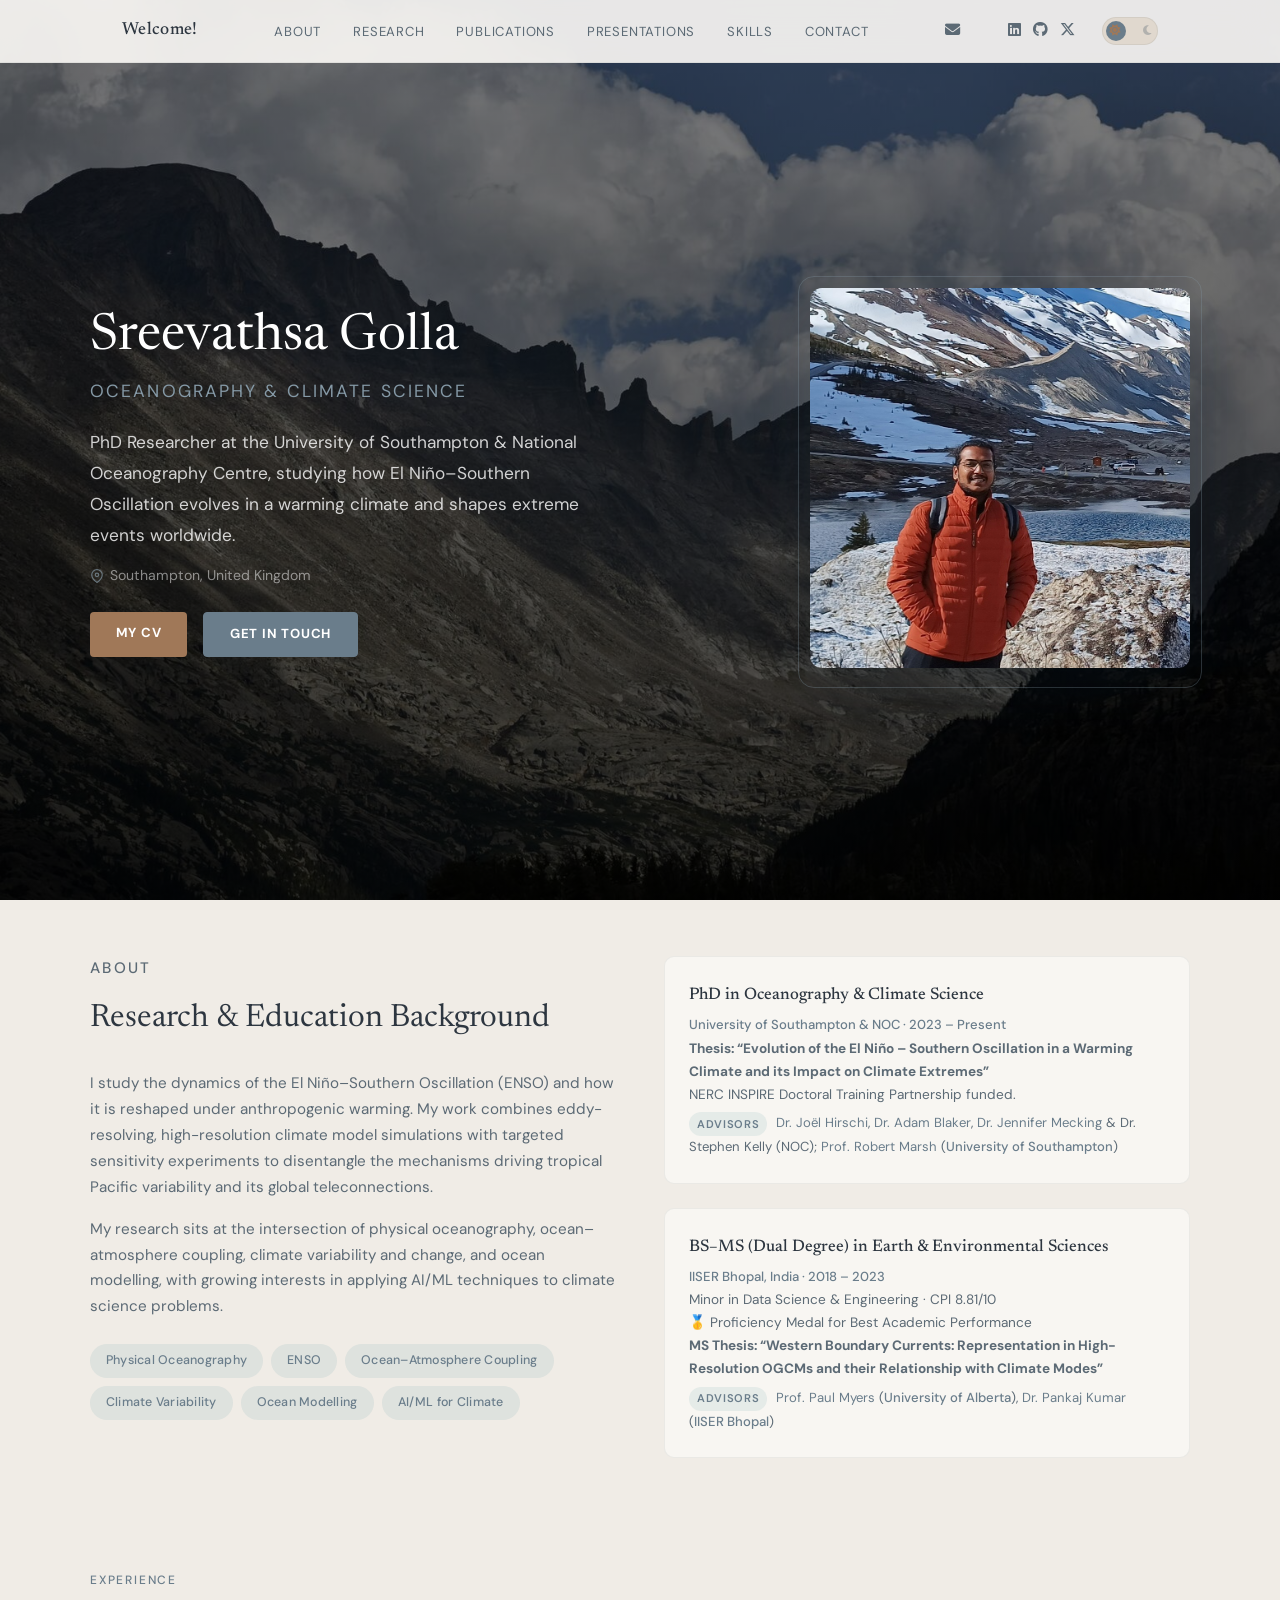
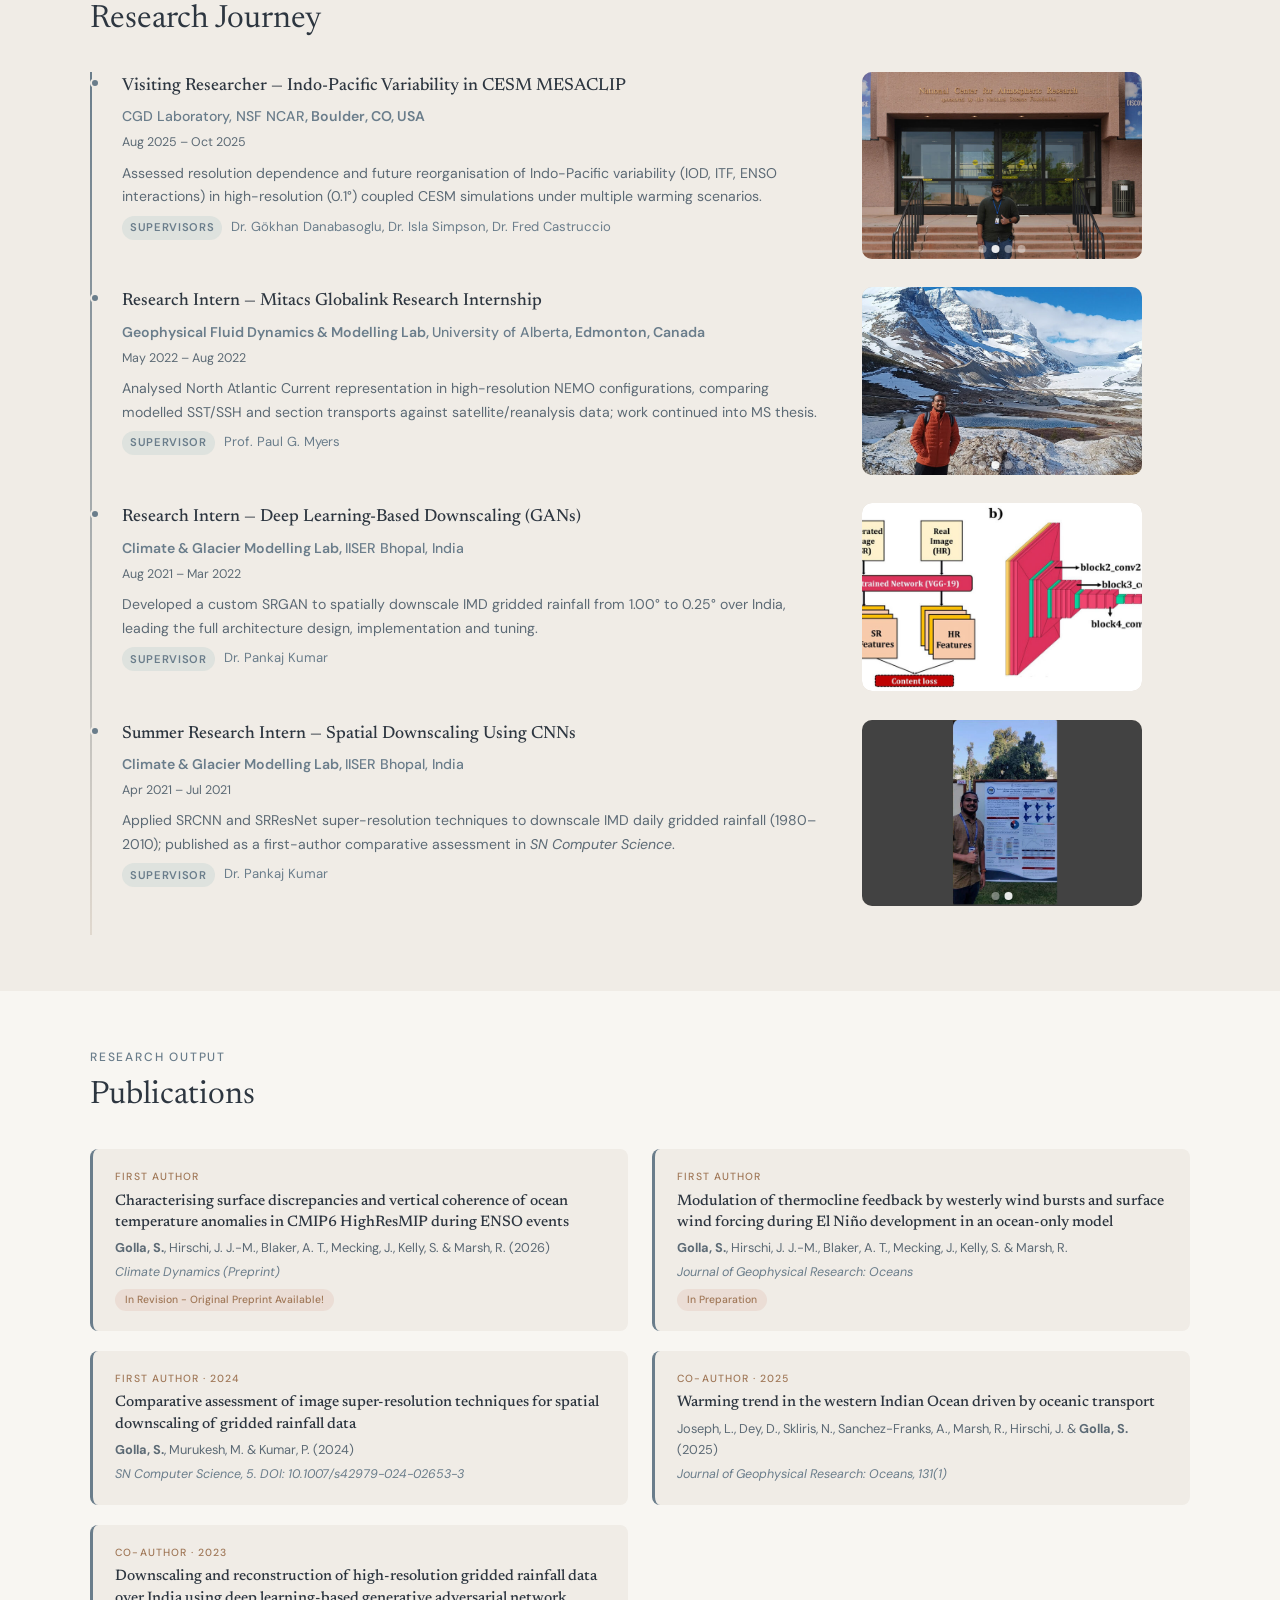
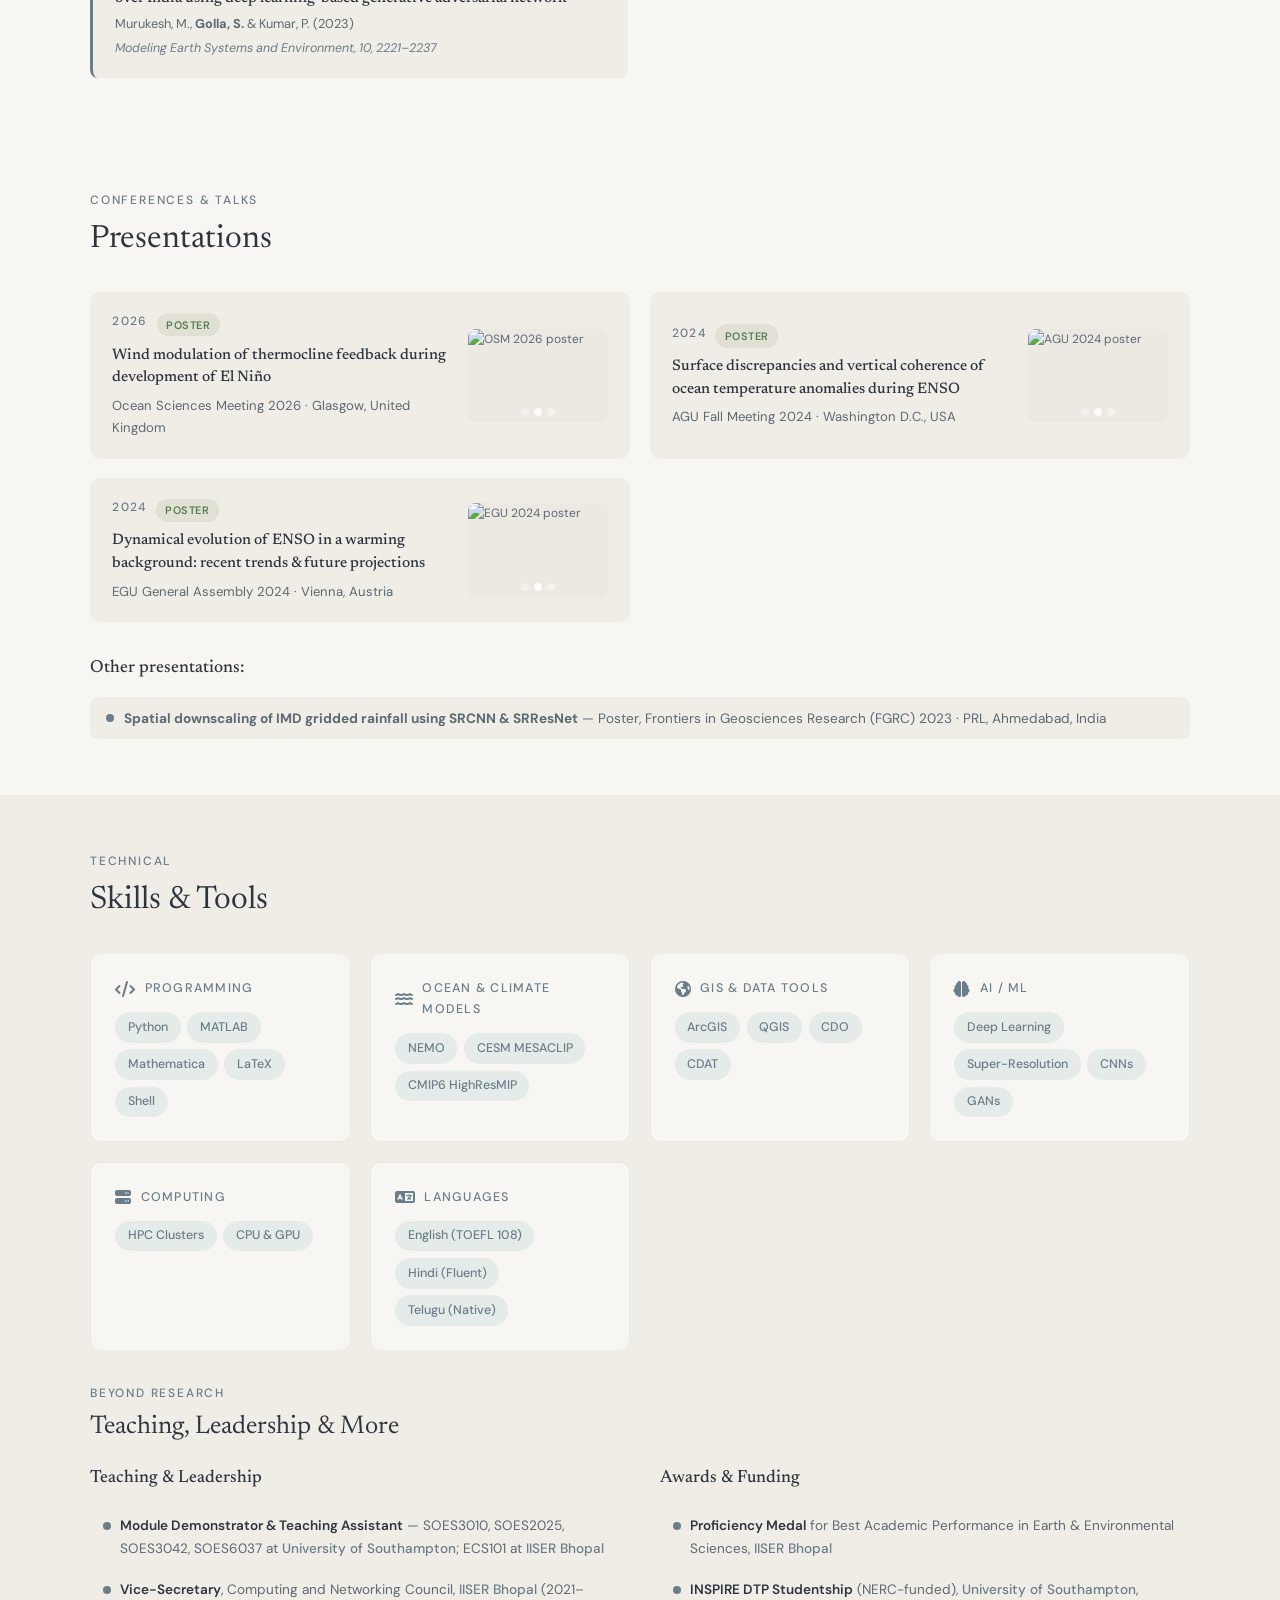
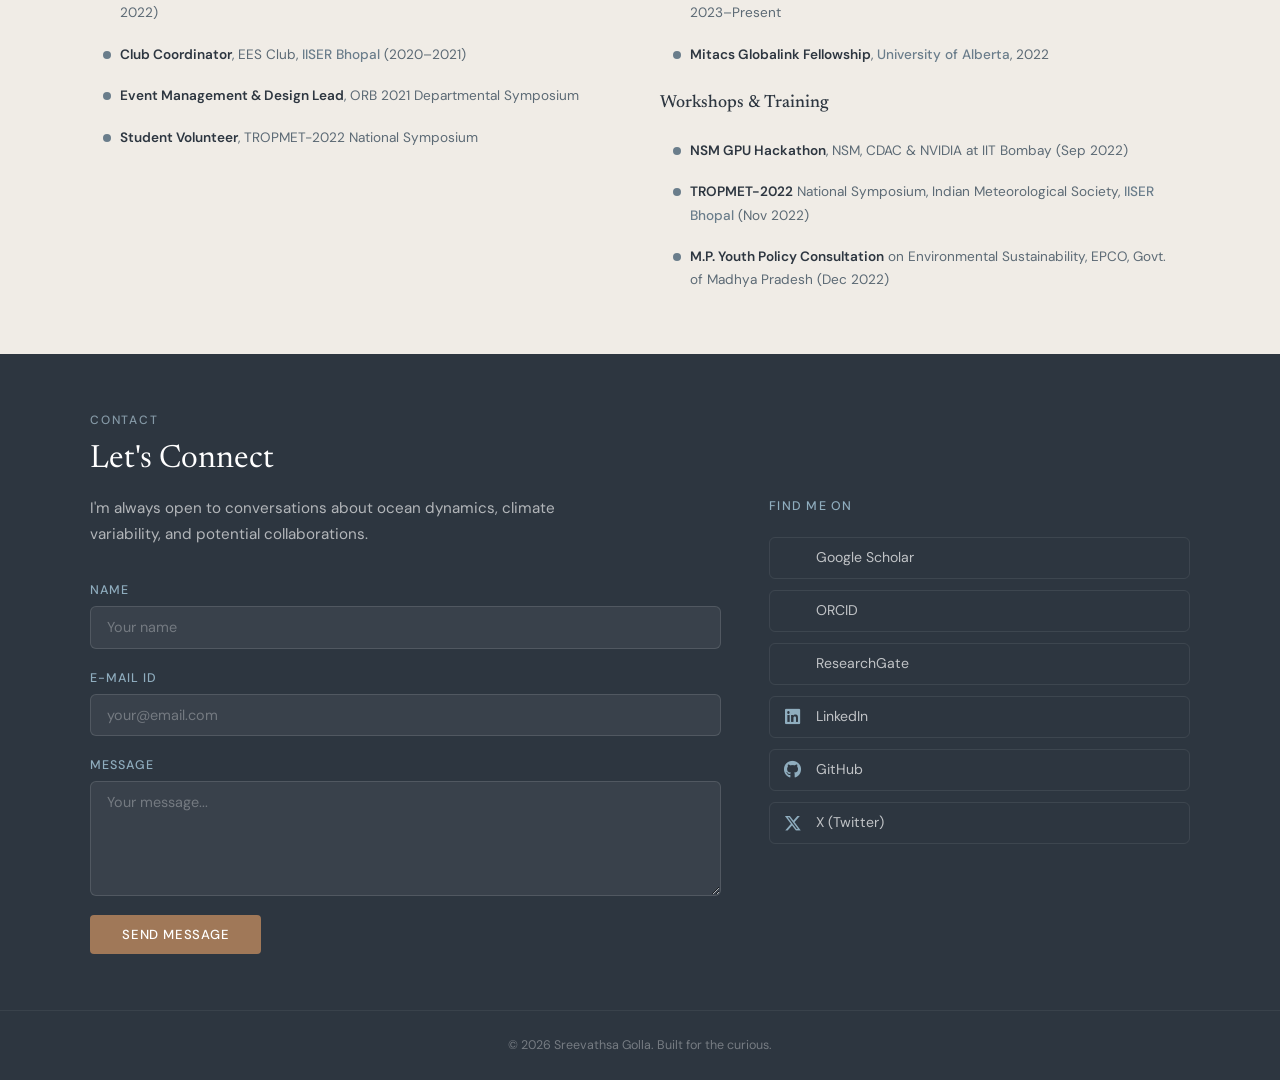
==== index.html @ 6a85905f "Replace SVG icon with PNG icon in index.html" ====
<!DOCTYPE html>
<html lang="en" data-theme="light">
<head>
<meta charset="UTF-8">
<meta name="viewport" content="width=device-width, initial-scale=1.0">
<meta name="google-site-verification" content="VNUdgiFw6cjF-2GKlBlgkiK3sRXg6zbPa0FU4SYPvP0">
<meta name="description" content="Sreevathsa Golla — PhD Researcher in Oceanography &amp; Climate Science at the University of Southampton &amp; National Oceanography Centre. Studying ENSO dynamics, ocean modelling, and AI/ML applications in climate science.">
<meta name="keywords" content="Sreevathsa Golla, oceanography, climate science, ENSO, El Niño, physical oceanography, ocean modelling, University of Southampton, National Oceanography Centre, PhD researcher">
<meta name="author" content="Sreevathsa Golla">
<link rel="canonical" href="https://sreevathsagolla.com/">

<!-- Open Graph -->
<meta property="og:type" content="website">
<meta property="og:title" content="Sreevathsa Golla — Oceanography &amp; Climate Science">
<meta property="og:description" content="PhD Researcher at the University of Southampton &amp; National Oceanography Centre, studying ENSO dynamics, ocean modelling, and AI/ML applications in climate science.">
<meta property="og:url" content="https://sreevathsagolla.com/">
<meta property="og:image" content="https://sreevathsagolla.com/assets/profile.jpg">
<meta property="og:site_name" content="Sreevathsa Golla">

<!-- Twitter Card -->
<meta name="twitter:card" content="summary">
<meta name="twitter:title" content="Sreevathsa Golla — Oceanography &amp; Climate Science">
<meta name="twitter:description" content="PhD Researcher studying ENSO dynamics, ocean modelling, and AI/ML applications in climate science.">
<meta name="twitter:image" content="https://sreevathsagolla.com/assets/profile.jpg">
<meta name="twitter:site" content="@SreevathsaGolla">

<title>Sreevathsa Golla — Oceanography &amp; Climate Science</title>
<link rel="icon" type="image/png" href="./assets/icon.png">
<link rel="preconnect" href="https://fonts.googleapis.com">
<link rel="preconnect" href="https://fonts.gstatic.com" crossorigin>
<link href="https://fonts.googleapis.com/css2?family=Newsreader:ital,opsz,wght@0,6..72,300;0,6..72,400;0,6..72,500;0,6..72,600;1,6..72,400&family=DM+Sans:ital,opsz,wght@0,9..40,300;0,9..40,400;0,9..40,500;1,9..40,400&display=swap" rel="stylesheet">
<link rel="stylesheet" href="https://cdnjs.cloudflare.com/ajax/libs/font-awesome/6.5.1/css/all.min.css">
<link rel="stylesheet" href="https://cdn.jsdelivr.net/gh/jpswalsh/academicons@1/css/academicons.min.css">
<style>
*,*::before,*::after{margin:0;padding:0;box-sizing:border-box}

:root,[data-theme="light"]{
  --deep:#2d3640;
  --mid:#4a5968;
  --teal:#6a7d8b;
  --teal-light:#8599a6;
  --sand:#f0ece6;
  --sand-dark:#e0d8ce;
  --warm:#b89e7e;
  --text:#2d3640;
  --text-light:#5c6a75;
  --white:#f8f6f2;
  --coral:#a07858;
  --border:rgba(45,54,64,0.07);
  --card-shadow:rgba(45,54,64,0.06);
}
[data-theme="dark"]{
  --deep:#c8cdd3;
  --mid:#8c9aaa;
  --teal:#8fa5b3;
  --teal-light:#a3b8c4;
  --sand:#1c2028;
  --sand-dark:#242a33;
  --warm:#c4a882;
  --text:#c0c8d0;
  --text-light:#7e8d9c;
  --white:#141820;
  --coral:#c9a27c;
  --border:rgba(180,195,210,0.08);
  --card-shadow:rgba(0,0,0,0.3);
}

html{scroll-behavior:smooth;font-size:16px}

body{
  font-family:'DM Sans',sans-serif;
  color:var(--text);
  background:var(--white);
  line-height:1.7;
  -webkit-font-smoothing:antialiased;
  transition:background .3s,color .3s;
}

/* ─── NAV ─── */
nav{
  position:fixed;top:0;left:0;right:0;z-index:100;
  background:rgba(253,251,248,0.9);
  backdrop-filter:blur(20px);
  border-bottom:1px solid var(--border);
  transition:box-shadow .3s,background .3s,border-color .3s;
}
[data-theme="dark"] nav{background:rgba(20,24,32,0.93)}
nav.scrolled{box-shadow:0 2px 30px rgba(27,45,69,0.08)}
.nav-inner{
  max-width:1100px;margin:0 auto;
  display:flex;align-items:center;justify-content:space-between;
  padding:1rem 2rem;
}
.nav-name{
  font-family:'Newsreader',serif;font-size:1.1rem;font-weight:500;
  color:var(--deep);letter-spacing:0.02em;text-decoration:none;
}
.nav-links{display:flex;gap:2rem;list-style:none}
.nav-links a{
  font-size:0.82rem;font-weight:400;color:var(--text-light);
  text-decoration:none;letter-spacing:0.06em;text-transform:uppercase;
  transition:color .25s;position:relative;
}
.nav-links a::after{
  content:'';position:absolute;bottom:-4px;left:0;right:0;
  height:1.5px;background:var(--teal);transform:scaleX(0);
  transition:transform .25s;transform-origin:left;
}
.nav-links a:hover{color:var(--deep)}
.nav-links a:hover::after{transform:scaleX(1)}

.nav-right{display:flex;align-items:center;gap:1.2rem}
.nav-icons{display:flex;gap:0.75rem;align-items:center}
.nav-icons a{color:var(--text-light);font-size:0.95rem;transition:color .25s;text-decoration:none}
.nav-icons a:hover{color:var(--teal)}
.theme-switch{
  position:relative;display:inline-flex;align-items:center;
  width:56px;height:28px;flex-shrink:0;margin-left:0.5rem;cursor:pointer;
}
.theme-switch input{opacity:0;width:0;height:0;position:absolute}
.theme-switch .slider{
  position:absolute;inset:0;
  background:var(--sand-dark);border:1px solid var(--border);
  border-radius:14px;transition:background .3s,border-color .3s;
}
.theme-switch .slider::before{
  content:'';position:absolute;top:3px;left:3px;
  width:20px;height:20px;border-radius:50%;
  background:var(--teal);transition:transform .3s;
}
.theme-switch input:checked ~ .slider{background:var(--sand-dark)}
.theme-switch input:checked ~ .slider::before{transform:translateX(28px)}
.theme-switch .switch-icon{
  position:absolute;top:50%;transform:translateY(-50%);
  font-size:0.7rem;z-index:1;pointer-events:none;color:var(--text-light);transition:opacity .3s;
}
.theme-switch .switch-sun{left:7px}
.theme-switch .switch-moon{right:7px}
[data-theme="light"] .switch-sun{opacity:1;color:var(--coral)}
[data-theme="light"] .switch-moon{opacity:0.35}
[data-theme="dark"] .switch-sun{opacity:0.35}
[data-theme="dark"] .switch-moon{opacity:1;color:var(--teal-light)}
.theme-switch:hover .slider{border-color:var(--teal)}
.hamburger{display:none;background:none;border:none;cursor:pointer;padding:4px}
.hamburger span{display:block;width:22px;height:2px;background:var(--deep);margin:5px 0;transition:.3s}

/* ─── HERO ─── */
.hero{
  min-height:100vh;display:flex;align-items:center;
  padding:8rem 2rem 4rem;
  position:relative;overflow:hidden;
}
.hero-bg{position:absolute;inset:0;z-index:0}
.hero-bg img{width:100%;height:100%;object-fit:cover;object-position:center 40%}
.hero-overlay{position:absolute;inset:0;background:linear-gradient(to bottom,rgba(0,0,0,0.5) 0%,rgba(0,0,0,0.7) 100%)}
[data-theme="dark"] .hero-overlay{background:linear-gradient(to bottom,rgba(0,0,0,0.65) 0%,rgba(0,0,0,0.85) 100%)}
.hero-inner{
  max-width:1100px;margin:0 auto;width:100%;position:relative;z-index:1;
  display:grid;grid-template-columns:1fr 380px;gap:4rem;align-items:center;
}
.hero-text{color:#fff}
.hero-text h1{
  font-family:'Newsreader',serif;font-size:3.2rem;font-weight:400;
  color:#fff;line-height:1.2;margin-bottom:0.6rem;
  animation:fadeUp .8s ease both;
}
.hero-text h1 span{
  display:block;font-size:1.1rem;font-weight:400;
  color:var(--teal-light);letter-spacing:0.12em;text-transform:uppercase;
  margin-top:0.8rem;font-family:'DM Sans',sans-serif;
}
.hero-text .tagline{
  font-size:1.08rem;color:rgba(255,255,255,0.8);line-height:1.8;
  max-width:520px;margin:1.5rem 0 0.8rem;
  animation:fadeUp .8s ease .15s both;
}
.hero-links{
  display:flex;gap:1rem;flex-wrap:wrap;
  animation:fadeUp .8s ease .3s both;
}
.hero-links a{
  font-size:0.82rem;font-weight:700;letter-spacing:0.06em;
  text-transform:uppercase;text-decoration:none;
  padding:0.65rem 1.6rem;border-radius:4px;
  transition:all .25s;
}
.hero-location{
  font-size:0.88rem;color:rgba(255,255,255,0.5);margin-bottom:1.5rem;
  animation:fadeUp .8s ease .22s both;display:flex;align-items:center;gap:0.4rem;
}
.hero-location .location-pin{color:var(--teal-light);opacity:0.7;flex-shrink:0}
.hero-links .primary{
  background:var(--coral);color:#fff;
}
.hero-links .primary:hover{background:var(--warm);color:#fff}
.hero-links .secondary{
  border:1.5px solid var(--teal);color:#fff;background:var(--teal);
}
.hero-links .secondary:hover{background:var(--teal-light);border-color:var(--teal-light);color:#fff}

.hero-photo{
  animation:fadeUp .8s ease .2s both;
  position:relative;
}
.hero-photo::before{
  content:'';position:absolute;inset:-12px;
  border:1.5px solid var(--teal-light);border-radius:16px;
  opacity:0.3;
}
.hero-photo img{
  width:100%;border-radius:12px;
  filter:grayscale(0%);
  box-shadow:0 20px 60px rgba(27,45,69,0.15);
}

/* ─── SECTION BASE ─── */
section{padding:3.5rem 2rem}
.section-inner{max-width:1100px;margin:0 auto}
.section-label{
  font-size:0.75rem;font-weight:500;letter-spacing:0.15em;
  text-transform:uppercase;color:var(--teal);
  margin-bottom:0.5rem;
}
.section-title{
  font-family:'Newsreader',serif;font-size:2rem;font-weight:400;
  color:var(--deep);margin-bottom:2rem;line-height:1.3;
}

/* ─── WAVE DIVIDER ─── */
.wave-divider{
  height:60px;background:var(--white);position:relative;overflow:hidden;
}
.wave-divider svg{
  position:absolute;bottom:0;width:100%;height:60px;
}

/* ─── ABOUT ─── */
#about{background:var(--sand)}
.about-grid{
  display:grid;grid-template-columns:1fr 1fr;gap:3rem;align-items:start;
}
.about-text p{margin-bottom:1rem;color:var(--text-light);font-size:0.95rem}
.interests-tags{display:flex;flex-wrap:wrap;gap:0.5rem;margin-top:1.5rem}
.interests-tags span{
  font-size:0.78rem;padding:0.4rem 1rem;border-radius:100px;
  background:rgba(61,139,148,0.1);color:var(--teal);
  font-weight:500;letter-spacing:0.02em;
}
.about-details{display:flex;flex-direction:column;gap:1.5rem}
.detail-card{
  padding:1.5rem;border-radius:10px;
  background:var(--white);
  border:1px solid var(--border);
  transition:box-shadow .3s,background .3s,border-color .3s;
}
.detail-card:hover{box-shadow:0 8px 30px var(--card-shadow)}
.detail-card .supervisors{font-size:0.82rem;color:var(--text-light);margin-top:0.4rem}
.detail-card h4{
  font-family:'Newsreader',serif;font-size:1.05rem;font-weight:500;
  color:var(--deep);margin-bottom:0.3rem;
}
.detail-card p{font-size:0.85rem;color:var(--text-light)}
.detail-card .institution{color:var(--teal);font-weight:500;font-size:0.82rem}

/* ─── PUBLICATIONS ─── */
.pub-grid{display:grid;grid-template-columns:1fr 1fr;gap:1.25rem 1.5rem}
.pub-item{
  display:block;text-decoration:none;color:inherit;
  padding:1.2rem 1.4rem;border-radius:8px;
  background:var(--sand);
  border-left:3px solid var(--teal);
  transition:all .25s;cursor:pointer;
}
.pub-item.fade-in.visible:hover{
  border-left-color:var(--coral);color:inherit;
  box-shadow:0 6px 24px var(--card-shadow);transform:translateY(-2px) scale(1.03);
}
.pub-status.status-revision{background:rgba(204,163,0,0.15);color:#b8930a}
.pub-status.status-prep{background:rgba(200,70,50,0.12);color:#c44632}
.pub-item .pub-tag{
  font-size:0.65rem;font-weight:500;letter-spacing:0.1em;
  text-transform:uppercase;color:var(--coral);margin-bottom:0.3rem;
}
.pub-item h4{
  font-family:'Newsreader',serif;font-size:0.95rem;font-weight:500;
  color:var(--deep);line-height:1.4;margin-bottom:0.25rem;
}
.pub-item .pub-authors{font-size:0.8rem;color:var(--text-light);margin-bottom:0.2rem}
.pub-item .pub-journal{font-size:0.78rem;color:var(--teal);font-style:italic}
.pub-item .pub-status{
  display:inline-block;font-size:0.65rem;padding:0.15rem 0.6rem;
  border-radius:100px;background:rgba(196,112,90,0.12);
  color:var(--coral);font-weight:500;margin-top:0.35rem;
}

/* ─── PUBLICATION MODAL ─── */
.pub-modal-overlay{
  position:fixed;inset:0;z-index:1000;
  background:rgba(248,246,242,0.72);
  backdrop-filter:blur(4px);
  display:none;align-items:center;justify-content:center;
  padding:2rem;
}
[data-theme="dark"] .pub-modal-overlay{background:rgba(20,24,32,0.75)}
.pub-modal-overlay.active{display:flex}
.pub-modal{
  position:relative;
  width:100%;max-width:860px;max-height:85vh;
  background:var(--white);
  border:1px solid var(--border);
  border-radius:14px;
  box-shadow:0 20px 60px rgba(27,45,69,0.12),0 2px 8px rgba(27,45,69,0.06);
  overflow-y:auto;
  padding:1.8rem 2.2rem 1.6rem;
}
[data-theme="dark"] .pub-modal{box-shadow:0 20px 60px rgba(0,0,0,0.4)}
.pub-modal-close{
  position:absolute;top:0.8rem;right:0.8rem;
  width:30px;height:30px;border-radius:50%;border:none;
  background:var(--sand);color:var(--text-light);
  font-size:0.8rem;cursor:pointer;
  display:flex;align-items:center;justify-content:center;
  transition:background .2s,color .2s;z-index:1;
}
.pub-modal-close:hover{background:var(--coral);color:#fff}
.pub-modal-tag{
  font-size:0.62rem;font-weight:500;letter-spacing:0.1em;
  text-transform:uppercase;color:var(--coral);margin-bottom:0.4rem;
}
.pub-modal-title{
  font-family:'Newsreader',serif;font-size:1.28rem;font-weight:500;
  color:var(--deep);line-height:1.4;margin-bottom:0.7rem;
  padding-right:2rem;
}
.pub-modal-authors{
  font-size:0.82rem;color:var(--text);line-height:1.6;margin-bottom:0.3rem;
}
.pub-modal-affiliations{
  font-size:0.74rem;color:var(--text-light);line-height:1.6;
  margin-bottom:0.7rem;padding-left:0.2rem;
}
.pub-modal-affiliations sup{color:var(--coral);font-weight:600;margin-right:0.15rem}
.pub-modal-authors sup{color:var(--coral);font-size:0.6rem;font-weight:600;margin:0 0.05rem}
.pub-modal-journal-row{
  display:flex;align-items:center;justify-content:space-between;
  gap:0.8rem;margin-bottom:1rem;flex-wrap:wrap;
}
.pub-modal-journal{
  font-size:0.8rem;color:var(--teal);font-style:italic;
}
.pub-modal .pub-status{
  display:inline-block;font-size:0.65rem;padding:0.15rem 0.6rem;
  border-radius:100px;background:rgba(196,112,90,0.12);
  color:var(--coral);font-weight:500;flex-shrink:0;
}
.pub-modal .pub-status.status-revision{background:rgba(204,163,0,0.15);color:#b8930a}
.pub-modal .pub-status.status-prep{background:rgba(200,70,50,0.12);color:#c44632}
.pub-modal-divider{
  border:none;border-top:1px solid var(--border);margin:0 0 0.8rem;
}
.pub-modal-abstract-heading{
  font-size:0.68rem;font-weight:600;letter-spacing:0.12em;
  text-transform:uppercase;color:var(--deep);margin-bottom:0.4rem;
}
.pub-modal-abstract{
  font-size:0.84rem;color:var(--text-light);line-height:1.6;
  margin-bottom:1.4rem;text-align:justify;
}
.pub-modal-link{
  display:inline-flex;align-items:center;gap:0.5rem;
  font-size:0.78rem;font-weight:500;letter-spacing:0.06em;
  text-transform:uppercase;text-decoration:none;
  padding:0.55rem 1.4rem;border-radius:4px;
  background:var(--coral);color:#fff;
  transition:background .25s;
}
.pub-modal-link:hover{background:var(--warm);color:#fff}
.pub-modal-link i{font-size:0.7rem}
@media(max-width:640px){
  .pub-modal{padding:1.5rem 1.2rem 1.2rem;max-height:90vh}
  .pub-modal-title{font-size:1.05rem}
}

/* ─── IMAGE LIGHTBOX ─── */
.lightbox-overlay{
  position:fixed;inset:0;z-index:1100;
  background:rgba(248,246,242,0.72);
  backdrop-filter:blur(4px);
  display:none;flex-direction:column;align-items:center;justify-content:center;
  padding:2rem;
}
[data-theme="dark"] .lightbox-overlay{background:rgba(20,24,32,0.75)}
.lightbox-overlay.active{display:flex}
.lightbox-box{
  position:relative;
  width:100%;max-width:860px;
  background:var(--white);
  border:1px solid var(--border);
  border-radius:14px;
  box-shadow:0 20px 60px rgba(27,45,69,0.12),0 2px 8px rgba(27,45,69,0.06);
  overflow:hidden;
}
[data-theme="dark"] .lightbox-box{box-shadow:0 20px 60px rgba(0,0,0,0.4)}
.lightbox-close{
  position:absolute;top:0.8rem;right:0.8rem;z-index:3;
  width:30px;height:30px;border-radius:50%;border:none;
  background:rgba(45,54,64,0.55);color:#fff;
  font-size:0.8rem;cursor:pointer;
  display:flex;align-items:center;justify-content:center;
  transition:background .2s;backdrop-filter:blur(4px);
}
.lightbox-close:hover{background:var(--coral)}
.lightbox-img-wrap{
  position:relative;width:100%;
  background:#ece8e2;display:flex;align-items:center;justify-content:center;
  min-height:300px;max-height:75vh;
}
[data-theme="dark"] .lightbox-img-wrap{background:#2a2f38}
.lightbox-img-wrap img{
  display:block;max-width:100%;max-height:75vh;object-fit:contain;
}
.lightbox-arrow{
  position:absolute;top:50%;transform:translateY(-50%);z-index:2;
  width:36px;height:36px;border-radius:50%;border:none;
  background:rgba(45,54,64,0.55);color:#fff;font-size:0.8rem;
  cursor:pointer;display:flex;align-items:center;justify-content:center;
  transition:background .2s;backdrop-filter:blur(4px);
}
.lightbox-arrow:hover{background:rgba(45,54,64,0.85)}
.lightbox-arrow.prev{left:0.8rem}
.lightbox-arrow.next{right:0.8rem}
.lightbox-controls{
  display:flex;align-items:center;justify-content:center;
  gap:6px;padding:0.7rem 0;background:var(--white);
}
.lightbox-dot{
  width:9px;height:9px;border-radius:50%;border:none;
  background:var(--sand-dark);cursor:pointer;padding:0;
  transition:background .2s;
}
.lightbox-dot.active{background:var(--teal)}

/* ─── EXPERIENCE ─── */
#experience{background:var(--sand)}
.timeline{position:relative;padding-left:2rem}
.timeline::before{
  content:'';position:absolute;left:0;top:0;bottom:0;
  width:1.5px;background:linear-gradient(180deg,var(--teal),var(--sand-dark));
}
.timeline-item{
  position:relative;padding-bottom:1.8rem;
  display:grid;grid-template-columns:1fr 280px;gap:2rem;align-items:stretch;
  margin-right:3rem;
}
.timeline-item::before{
  content:'';position:absolute;left:-2rem;top:6px;
  width:10px;height:10px;border-radius:50%;
  background:var(--teal);border:2px solid var(--sand);
}
.timeline-text{}
.timeline-item h4{
  font-family:'Newsreader',serif;font-size:1.1rem;font-weight:500;
  color:var(--deep);
}
.timeline-item .role-date{font-size:0.78rem;color:var(--text-light);margin-bottom:0.5rem}
.timeline-item p{font-size:0.88rem;color:var(--text-light);line-height:1.7}
.timeline-item .supervisors{font-size:0.82rem;color:var(--text-light);margin-top:0.4rem}

/* ─── CAROUSEL ─── */
.carousel{
  position:relative;width:100%;height:100%;border-radius:10px;
  overflow:hidden;background:var(--sand-dark);transition:opacity .3s,filter .3s;
}
.carousel.dimmed{opacity:0.35;filter:grayscale(0.5)}
.carousel-track{
  display:flex;height:100%;transition:transform .45s ease;
}
.carousel-slide{
  min-width:100%;height:100%;
  display:flex;align-items:center;justify-content:center;
  font-size:0.75rem;color:var(--text-light);
  background:var(--sand-dark);
}
.carousel-slide img{width:100%;height:100%;object-fit:cover}
.carousel-arrow{
  position:absolute;top:50%;transform:translateY(-50%);
  width:28px;height:28px;border-radius:50%;border:none;
  background:rgba(45,54,64,0.6);color:#fff;font-size:0.7rem;
  cursor:pointer;display:flex;align-items:center;justify-content:center;
  opacity:0;transition:opacity .25s;z-index:2;
  backdrop-filter:blur(4px);
}
.carousel:hover .carousel-arrow{opacity:1}
.carousel-arrow:hover{background:rgba(45,54,64,0.85)}
.carousel-arrow.prev{left:6px}
.carousel-arrow.next{right:6px}
.carousel-dots{
  position:absolute;bottom:6px;left:50%;transform:translateX(-50%);
  display:flex;gap:5px;z-index:2;
}
.carousel-dot{
  width:8px;height:8px;border-radius:50%;border:none;
  background:rgba(255,255,255,0.4);cursor:pointer;padding:0;
  transition:background .2s;
}
.carousel-dot.active{background:rgba(255,255,255,0.9)}

/* ─── CONFERENCES ─── */
.conf-grid{display:grid;grid-template-columns:1fr 1fr;gap:1.2rem}
.conf-card{
  display:grid;grid-template-columns:1fr 140px;gap:1rem;align-items:center;
  padding:1.2rem 1.4rem;border-radius:10px;
  background:var(--sand);transition:all .25s;
}
.conf-card:hover{box-shadow:0 4px 20px rgba(27,45,69,0.06)}
.conf-card .conf-year{
  font-size:0.75rem;font-weight:500;color:var(--teal);
  letter-spacing:0.1em;margin-bottom:0.4rem;
}
.conf-card h4{
  font-family:'Newsreader',serif;font-size:0.95rem;font-weight:500;
  color:var(--deep);line-height:1.5;margin-bottom:0.3rem;
}
.conf-card p{font-size:0.82rem;color:var(--text-light)}
.conf-card .carousel{
  aspect-ratio:3/2;width:100%;height:auto;min-height:auto;
  border-radius:8px;background:#ece8e2;position:relative;
}
[data-theme="dark"] .conf-card .carousel{background:#2a2f38}
.conf-card .carousel-track{
  position:absolute;inset:0;height:100%;
}
.conf-card .carousel-slide{
  min-width:100%;height:100%;
  background:#ece8e2;
  display:flex;align-items:center;justify-content:center;
}
[data-theme="dark"] .conf-card .carousel-slide{background:#2a2f38}
.conf-card .carousel-slide img{
  width:100%;height:100%;object-fit:contain;
}
.conf-meta{display:flex;align-items:center;gap:0.6rem;margin-bottom:0.4rem}
.pres-type{
  font-size:0.68rem;font-weight:600;padding:0.15rem 0.6rem;
  border-radius:100px;letter-spacing:0.04em;text-transform:uppercase;
}
.pres-oral{background:rgba(61,139,148,0.12);color:var(--teal)}
.pres-poster{background:rgba(107,142,95,0.12);color:#5a7d50}
[data-theme="dark"] .pres-poster{color:#8ab57e}
.other-pres{margin-top:2rem}
.other-pres-title{
  font-family:'Newsreader',serif;font-size:1.1rem;font-weight:500;
  color:var(--deep);margin-bottom:0.8rem;
}
.other-pres-list{display:flex;flex-direction:column;gap:0.5rem}
.other-pres-item{
  display:flex;align-items:flex-start;gap:0.6rem;
  padding:0.6rem 1rem;border-radius:8px;background:var(--sand);
  font-size:0.85rem;color:var(--text-light);
}
.other-pres-item .teaching-bullet{margin-top:0.45rem}

/* ─── SKILLS ─── */
#skills{background:var(--sand)}
.skills-grid{
  display:grid;grid-template-columns:repeat(auto-fill,minmax(240px,1fr));gap:1.2rem;
}
.skill-group{
  padding:1.5rem;border-radius:10px;background:var(--white);
  border:1px solid rgba(27,45,69,0.06);
}
.skill-group h4{
  font-size:0.78rem;font-weight:500;letter-spacing:0.1em;
  text-transform:uppercase;color:var(--teal);margin-bottom:0.8rem;
}
.skill-group p{font-size:0.88rem;color:var(--text-light);line-height:1.6}
.skill-header{display:flex;align-items:center;gap:0.6rem;margin-bottom:0.8rem}
.skill-header h4{margin-bottom:0}
.skill-icon{color:var(--teal);font-size:1rem}
.skill-pills{display:flex;flex-wrap:wrap;gap:0.4rem}
.skill-pills span{
  font-size:0.78rem;padding:0.3rem 0.8rem;border-radius:100px;
  background:rgba(61,139,148,0.1);color:var(--teal);font-weight:500;
}
.teaching-list{display:flex;flex-direction:column;gap:0.25rem}
.teaching-item{
  display:flex;align-items:flex-start;gap:0.6rem;
  padding:0.45rem 0.8rem;border-radius:8px;font-size:0.85rem;color:var(--text-light);
}
.teaching-item strong{color:var(--deep);font-weight:600}
.teaching-bullet{
  width:8px;height:8px;border-radius:50%;background:var(--teal);
  flex-shrink:0;margin-top:0.5rem;
}
.advisor-link{color:var(--teal);text-decoration:none;transition:color .2s}
.advisor-link:hover{color:var(--coral)}
.inst-link{color:var(--teal);text-decoration:none;font-weight:500;transition:color .2s}
.inst-link:hover{color:var(--coral)}
.supervisors .sup-tag{
  display:inline-block;font-size:0.7rem;font-weight:600;letter-spacing:0.06em;
  text-transform:uppercase;color:var(--teal);background:rgba(61,139,148,0.1);
  padding:0.15rem 0.5rem;border-radius:100px;margin-right:0.3rem;vertical-align:middle;
}
.timeline-item .role-place{font-size:0.88rem;color:var(--teal);font-weight:600;margin:0.2rem 0}
.teaching-leadership-grid{
  display:grid;grid-template-columns:1fr 1fr;gap:2.5rem;align-items:start;
}
.teaching-col-title{
  font-family:'Newsreader',serif;font-size:1.1rem;font-weight:500;
  color:var(--deep);margin-bottom:0.8rem;
}
.awards-section,.workshops-section{margin-bottom:1rem}
.awards-section:last-child,.workshops-section:last-child{margin-bottom:0}

/* ─── CONTACT ─── */
#contact{
  background:#2d3640;color:rgba(255,255,255,0.85);
  padding:3.5rem 2rem;
}
[data-theme="dark"] #contact{background:#181d24}
#contact .section-label{color:var(--teal-light)}
#contact .section-title{color:#fff;margin-bottom:1rem}
.contact-grid{display:grid;grid-template-columns:1.2fr 0.8fr;gap:3rem;align-items:start}
.contact-intro{font-size:0.95rem;opacity:0.75;margin-bottom:2rem;max-width:480px}
.contact-form{display:flex;flex-direction:column;gap:1.2rem}
.form-group{display:flex;flex-direction:column;gap:0.3rem}
.form-group label{font-size:0.78rem;font-weight:500;letter-spacing:0.08em;text-transform:uppercase;color:#8fadbe}
.form-group input,.form-group textarea{
  background:rgba(255,255,255,0.06);border:1px solid rgba(255,255,255,0.12);
  border-radius:6px;padding:0.7rem 1rem;font-family:'DM Sans',sans-serif;
  font-size:0.9rem;color:rgba(255,255,255,0.9);transition:border-color .25s;resize:vertical;
}
.form-group input:focus,.form-group textarea:focus{outline:none;border-color:#6a7d8b}
.form-group input::placeholder,.form-group textarea::placeholder{color:rgba(255,255,255,0.3)}
.form-submit{
  align-self:flex-start;background:var(--coral);color:#fff;border:none;border-radius:4px;
  padding:0.7rem 2rem;font-size:0.82rem;font-weight:500;letter-spacing:0.06em;
  text-transform:uppercase;cursor:pointer;transition:background .25s;font-family:'DM Sans',sans-serif;
}
.form-submit:hover{background:var(--warm)}
.contact-sidebar-title{font-size:0.78rem;font-weight:500;letter-spacing:0.1em;text-transform:uppercase;color:#8fadbe;margin-bottom:1.2rem}
.contact-link-list{display:flex;flex-direction:column;gap:0.7rem}
.contact-link-list a{
  display:flex;align-items:center;gap:0.8rem;font-size:0.88rem;
  color:rgba(255,255,255,0.7);text-decoration:none;padding:0.5rem 0.8rem;
  border-radius:6px;border:1px solid rgba(255,255,255,0.08);transition:all .25s;
}
.contact-link-list a:hover{background:rgba(255,255,255,0.06);border-color:#6a7d8b;color:#8fadbe}
.contact-link-list a i{font-size:1.1rem;width:20px;text-align:center;color:#8fadbe}

/* ─── SCROLL PROGRESS ─── */
.scroll-progress{
  position:fixed;top:0;left:0;height:2.5px;z-index:200;
  background:linear-gradient(90deg,var(--teal),var(--coral));
  width:0%;transition:none;pointer-events:none;
}

/* ─── BACK TO TOP ─── */
.back-to-top{
  position:fixed;bottom:2rem;right:2rem;z-index:90;
  width:38px;height:38px;border-radius:50%;border:none;
  background:var(--teal);color:#fff;font-size:0.85rem;
  cursor:pointer;display:flex;align-items:center;justify-content:center;
  opacity:0;transform:translateY(10px);
  transition:opacity .3s,transform .3s,background .2s;
  pointer-events:none;box-shadow:0 4px 12px rgba(0,0,0,0.15);
}
.back-to-top.visible{opacity:1;transform:translateY(0);pointer-events:auto}
.back-to-top:hover{background:var(--coral)}

/* ─── FOOTER ─── */
footer{
  background:var(--deep);border-top:1px solid rgba(255,255,255,0.06);
  text-align:center;padding:1.5rem 2rem;
  font-size:0.78rem;color:rgba(255,255,255,0.35);
}

/* ─── ANIMATIONS ─── */
@keyframes fadeUp{
  from{opacity:0;transform:translateY(24px)}
  to{opacity:1;transform:translateY(0)}
}
.fade-in{opacity:0;transform:translateY(20px);transition:all .6s ease}
.fade-in.visible{opacity:1;transform:translateY(0)}

/* ─── RESPONSIVE ─── */
@media(max-width:900px){
  .hero-inner{grid-template-columns:1fr;text-align:center}
  .hero-text .tagline{margin-left:auto;margin-right:auto}
  .hero-location{justify-content:center}
  .hero-links{justify-content:center}
  .hero-photo{max-width:320px;margin:0 auto;order:-1}
  .hero-text h1{font-size:2.4rem}
  .about-grid{grid-template-columns:1fr}
  .interests-tags{justify-content:center}
  .pub-grid{grid-template-columns:1fr}
  .timeline-item{grid-template-columns:1fr}
  .carousel{max-width:340px;margin-top:0.5rem}
  .contact-grid{grid-template-columns:1fr}
  .teaching-leadership-grid{grid-template-columns:1fr}
}
@media(max-width:640px){
  .nav-links{
    display:none;flex-direction:column;position:absolute;
    top:100%;left:0;right:0;background:rgba(253,251,248,0.98);
    backdrop-filter:blur(20px);padding:1rem 2rem 1.5rem;gap:1rem;
    border-bottom:1px solid var(--border);
  }
  [data-theme="dark"] .nav-links{background:rgba(15,25,35,0.98)}
  .nav-links.open{display:flex}
  .hamburger{display:block}
  .nav-icons{display:none}
  .hero-text h1{font-size:2rem}
  section{padding:2.5rem 1.5rem}
  .conf-grid{grid-template-columns:1fr}
  .conf-card{grid-template-columns:1fr 140px}
}
</style>
</head>
<body>

<!-- NAV -->
<nav id="nav">
  <div class="nav-inner">
    <a href="#" class="nav-name">Welcome!</a>
    <ul class="nav-links" id="navLinks">
      <li><a href="#about">About</a></li>
      <li><a href="#experience">Research</a></li>
      <li><a href="#publications">Publications</a></li>
      <li><a href="#talks">Presentations</a></li>
      <li><a href="#skills">Skills</a></li>
      <li><a href="#contact">Contact</a></li>
    </ul>
    <div class="nav-right">
      <div class="nav-icons">
        <a href="mailto:sreevathsa.golla@soton.ac.uk" title="Email"><i class="fas fa-envelope"></i></a>
        <a href="https://scholar.google.co.uk/citations?user=7T0LgrUAAAAJ&hl=en&oi=ao" target="_blank" title="Google Scholar"><i class="ai ai-google-scholar"></i></a>
        <a href="https://orcid.org/0000-0003-4084-9677" target="_blank" title="ORCID"><i class="ai ai-orcid"></i></a>
        <a href="https://www.researchgate.net/profile/Sreevathsa-Golla" target="_blank" title="ResearchGate"><i class="ai ai-researchgate"></i></a>
        <a href="https://www.linkedin.com/in/sreevathsa-golla/" target="_blank" title="LinkedIn"><i class="fab fa-linkedin"></i></a>
        <a href="https://github.com/sreevathsagolla" target="_blank" title="GitHub"><i class="fab fa-github"></i></a>
        <a href="https://x.com/SreevathsaGolla" target="_blank" title="X (Twitter)"><i class="fab fa-x-twitter"></i></a>
      </div>
      <label class="theme-switch" aria-label="Toggle dark mode">
        <input type="checkbox" id="theme-toggle">
        <span class="slider"></span>
        <i class="fas fa-sun switch-icon switch-sun"></i>
        <i class="fas fa-moon switch-icon switch-moon"></i>
      </label>
      <button class="hamburger" id="menuBtn" aria-label="Menu">
        <span></span><span></span><span></span>
      </button>
    </div>
  </div>
</nav>

<!-- HERO -->
<section class="hero">
  <div class="hero-bg">
    <img src="assets/background.JPG" alt="">
    <div class="hero-overlay"></div>
  </div>
  <div class="hero-inner">
    <div class="hero-text">
      <h1>
        Sreevathsa Golla
        <span>Oceanography &amp; Climate Science</span>
      </h1>
      <p class="tagline">
        PhD Researcher at the University of Southampton &amp; National Oceanography Centre, studying how El Ni&ntilde;o&ndash;Southern Oscillation evolves in a warming climate and shapes extreme events worldwide.
      </p>
      <p class="hero-location">
        <svg class="location-pin" xmlns="http://www.w3.org/2000/svg" width="14" height="14" viewBox="0 0 24 24" fill="none" stroke="currentColor" stroke-width="2" stroke-linecap="round" stroke-linejoin="round"><path d="M21 10c0 7-9 13-9 13s-9-6-9-13a9 9 0 0 1 18 0z"/><circle cx="12" cy="10" r="3"/></svg>
        Southampton, United Kingdom
      </p>
      <div class="hero-links">
        <a href="assets/Sreevathsa_Golla_CV.pdf" target="_blank" class="primary">My CV</a>
        <a href="#contact" class="secondary">Get in Touch</a>
      </div>
    </div>
    <div class="hero-photo">
      <img src="assets/profile.jpg" alt="Sreevathsa Golla">
    </div>
  </div>
</section>

<!-- ABOUT -->
<section id="about">
  <div class="section-inner">
    <div class="about-grid">
      <div class="about-text">
        <p class="section-label">About</p>
        <h2 class="section-title">Research &amp; Education Background</h2>
        <p>
          I study the dynamics of the El Ni&ntilde;o&ndash;Southern Oscillation (ENSO) and how it is reshaped under anthropogenic warming. My work combines eddy-resolving, high-resolution climate model simulations with targeted sensitivity experiments to disentangle the mechanisms driving tropical Pacific variability and its global teleconnections.
        </p>
        <p>
          My research sits at the intersection of physical oceanography, ocean&ndash;atmosphere coupling, climate variability and change, and ocean modelling, with growing interests in applying AI/ML techniques to climate science problems.
        </p>
        <div class="interests-tags">
          <span>Physical Oceanography</span>
          <span>ENSO</span>
          <span>Ocean&ndash;Atmosphere Coupling</span>
          <span>Climate Variability</span>
          <span>Ocean Modelling</span>
          <span>AI/ML for Climate</span>
        </div>
      </div>
      <div class="about-details">
        <div class="detail-card">
          <h4>PhD in Oceanography &amp; Climate Science</h4>
          <p class="institution"><a href="https://www.southampton.ac.uk/" target="_blank" class="inst-link">University of Southampton</a> &amp; NOC &middot; 2023 &ndash; Present</p>
          <p><strong>Thesis: &ldquo;Evolution of the El Ni&ntilde;o &ndash; Southern Oscillation in a Warming Climate and its Impact on Climate Extremes&rdquo;</strong></p>
          <p>NERC INSPIRE Doctoral Training Partnership funded.</p>
          <p class="supervisors"><span class="sup-tag">Advisors</span> <a href="https://noc.ac.uk/n/Joel%20Hirschi" target="_blank" class="advisor-link">Dr. Jo&euml;l Hirschi</a>, <a href="https://noc.ac.uk/n/Adam%20Blaker" target="_blank" class="advisor-link">Dr. Adam Blaker</a>, <a href="https://noc.ac.uk/n/Jenny%20Mecking" target="_blank" class="advisor-link">Dr. Jennifer Mecking</a> &amp; Dr. Stephen Kelly (NOC); <a href="https://www.southampton.ac.uk/people/5wzswp/professor-robert-marsh" target="_blank" class="advisor-link">Prof. Robert Marsh</a> (<a href="https://www.southampton.ac.uk/" target="_blank" class="inst-link">University of Southampton</a>)</p>
        </div>
        <div class="detail-card">
          <h4>BS&ndash;MS (Dual Degree) in Earth &amp; Environmental Sciences</h4>
          <p class="institution"><a href="https://www.iiserb.ac.in/" target="_blank" class="inst-link">IISER Bhopal, India</a> &middot; 2018 &ndash; 2023</p>
          <p>Minor in Data Science &amp; Engineering &middot; CPI 8.81/10</p>
          <p>🥇 Proficiency Medal for Best Academic Performance</p>
          <p><strong>MS Thesis: &ldquo;Western Boundary Currents: Representation in High-Resolution OGCMs and their Relationship with Climate Modes&rdquo;</strong></p>
          <p class="supervisors"><span class="sup-tag">Advisors</span> <a href="https://apps.ualberta.ca/directory/person/pmyers" target="_blank" class="advisor-link">Prof. Paul Myers</a> (<a href="https://www.ualberta.ca/en/index.html" target="_blank" class="inst-link">University of Alberta</a>), <a href="https://home.iiserb.ac.in/~kumarp/index.html" target="_blank" class="advisor-link">Dr. Pankaj Kumar</a> (<a href="https://www.iiserb.ac.in/" target="_blank" class="inst-link">IISER Bhopal</a>)</p>
        </div>
      </div>
    </div>
  </div>
</section>

<!-- EXPERIENCE / RESEARCH JOURNEY -->
<section id="experience">
  <div class="section-inner">
    <p class="section-label">Experience</p>
    <h2 class="section-title">Research Journey</h2>
    <div class="timeline">
      <div class="timeline-item fade-in">
        <div class="timeline-text">
          <h4>Visiting Researcher &mdash; Indo-Pacific Variability in CESM MESACLIP</h4>
          <p class="role-place"><a href="https://www.cgd.ucar.edu/" target="_blank" class="inst-link">CGD Laboratory, NSF NCAR</a>, Boulder, CO, USA</p>
          <p class="role-date">Aug 2025 &ndash; Oct 2025</p>
          <p>Assessed resolution dependence and future reorganisation of Indo-Pacific variability (IOD, ITF, ENSO interactions) in high-resolution (0.1&deg;) coupled CESM simulations under multiple warming scenarios.</p>
          <p class="supervisors"><span class="sup-tag">Supervisors</span> <a href="https://impacts.ucar.edu/en/persons/gokhan-danabasoglu/" target="_blank" class="advisor-link">Dr. G&ouml;khan Danabasoglu</a>, <a href="https://staff.cgd.ucar.edu/islas/" target="_blank" class="advisor-link">Dr. Isla Simpson</a>, <a href="https://www.cgd.ucar.edu/people/frederic-castruccio" target="_blank" class="advisor-link">Dr. Fred Castruccio</a></p>
        </div>
        <div class="carousel" data-carousel>
          <div class="carousel-track">
            <div class="carousel-slide"><img src="assets/picture_assets_carousel/NCAR/NCAR_01.jpeg" alt="NCAR research" loading="lazy"></div>
            <div class="carousel-slide"><img src="assets/picture_assets_carousel/NCAR/NCAR_02.jpeg" alt="NCAR research" loading="lazy"></div>
            <div class="carousel-slide"><img src="assets/picture_assets_carousel/NCAR/NCAR_03.jpeg" alt="NCAR research" loading="lazy"></div>
            <div class="carousel-slide"><img src="assets/picture_assets_carousel/NCAR/NCAR_04.jpeg" alt="NCAR research" loading="lazy"></div>
          </div>
          <button class="carousel-arrow prev" aria-label="Previous"><i class="fas fa-chevron-left"></i></button>
          <button class="carousel-arrow next" aria-label="Next"><i class="fas fa-chevron-right"></i></button>
          <div class="carousel-dots"></div>
        </div>
      </div>
      <div class="timeline-item fade-in">
        <div class="timeline-text">
          <h4>Research Intern &mdash; Mitacs Globalink Research Internship</h4>
          <p class="role-place">Geophysical Fluid Dynamics &amp; Modelling Lab, <a href="https://www.ualberta.ca/en/index.html" target="_blank" class="inst-link">University of Alberta</a>, Edmonton, Canada</p>
          <p class="role-date">May 2022 &ndash; Aug 2022</p>
          <p>Analysed North Atlantic Current representation in high-resolution NEMO configurations, comparing modelled SST/SSH and section transports against satellite/reanalysis data; work continued into MS thesis.</p>
          <p class="supervisors"><span class="sup-tag">Supervisor</span> <a href="https://apps.ualberta.ca/directory/person/pmyers" target="_blank" class="advisor-link">Prof. Paul G. Myers</a></p>
        </div>
        <div class="carousel" data-carousel>
          <div class="carousel-track">
            <div class="carousel-slide"><img src="assets/picture_assets_carousel/UOALBERTA/UOFA_01.jpeg" alt="University of Alberta research" loading="lazy"></div>
            <div class="carousel-slide"><img src="assets/picture_assets_carousel/UOALBERTA/UOFA_02.jpeg" alt="University of Alberta research" loading="lazy"></div>
            <div class="carousel-slide"><img src="assets/picture_assets_carousel/UOALBERTA/UOFA_03.jpeg" alt="University of Alberta research" loading="lazy"></div>
            <div class="carousel-slide"><img src="assets/picture_assets_carousel/UOALBERTA/UOFA_04.jpeg" alt="University of Alberta research" loading="lazy"></div>
          </div>
          <button class="carousel-arrow prev" aria-label="Previous"><i class="fas fa-chevron-left"></i></button>
          <button class="carousel-arrow next" aria-label="Next"><i class="fas fa-chevron-right"></i></button>
          <div class="carousel-dots"></div>
        </div>
      </div>
      <div class="timeline-item fade-in">
        <div class="timeline-text">
          <h4>Research Intern &mdash; Deep Learning-Based Downscaling (GANs)</h4>
          <p class="role-place">Climate &amp; Glacier Modelling Lab, <a href="https://www.iiserb.ac.in/" target="_blank" class="inst-link">IISER Bhopal, India</a></p>
          <p class="role-date">Aug 2021 &ndash; Mar 2022</p>
          <p>Developed a custom SRGAN to spatially downscale IMD gridded rainfall from 1.00&deg; to 0.25&deg; over India, leading the full architecture design, implementation and tuning.</p>
          <p class="supervisors"><span class="sup-tag">Supervisor</span> <a href="https://home.iiserb.ac.in/~kumarp/index.html" target="_blank" class="advisor-link">Dr. Pankaj Kumar</a></p>
        </div>
        <div class="carousel" data-carousel>
          <div class="carousel-track">
            <div class="carousel-slide"><img src="assets/picture_assets_carousel/IISERB_GANS_CONTIN/IISERB_GANS_01.jpeg" alt="IISER Bhopal GAN research" loading="lazy"></div>
            <div class="carousel-slide"><img src="assets/picture_assets_carousel/IISERB_GANS_CONTIN/IISERB_GANS_02.jpeg" alt="IISER Bhopal GAN research" loading="lazy"></div>
            <div class="carousel-slide"><img src="assets/picture_assets_carousel/IISERB_GANS_CONTIN/IISERB_GANS_03.jpeg" alt="IISER Bhopal GAN research" loading="lazy"></div>
          </div>
          <button class="carousel-arrow prev" aria-label="Previous"><i class="fas fa-chevron-left"></i></button>
          <button class="carousel-arrow next" aria-label="Next"><i class="fas fa-chevron-right"></i></button>
          <div class="carousel-dots"></div>
        </div>
      </div>
      <div class="timeline-item fade-in">
        <div class="timeline-text">
          <h4>Summer Research Intern &mdash; Spatial Downscaling Using CNNs</h4>
          <p class="role-place">Climate &amp; Glacier Modelling Lab, <a href="https://www.iiserb.ac.in/" target="_blank" class="inst-link">IISER Bhopal, India</a></p>
          <p class="role-date">Apr 2021 &ndash; Jul 2021</p>
          <p>Applied SRCNN and SRResNet super-resolution techniques to downscale IMD daily gridded rainfall (1980&ndash;2010); published as a first-author comparative assessment in <em>SN Computer Science</em>.</p>
          <p class="supervisors"><span class="sup-tag">Supervisor</span> <a href="https://home.iiserb.ac.in/~kumarp/index.html" target="_blank" class="advisor-link">Dr. Pankaj Kumar</a></p>
        </div>
        <div class="carousel" data-carousel>
          <div class="carousel-track">
            <div class="carousel-slide"><img src="assets/picture_assets_carousel/IISERB_SRCNN_SUMMER/IISERB_SRCNN_01.jpeg" alt="IISER Bhopal CNN research" loading="lazy"></div>
            <div class="carousel-slide"><img src="assets/picture_assets_carousel/IISERB_SRCNN_SUMMER/IISERB_SRCNN_02.jpeg" alt="IISER Bhopal CNN research" loading="lazy"></div>
          </div>
          <button class="carousel-arrow prev" aria-label="Previous"><i class="fas fa-chevron-left"></i></button>
          <button class="carousel-arrow next" aria-label="Next"><i class="fas fa-chevron-right"></i></button>
          <div class="carousel-dots"></div>
        </div>
      </div>
    </div>
  </div>
</section>

<!-- PUBLICATIONS -->
<section id="publications">
  <div class="section-inner">
    <p class="section-label">Research Output</p>
    <h2 class="section-title">Publications</h2>
    <div class="pub-grid">
      <div class="pub-item fade-in" data-pub="0">
        <div class="pub-tag">First Author</div>
        <h4>Characterising surface discrepancies and vertical coherence of ocean temperature anomalies in CMIP6 HighResMIP during ENSO events</h4>
        <p class="pub-authors"><strong>Golla, S.</strong>, Hirschi, J. J.-M., Blaker, A. T., Mecking, J., Kelly, S. &amp; Marsh, R. (2026)</p>
        <p class="pub-journal">Climate Dynamics (Preprint)</p>
        <span class="pub-status status-revision">In Revision - Original Preprint Available!</span>
      </div>
      <div class="pub-item fade-in" data-pub="1">
        <div class="pub-tag">First Author</div>
        <h4>Modulation of thermocline feedback by westerly wind bursts and surface wind forcing during El Ni&ntilde;o development in an ocean-only model</h4>
        <p class="pub-authors"><strong>Golla, S.</strong>, Hirschi, J. J.-M., Blaker, A. T., Mecking, J., Kelly, S. &amp; Marsh, R.</p>
        <p class="pub-journal">Journal of Geophysical Research: Oceans</p>
        <span class="pub-status status-prep">In Preparation</span>
      </div>
      <div class="pub-item fade-in" data-pub="2">
        <div class="pub-tag">First Author &middot; 2024</div>
        <h4>Comparative assessment of image super-resolution techniques for spatial downscaling of gridded rainfall data</h4>
        <p class="pub-authors"><strong>Golla, S.</strong>, Murukesh, M. &amp; Kumar, P. (2024)</p>
        <p class="pub-journal">SN Computer Science, 5. DOI: 10.1007/s42979-024-02653-3</p>
      </div>
      <div class="pub-item fade-in" data-pub="3">
        <div class="pub-tag">Co-Author &middot; 2025</div>
        <h4>Warming trend in the western Indian Ocean driven by oceanic transport</h4>
        <p class="pub-authors">Joseph, L., Dey, D., Skliris, N., Sanchez-Franks, A., Marsh, R., Hirschi, J. &amp; <strong>Golla, S.</strong> (2025)</p>
        <p class="pub-journal">Journal of Geophysical Research: Oceans, 131(1)</p>
      </div>
      <div class="pub-item fade-in" data-pub="4">
        <div class="pub-tag">Co-Author &middot; 2023</div>
        <h4>Downscaling and reconstruction of high-resolution gridded rainfall data over India using deep learning-based generative adversarial network</h4>
        <p class="pub-authors">Murukesh, M., <strong>Golla, S.</strong> &amp; Kumar, P. (2023)</p>
        <p class="pub-journal">Modeling Earth Systems and Environment, 10, 2221&ndash;2237</p>
      </div>
    </div>
  </div>
</section>

<!-- PRESENTATIONS -->
<section id="talks">
  <div class="section-inner">
    <p class="section-label">Conferences &amp; Talks</p>
    <h2 class="section-title">Presentations</h2>
    <div class="conf-grid">
      <div class="conf-card fade-in">
        <div class="conf-text">
          <div class="conf-meta">
            <p class="conf-year">2026</p>
            <span class="pres-type pres-poster">Poster</span>
          </div>
          <h4>Wind modulation of thermocline feedback during development of El Ni&ntilde;o</h4>
          <p>Ocean Sciences Meeting 2026 &middot; Glasgow, United Kingdom</p>
        </div>
        <div class="carousel" data-carousel>
          <div class="carousel-track">
            <div class="carousel-slide"><img src="assets/picture_assets_carousel/OSM_2026/OSM_2026_PIC1.jpg" alt="OSM 2026 poster" loading="lazy"></div>
            <div class="carousel-slide"><img src="assets/picture_assets_carousel/OSM_2026/OSM_2026_PIC2.jpg" alt="OSM 2026 poster" loading="lazy"></div>
            <div class="carousel-slide"><img src="assets/picture_assets_carousel/OSM_2026/OSM_2026_PIC3.jpg" alt="OSM 2026 poster" loading="lazy"></div>
          </div>
          <button class="carousel-arrow prev" aria-label="Previous"><i class="fas fa-chevron-left"></i></button>
          <button class="carousel-arrow next" aria-label="Next"><i class="fas fa-chevron-right"></i></button>
          <div class="carousel-dots"></div>
        </div>
      </div>
      <div class="conf-card fade-in">
        <div class="conf-text">
          <div class="conf-meta">
            <p class="conf-year">2024</p>
            <span class="pres-type pres-poster">Poster</span>
          </div>
          <h4>Surface discrepancies and vertical coherence of ocean temperature anomalies during ENSO</h4>
          <p>AGU Fall Meeting 2024 &middot; Washington D.C., USA</p>
        </div>
        <div class="carousel" data-carousel>
          <div class="carousel-track">
            <div class="carousel-slide"><img src="assets/picture_assets_carousel/AGU_2024/AGU_2024_PIC1.jpg" alt="AGU 2024 poster" loading="lazy"></div>
            <div class="carousel-slide"><img src="assets/picture_assets_carousel/AGU_2024/AGU_2024_PIC2.jpg" alt="AGU 2024 poster" loading="lazy"></div>
            <div class="carousel-slide"><img src="assets/picture_assets_carousel/AGU_2024/AGU_2024_PIC3.jpg" alt="AGU 2024 poster" loading="lazy"></div>
          </div>
          <button class="carousel-arrow prev" aria-label="Previous"><i class="fas fa-chevron-left"></i></button>
          <button class="carousel-arrow next" aria-label="Next"><i class="fas fa-chevron-right"></i></button>
          <div class="carousel-dots"></div>
        </div>
      </div>
      <div class="conf-card fade-in">
        <div class="conf-text">
          <div class="conf-meta">
            <p class="conf-year">2024</p>
            <span class="pres-type pres-poster">Poster</span>
          </div>
          <h4>Dynamical evolution of ENSO in a warming background: recent trends &amp; future projections</h4>
          <p>EGU General Assembly 2024 &middot; Vienna, Austria</p>
        </div>
        <div class="carousel" data-carousel>
          <div class="carousel-track">
            <div class="carousel-slide"><img src="assets/picture_assets_carousel/EGU_2024/EGU_2024_PIC1.jpg" alt="EGU 2024 poster" loading="lazy"></div>
            <div class="carousel-slide"><img src="assets/picture_assets_carousel/EGU_2024/EGU_2024_PIC2.jpg" alt="EGU 2024 poster" loading="lazy"></div>
            <div class="carousel-slide"><img src="assets/picture_assets_carousel/EGU_2024/EGU_2024_PIC3.jpg" alt="EGU 2024 poster" loading="lazy"></div>
          </div>
          <button class="carousel-arrow prev" aria-label="Previous"><i class="fas fa-chevron-left"></i></button>
          <button class="carousel-arrow next" aria-label="Next"><i class="fas fa-chevron-right"></i></button>
          <div class="carousel-dots"></div>
        </div>
      </div>
    </div>

    <div class="other-pres">
      <p class="other-pres-title">Other presentations:</p>
      <div class="other-pres-list">
        <div class="other-pres-item fade-in">
          <span class="teaching-bullet"></span>
          <div><strong>Spatial downscaling of IMD gridded rainfall using SRCNN &amp; SRResNet</strong> &mdash; Poster, Frontiers in Geosciences Research (FGRC) 2023 &middot; PRL, Ahmedabad, India</div>
        </div>
      </div>
    </div>
  </div>
</section>

<!-- SKILLS -->
<section id="skills">
  <div class="section-inner">
    <p class="section-label">Technical</p>
    <h2 class="section-title">Skills &amp; Tools</h2>
    <div class="skills-grid">
      <div class="skill-group fade-in">
        <div class="skill-header"><i class="fas fa-code skill-icon"></i><h4>Programming</h4></div>
        <div class="skill-pills"><span>Python</span><span>MATLAB</span><span>Mathematica</span><span>LaTeX</span><span>Shell</span></div>
      </div>
      <div class="skill-group fade-in">
        <div class="skill-header"><i class="fas fa-water skill-icon"></i><h4>Ocean &amp; Climate Models</h4></div>
        <div class="skill-pills"><span>NEMO</span><span>CESM MESACLIP</span><span>CMIP6 HighResMIP</span></div>
      </div>
      <div class="skill-group fade-in">
        <div class="skill-header"><i class="fas fa-globe-americas skill-icon"></i><h4>GIS &amp; Data Tools</h4></div>
        <div class="skill-pills"><span>ArcGIS</span><span>QGIS</span><span>CDO</span><span>CDAT</span></div>
      </div>
      <div class="skill-group fade-in">
        <div class="skill-header"><i class="fas fa-brain skill-icon"></i><h4>AI / ML</h4></div>
        <div class="skill-pills"><span>Deep Learning</span><span>Super-Resolution</span><span>CNNs</span><span>GANs</span></div>
      </div>
      <div class="skill-group fade-in">
        <div class="skill-header"><i class="fas fa-server skill-icon"></i><h4>Computing</h4></div>
        <div class="skill-pills"><span>HPC Clusters</span><span>CPU &amp; GPU</span></div>
      </div>
      <div class="skill-group fade-in">
        <div class="skill-header"><i class="fas fa-language skill-icon"></i><h4>Languages</h4></div>
        <div class="skill-pills"><span>English (TOEFL 108)</span><span>Hindi (Fluent)</span><span>Telugu (Native)</span></div>
      </div>
    </div>

    <p class="section-label" style="margin-top:2rem">Beyond Research</p>
    <h3 class="section-title" style="font-size:1.6rem;margin-bottom:1.2rem">Teaching, Leadership &amp; More</h3>
    <div class="teaching-leadership-grid">
      <div>
        <p class="teaching-col-title">Teaching &amp; Leadership</p>
        <div class="teaching-list">
          <div class="teaching-item fade-in"><span class="teaching-bullet"></span><div><strong>Module Demonstrator &amp; Teaching Assistant</strong> &mdash; SOES3010, SOES2025, SOES3042, SOES6037 at <a href="https://www.southampton.ac.uk/" target="_blank" class="inst-link">University of Southampton</a>; ECS101 at <a href="https://www.iiserb.ac.in/" target="_blank" class="inst-link">IISER Bhopal</a></div></div>
          <div class="teaching-item fade-in"><span class="teaching-bullet"></span><div><strong>Vice-Secretary</strong>, Computing and Networking Council, <a href="https://www.iiserb.ac.in/" target="_blank" class="inst-link">IISER Bhopal</a> (2021&ndash;2022)</div></div>
          <div class="teaching-item fade-in"><span class="teaching-bullet"></span><div><strong>Club Coordinator</strong>, EES Club, <a href="https://www.iiserb.ac.in/" target="_blank" class="inst-link">IISER Bhopal</a> (2020&ndash;2021)</div></div>
          <div class="teaching-item fade-in"><span class="teaching-bullet"></span><div><strong>Event Management &amp; Design Lead</strong>, ORB 2021 Departmental Symposium</div></div>
          <div class="teaching-item fade-in"><span class="teaching-bullet"></span><div><strong>Student Volunteer</strong>, TROPMET-2022 National Symposium</div></div>
        </div>
      </div>
      <div>
        <div class="awards-section">
          <p class="teaching-col-title">Awards &amp; Funding</p>
          <div class="teaching-list">
            <div class="teaching-item fade-in"><span class="teaching-bullet"></span><div><strong>Proficiency Medal</strong> for Best Academic Performance in Earth &amp; Environmental Sciences, <a href="https://www.iiserb.ac.in/" target="_blank" class="inst-link">IISER Bhopal</a></div></div>
            <div class="teaching-item fade-in"><span class="teaching-bullet"></span><div><strong>INSPIRE DTP Studentship</strong> (NERC-funded), <a href="https://www.southampton.ac.uk/" target="_blank" class="inst-link">University of Southampton</a>, 2023&ndash;Present</div></div>
            <div class="teaching-item fade-in"><span class="teaching-bullet"></span><div><strong>Mitacs Globalink Fellowship</strong>, <a href="https://www.ualberta.ca/en/index.html" target="_blank" class="inst-link">University of Alberta</a>, 2022</div></div>
          </div>
        </div>
        <div class="workshops-section">
          <p class="teaching-col-title">Workshops &amp; Training</p>
          <div class="teaching-list">
            <div class="teaching-item fade-in"><span class="teaching-bullet"></span><div><strong>NSM GPU Hackathon</strong>, NSM, CDAC &amp; NVIDIA at IIT Bombay (Sep 2022)</div></div>
            <div class="teaching-item fade-in"><span class="teaching-bullet"></span><div><strong>TROPMET-2022</strong> National Symposium, Indian Meteorological Society, <a href="https://www.iiserb.ac.in/" target="_blank" class="inst-link">IISER Bhopal</a> (Nov 2022)</div></div>
            <div class="teaching-item fade-in"><span class="teaching-bullet"></span><div><strong>M.P. Youth Policy Consultation</strong> on Environmental Sustainability, EPCO, Govt. of Madhya Pradesh (Dec 2022)</div></div>
          </div>
        </div>
      </div>
    </div>
  </div>
</section>

<!-- CONTACT -->
<section id="contact">
  <div class="section-inner">
    <p class="section-label">Contact</p>
    <h2 class="section-title">Let's Connect</h2>
    <div class="contact-grid">
      <div class="contact-form-wrap">
        <p class="contact-intro">I'm always open to conversations about ocean dynamics, climate variability, and potential collaborations.</p>
        <form class="contact-form" action="https://formspree.io/f/mykbbzbz" method="POST">
          <div class="form-group">
            <label for="name">Name</label>
            <input type="text" id="name" name="name" placeholder="Your name" required>
          </div>
          <div class="form-group">
            <label for="email">E-Mail ID</label>
            <input type="email" id="email" name="email" placeholder="your@email.com" required>
          </div>
          <div class="form-group">
            <label for="message">Message</label>
            <textarea id="message" name="message" rows="5" maxlength="5000" placeholder="Your message..." required></textarea>
          </div>
          <button type="submit" class="form-submit">Send Message</button>
        </form>
      </div>
      <div class="contact-sidebar">
        <p class="contact-sidebar-title">Find me on</p>
        <div class="contact-link-list">
          <a href="https://scholar.google.com/citations?user=7T0LgrUAAAAJ&hl=en&oi=ao" target="_blank"><i class="ai ai-google-scholar"></i> Google Scholar</a>
          <a href="https://orcid.org/0000-0003-4084-9677" target="_blank"><i class="ai ai-orcid"></i> ORCID</a>
          <a href="https://www.researchgate.net/profile/Sreevathsa-Golla" target="_blank"><i class="ai ai-researchgate"></i> ResearchGate</a>
          <a href="https://www.linkedin.com/in/sreevathsa-golla/" target="_blank"><i class="fab fa-linkedin"></i> LinkedIn</a>
          <a href="https://github.com/sreevathsagolla" target="_blank"><i class="fab fa-github"></i> GitHub</a>
          <a href="https://x.com/SreevathsaGolla" target="_blank"><i class="fab fa-x-twitter"></i> X (Twitter)</a>
        </div>
      </div>
    </div>
  </div>
</section>

<!-- PUBLICATION MODAL -->
<div class="pub-modal-overlay" id="pubModalOverlay">
  <div class="pub-modal">
    <button class="pub-modal-close" id="pubModalClose" aria-label="Close"><i class="fas fa-times"></i></button>
    <div class="pub-modal-tag" id="pmTag"></div>
    <h3 class="pub-modal-title" id="pmTitle"></h3>
    <p class="pub-modal-authors" id="pmAuthors"></p>
    <div class="pub-modal-affiliations" id="pmAffiliations"></div>
    <div class="pub-modal-journal-row">
      <p class="pub-modal-journal" id="pmJournal"></p>
      <span id="pmStatusWrap"></span>
    </div>
    <hr class="pub-modal-divider">
    <p class="pub-modal-abstract-heading">Abstract</p>
    <p class="pub-modal-abstract" id="pmAbstract"></p>
    <div id="pmLinkWrap"></div>
  </div>
</div>

<!-- IMAGE LIGHTBOX -->
<div class="lightbox-overlay" id="lightboxOverlay">
  <div class="lightbox-box">
    <button class="lightbox-close" id="lightboxClose" aria-label="Close"><i class="fas fa-times"></i></button>
    <div class="lightbox-img-wrap">
      <button class="lightbox-arrow prev" id="lbPrev" aria-label="Previous"><i class="fas fa-chevron-left"></i></button>
      <img id="lightboxImg" src="" alt="">
      <button class="lightbox-arrow next" id="lbNext" aria-label="Next"><i class="fas fa-chevron-right"></i></button>
    </div>
    <div class="lightbox-controls" id="lbDots"></div>
  </div>
</div>

<div class="scroll-progress" id="scrollProgress"></div>
<button class="back-to-top" id="backToTop" aria-label="Back to top"><i class="fas fa-chevron-up"></i></button>

<footer>
  <p>&copy; 2026 Sreevathsa Golla. Built for the curious.</p>
</footer>

<script>
// Theme toggle
(function(){
  var toggle=document.getElementById('theme-toggle');
  var root=document.documentElement;
  var saved=localStorage.getItem('theme');
  if(saved){
    root.setAttribute('data-theme',saved);
    toggle.checked=(saved==='dark');
  }
  toggle.addEventListener('change',function(){
    var next=toggle.checked?'dark':'light';
    root.setAttribute('data-theme',next);
    localStorage.setItem('theme',next);
  });
})();

// Nav scroll effect
const nav = document.getElementById('nav');
window.addEventListener('scroll', () => {
  nav.classList.toggle('scrolled', window.scrollY > 50);
});

// Mobile menu
document.getElementById('menuBtn').addEventListener('click', () => {
  document.getElementById('navLinks').classList.toggle('open');
});

// Close menu on link click
document.querySelectorAll('.nav-links a').forEach(a => {
  a.addEventListener('click', () => {
    document.getElementById('navLinks').classList.remove('open');
  });
});

// Scroll progress bar & back-to-top
(function(){
  var bar = document.getElementById('scrollProgress');
  var btn = document.getElementById('backToTop');
  window.addEventListener('scroll', function(){
    var scrollTop = window.scrollY;
    var docHeight = document.documentElement.scrollHeight - window.innerHeight;
    var pct = docHeight > 0 ? (scrollTop / docHeight) * 100 : 0;
    bar.style.width = pct + '%';
    btn.classList.toggle('visible', scrollTop > 400);
  });
  btn.addEventListener('click', function(){
    window.scrollTo({top:0, behavior:'smooth'});
  });
})();

// Fade-in on scroll
const observer = new IntersectionObserver((entries) => {
  entries.forEach(e => {
    if (e.isIntersecting) {
      e.target.classList.add('visible');
      observer.unobserve(e.target);
    }
  });
}, { threshold: 0.1 });

document.querySelectorAll('.fade-in').forEach(el => observer.observe(el));

// Carousels
(function(){
  var allCarousels = document.querySelectorAll('[data-carousel]');
  var instances = [];
  var activeCarousel = null;

  allCarousels.forEach(function(el){
    var track = el.querySelector('.carousel-track');
    var slides = el.querySelectorAll('.carousel-slide');
    var dotsWrap = el.querySelector('.carousel-dots');
    var prevBtn = el.querySelector('.carousel-arrow.prev');
    var nextBtn = el.querySelector('.carousel-arrow.next');
    var count = slides.length;
    var current = 0;
    var timer = null;
    var INTERVAL = 3000;

    // Build dots
    for(var i=0;i<count;i++){
      var dot = document.createElement('button');
      dot.className = 'carousel-dot' + (i===0?' active':'');
      dot.setAttribute('aria-label','Slide '+(i+1));
      (function(idx){dot.addEventListener('click',function(){goTo(idx)})})(i);
      dotsWrap.appendChild(dot);
    }
    var dots = dotsWrap.querySelectorAll('.carousel-dot');

    function goTo(idx){
      current = ((idx % count) + count) % count;
      track.style.transform = 'translateX(-'+current*100+'%)';
      dots.forEach(function(d,j){d.classList.toggle('active',j===current)});
    }

    function next(){goTo(current+1)}
    function prev(){goTo(current-1)}

    function startAuto(){
      stopAuto();
      timer = setInterval(next, INTERVAL);
    }
    function stopAuto(){
      if(timer){clearInterval(timer);timer=null}
    }

    prevBtn.addEventListener('click',function(){prev()});
    nextBtn.addEventListener('click',function(){next()});

    el.addEventListener('mouseenter',function(){
      stopAuto();
      activeCarousel = el;
      allCarousels.forEach(function(c){
        if(c!==el) c.classList.add('dimmed');
      });
      // Pause all others
      instances.forEach(function(inst){
        if(inst.el!==el) inst.stopAuto();
      });
    });

    el.addEventListener('mouseleave',function(){
      activeCarousel = null;
      allCarousels.forEach(function(c){c.classList.remove('dimmed')});
      // Resume all
      instances.forEach(function(inst){inst.startAuto()});
    });

    startAuto();
    instances.push({el:el, startAuto:startAuto, stopAuto:stopAuto});
  });
})();

// Publication modal
(function(){
  var pubs = [
    {
      tag: 'First Author',
      title: 'Characterising surface discrepancies and vertical coherence of ocean temperature anomalies in CMIP6 HighResMIP during ENSO events',
      authors: 'Golla, Sreevathsa<sup>1,2</sup>; Hirschi, Jo\u00ebl J.-M.<sup>2</sup>; Blaker, Adam T.<sup>2</sup>; Mecking, Jennifer<sup>2</sup>; Kelly, Stephen<sup>2</sup>; Marsh, Robert<sup>1</sup>',
      affiliations: '<sup>1</sup> School of Ocean and Earth Science, University of Southampton, Southampton, UK<br><sup>2</sup> National Oceanography Centre, Southampton, UK',
      journal: 'SN Climate Dynamics (Preprint - 2026)',
      status: '<span class="pub-status status-revision">In Revision \u2014 Original Preprint Available</span>',
      abstract: 'Considering the widespread implications of El Ni\u00f1o\u2013Southern Oscillation (ENSO) on global and regional climate through atmospheric and oceanic teleconnections, understanding its changing inter-annual dynamics in a warming climate is crucial. Evaluating the ability of high-resolution climate models to simulate the spatio-temporal characteristics and underlying dynamics of ENSO is essential for improving future projections. In this study, we review and evaluate ENSO representation in several high-resolution coupled climate model simulations from the CMIP6 HighResMIP project, along with two atmosphere-forced ocean-only simulations, focusing on the ability of climate models to represent central equatorial Pacific warming and cooling. We assess the spatio-temporal characteristics of surface and subsurface temperature anomalies in the equatorial Pacific Ocean that define ENSO events and compare model outputs with observations. We find good agreement in the timing, vertical structure, and coherence of surface and subsurface temperature anomalies between the forced-ocean simulations and observations, particularly in strong ENSO years. On the contrary, the coupled models project weaker eastern Pacific anomalies and relatively stronger central-basin contributions; however, substantial inter-model diversity remains in both spatial patterns and intensity. Furthermore, we highlight key shortcomings and discuss potential hypotheses that may explain the observed model diversity in simulating ENSO-related spatio-temporal characteristics.',
      link: 'https://doi.org/10.21203/rs.3.rs-8345018/v1',
      linkLabel: 'View Preprint'
    },
    {
      tag: 'First Author',
      title: 'Modulation of thermocline feedback by westerly wind bursts and surface wind forcing during El Ni\u00f1o development in an ocean-only model',
      authors: 'Golla, Sreevathsa<sup>1,2</sup>; Hirschi, Jo\u00ebl J.-M.<sup>2</sup>; Blaker, Adam T.<sup>2</sup>; Mecking, Jennifer<sup>2</sup>; Kelly, Stephen<sup>2</sup>; Marsh, Robert<sup>1</sup>',
      affiliations: '<sup>1</sup> School of Ocean and Earth Science, University of Southampton, Southampton, UK<br><sup>2</sup> National Oceanography Centre, Southampton, UK',
      journal: 'Journal of Geophysical Research: Oceans (TBD)',
      status: '<span class="pub-status status-prep">In Preparation</span>',
      abstract: 'Surface wind forcing plays a central role in modulating subsurface feedbacks during El Ni\u00f1o events, particularly thermocline and zonal advective feedbacks. However, the relative contributions of Westerly Wind Bursts (WWBs) and large-scale background winds to subsurface temperature evolution, and their influence on thermocline feedback biases in climate models, remains unclear. These model biases are often observed in coupled climate models and are linked to weak ocean-atmosphere coupling strength. This study isolates the El Ni\u00f1o\u2013like oceanic response to prescribed wind perturbations using a high-resolution ocean-only NEMO configuration. Three sets of targeted experiments differing in perturbation strategy were conducted: suppressing WWBs to weaken El Ni\u00f1o development, introducing WWBs into a neutral year to trigger subsurface anomalies, and forcing the ocean model with surface winds from a coupled simulation, to assess the impact of mean wind biases on thermocline feedback. Key findings are that WWBs alone can initiate and largely sustain pronounced El Ni\u00f1o\u2013like subsurface response, while their suppression weakens the response. Furthermore, we find that thermocline biases in coupled models may predominantly be influenced by the climatological mean wind state. These results highlight the critical role of wind forcing in shaping subsurface ocean structure during El Ni\u00f1o and demonstrate the value of experimentation with ocean-only models for attributing ENSO-related feedback biases to external atmospheric forcing.',
      link: null,
      linkLabel: null
    },
    {
      tag: 'First Author \u00b7 2024',
      title: 'Comparative assessment of image super-resolution techniques for spatial downscaling of gridded rainfall data',
      authors: 'Golla, Sreevathsa<sup>1</sup>; Murukesh, Midhun<sup>1</sup>; Kumar, Pankaj<sup>1</sup>',
      affiliations: '<sup>1</sup> Department of Earth and Environmental Sciences, IISER Bhopal, India',
      journal: 'SN Computer Science, 5 \u2014 312 (2024)',
      status: '',
      abstract: 'With an increasing focus on improving localized understanding of weather and climate phenomena and the computation cost involved in high-resolution modelling, spatial downscaling of data has proven to be a viable alternative method to obtain high-resolution climate data. Historically, several statistical and dynamical downscaling techniques have been employed to enhance coarse-resolution data to a finer grid scale. However, these conventional methods are either inefficient in capturing several finer scale details or are resource-heavy for recursive applications. Image Super-Resolution (SR) is a computer vision concept of using grid-based approaches to enhance the resolution of an image, analogous to spatial downscaling. In this study, we explore and compare the performance of different image super-resolution methods in downscaling the Indian Meteorological Department\u2019s (IMD) gridded rainfall data from a low spatial resolution (1.0\u00b0) to a high resolution (0.25\u00b0). The SR methods considered include a fully connected autoencoder, four traditional convolutional neural networks, and two residual neural networks. The primary objective of this study was to make an initial assessment of the performance of such methods in downscaling gridded rainfall data over the Indian region. Furthermore, the resultant downscaled products have been compared using different objective metrics and analytical comparisons with ground truth data. One of the key findings of this study is that the residual learning-based neural networks demonstrated better performance in creating perceptually realistic rainfall maps (proven both quantitatively and qualitatively), closely followed by the traditional convolutional neural networks and the autoencoder.',
      link: 'https://doi.org/10.1007/s42979-024-02653-3',
      linkLabel: 'View Full Text'
    },
    {
      tag: 'Co-Author \u00b7 2025',
      title: 'Warming trend in the western Indian Ocean driven by oceanic transport',
      authors: 'Joseph, Ligin<sup>1,2</sup>; Dey, Dipanjan<sup>2</sup>; Skliris, Nikolaos<sup>1</sup>; Sanchez-Franks, Alejandra<sup>2</sup>; Marsh, Robert<sup>1</sup>; Hirschi, Jo\u00ebl<sup>2</sup>; Golla, Sreevathsa<sup>1,2</sup>',
      affiliations: '<sup>1</sup> School of Ocean and Earth Science, University of Southampton, Southampton, UK<br><sup>2</sup> National Oceanography Centre, Southampton, UK',
      journal: 'Journal of Geophysical Research: Oceans, 131(1) \u2014 (2025)',
      status: '',
      abstract: 'The ocean has absorbed over 90% of the excess heat trapped in the Earth system due to rising greenhouse gas emissions, with upper layers playing a crucial role. This study finds that 35% of the total ocean heat content (OHC) in the western Indian Ocean is stored within the upper 300 m. From 2000 to 2023, this layer shows a significant warming trend of 0.87 GJ/m\u00b2 over 24 years, making it the only tropical ocean basin with such a persistent rise. In contrast, the net surface heat flux into the ocean shows a declining trend of 15.90 W/m\u00b2 over 24 years, suggesting that direct atmospheric forcing is not the primary driver. Instead, seasonal ocean dynamics explains the observed increase in OHC and surface heat loss. During the winter monsoon, enhanced westward heat transport from the eastern equatorial Indian Ocean, driven by strengthened northeast monsoon currents, leads to heat accumulation in the western Indian Ocean. In the summer monsoon, the Great Whirl, a large anticyclonic eddy, plays a central role. Although northward heat transport associated with the Great Whirl has weakened, the southward transport has declined more sharply, resulting in net heat gain. Additionally, a northward shift in monsoon winds displaces the Great Whirl closer to the Socotra Islands, altering upwelling patterns and further redistributing heat. These findings underscore the dominant role of ocean circulation in driving long-term upper-ocean warming in the western Indian Ocean, contrasting with the expected influence of surface heat fluxes.',
      link: 'https://doi.org/10.1029/2025JC022762',
      linkLabel: 'View Full Text'
    },
    {
      tag: 'Co-Author \u00b7 2023',
      title: 'Downscaling and reconstruction of high-resolution gridded rainfall data over India using deep learning-based generative adversarial network',
      authors: 'Murukesh, Midhun<sup>1</sup>; Golla, Sreevathsa<sup>1</sup>; Kumar, Pankaj<sup>1</sup>',
      affiliations: '<sup>1</sup> Department of Earth and Environmental Sciences, IISER Bhopal, India',
      journal: 'Modeling Earth Systems and Environment, 10, 2221\u20132237 \u2014 (2023)',
      status: '',
      abstract: 'To expedite regional-scale climate change impact research and assessments, the downscaling of climate data is a crucial prerequisite. Image super-resolution, which is analogous to gridded data downscaling, is the concept of improving the pixel quality of images using deep learning techniques. In this study, the performance of a Super-Resolution Generative Adversarial Network (SRGAN), a cutting-edge deep learning-based image super-resolution technique, is assessed in producing perceptually realistic high-resolution rainfall data over India from the low-resolution input. The main component of SRGAN is a generator network that takes abstract information from low-resolution (LR) rainfall data to infer potential high-resolution (HR) counterparts. A Super-Resolution Residual Neural Network (SRResNet) is used as the generator network. It is trained using a supervised learning strategy (SRResNet) and adversarial learning strategy (several variants created, e.g., SRGAN-MSE, SRGAN-VGGB2, SRGAN-VGGB3 and SRGAN-VGGB4). A statistical downscaling method called bias correction and spatial disaggregation (BCSD) is also employed to compare with the deep learning-based downscaling methods. All these methods are rigorously assessed for their ability to reconstruct distribution, mean, and extreme rainfall during the test period. Our results show that the supervised learning-based SRResNet and adversarial learning-based SRGAN-MSE variant has an upper hand over the BCSD method for gridded rainfall downscaling. These findings have important implications for enhancing the precision and quality of regional climate data in the context of climate change impact assessment.',
      link: 'https://doi.org/10.1007/s40808-023-01899-9',
      linkLabel: 'View Full Text'
    }
  ];

  var overlay = document.getElementById('pubModalOverlay');
  var closeBtn = document.getElementById('pubModalClose');

  function openModal(idx){
    var p = pubs[idx];
    document.getElementById('pmTag').textContent = p.tag;
    document.getElementById('pmTitle').textContent = p.title;
    document.getElementById('pmAuthors').innerHTML = p.authors;
    document.getElementById('pmAffiliations').innerHTML = p.affiliations;
    document.getElementById('pmJournal').textContent = p.journal;
    document.getElementById('pmStatusWrap').innerHTML = p.status;
    document.getElementById('pmAbstract').textContent = p.abstract;
    var linkWrap = document.getElementById('pmLinkWrap');
    if(p.link){
      linkWrap.innerHTML = '<a href="'+p.link+'" target="_blank" class="pub-modal-link"><i class="fas fa-external-link-alt"></i> '+p.linkLabel+'</a>';
    } else {
      linkWrap.innerHTML = '';
    }
    overlay.classList.add('active');
  }

  function closeModal(){
    overlay.classList.remove('active');
  }

  closeBtn.addEventListener('click', closeModal);

  // Only close via the X button, not by clicking the overlay
  overlay.addEventListener('click', function(e){ e.stopPropagation(); });

  document.querySelectorAll('[data-pub]').forEach(function(el){
    el.addEventListener('click', function(e){
      e.preventDefault();
      openModal(parseInt(el.getAttribute('data-pub')));
    });
  });

  // Close on Escape key
  document.addEventListener('keydown', function(e){
    if(e.key === 'Escape' && overlay.classList.contains('active')) closeModal();
  });
})();

// Image lightbox
(function(){
  var overlay = document.getElementById('lightboxOverlay');
  var img = document.getElementById('lightboxImg');
  var dotsWrap = document.getElementById('lbDots');
  var prevBtn = document.getElementById('lbPrev');
  var nextBtn = document.getElementById('lbNext');
  var closeBtn = document.getElementById('lightboxClose');
  var slides = [];
  var current = 0;

  function show(idx){
    current = ((idx % slides.length) + slides.length) % slides.length;
    img.src = slides[current];
    dotsWrap.querySelectorAll('.lightbox-dot').forEach(function(d,j){
      d.classList.toggle('active', j === current);
    });
  }

  function open(carousel, startIdx){
    var imgs = carousel.querySelectorAll('.carousel-slide img');
    slides = [];
    imgs.forEach(function(i){ slides.push(i.src); });
    if(!slides.length) return;

    dotsWrap.innerHTML = '';
    slides.forEach(function(_, i){
      var dot = document.createElement('button');
      dot.className = 'lightbox-dot' + (i === startIdx ? ' active' : '');
      dot.setAttribute('aria-label', 'Image ' + (i+1));
      dot.addEventListener('click', function(){ show(i); });
      dotsWrap.appendChild(dot);
    });

    show(startIdx);
    overlay.classList.add('active');
  }

  function close(){
    overlay.classList.remove('active');
    img.src = '';
    slides = [];
  }

  closeBtn.addEventListener('click', close);
  prevBtn.addEventListener('click', function(){ show(current - 1); });
  nextBtn.addEventListener('click', function(){ show(current + 1); });

  // Clicking overlay background does nothing (only close via X)
  overlay.addEventListener('click', function(e){ e.stopPropagation(); });

  // Keyboard navigation
  document.addEventListener('keydown', function(e){
    if(!overlay.classList.contains('active')) return;
    if(e.key === 'Escape') close();
    if(e.key === 'ArrowLeft') show(current - 1);
    if(e.key === 'ArrowRight') show(current + 1);
  });

  // Attach click handlers to all carousel slide images
  document.querySelectorAll('.carousel-slide img').forEach(function(imgEl){
    imgEl.style.cursor = 'pointer';
    imgEl.addEventListener('click', function(e){
      e.stopPropagation();
      var carousel = imgEl.closest('[data-carousel]');
      if(!carousel) return;
      var allImgs = carousel.querySelectorAll('.carousel-slide img');
      var idx = 0;
      allImgs.forEach(function(im, i){ if(im === imgEl) idx = i; });
      open(carousel, idx);
    });
  });
})();
</script>
</body>
</html>
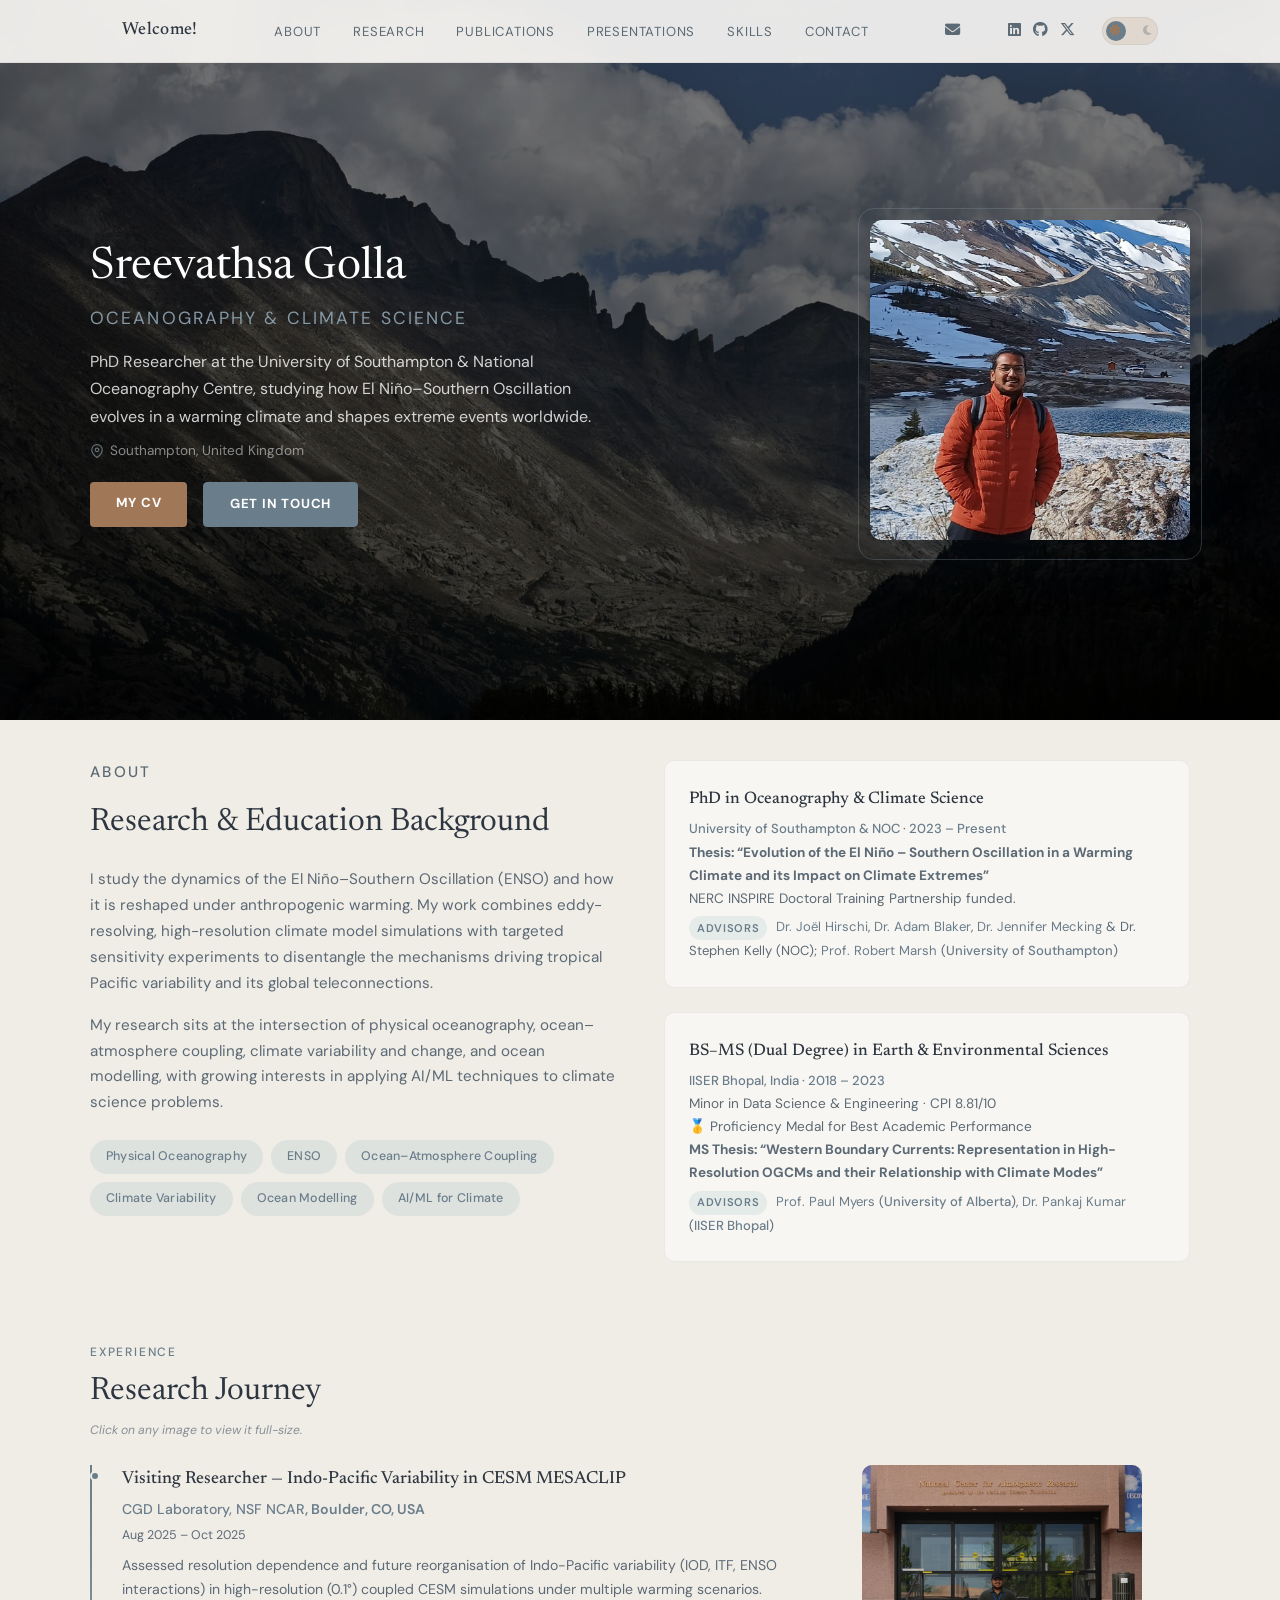
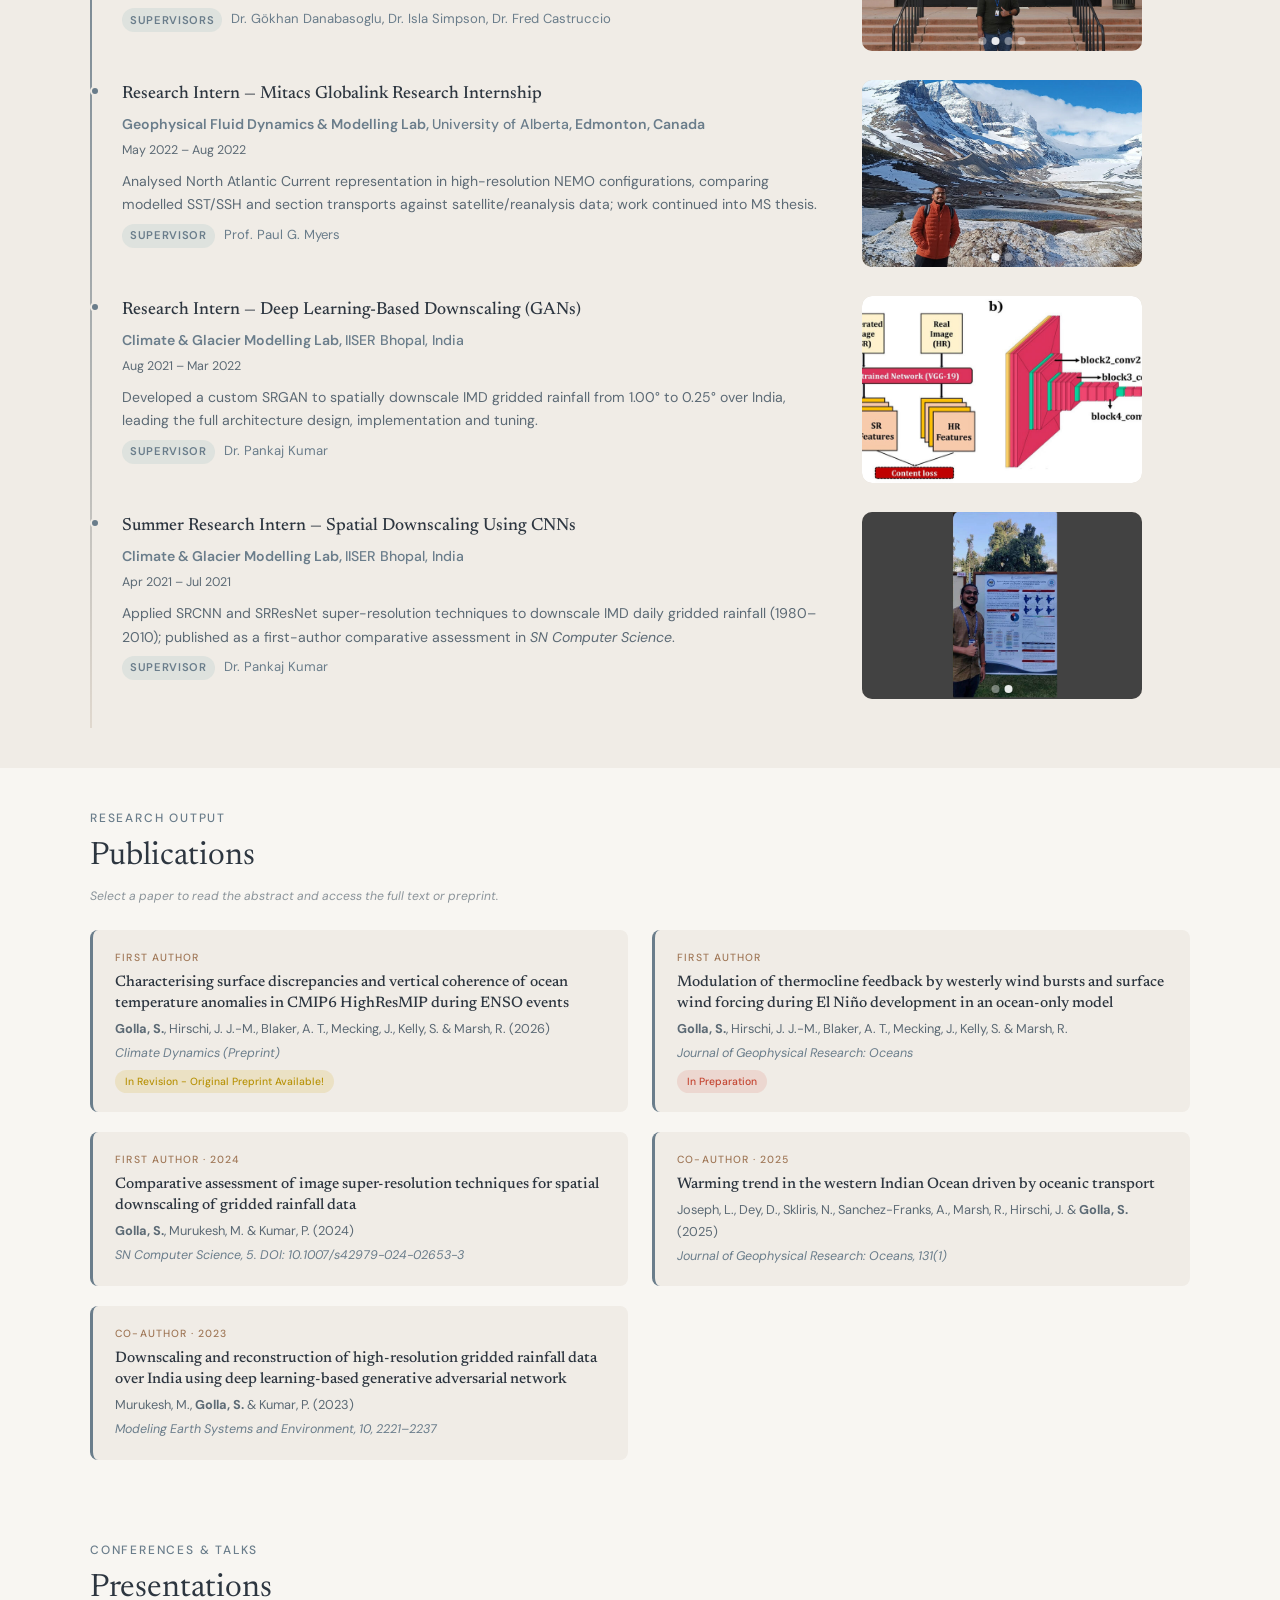
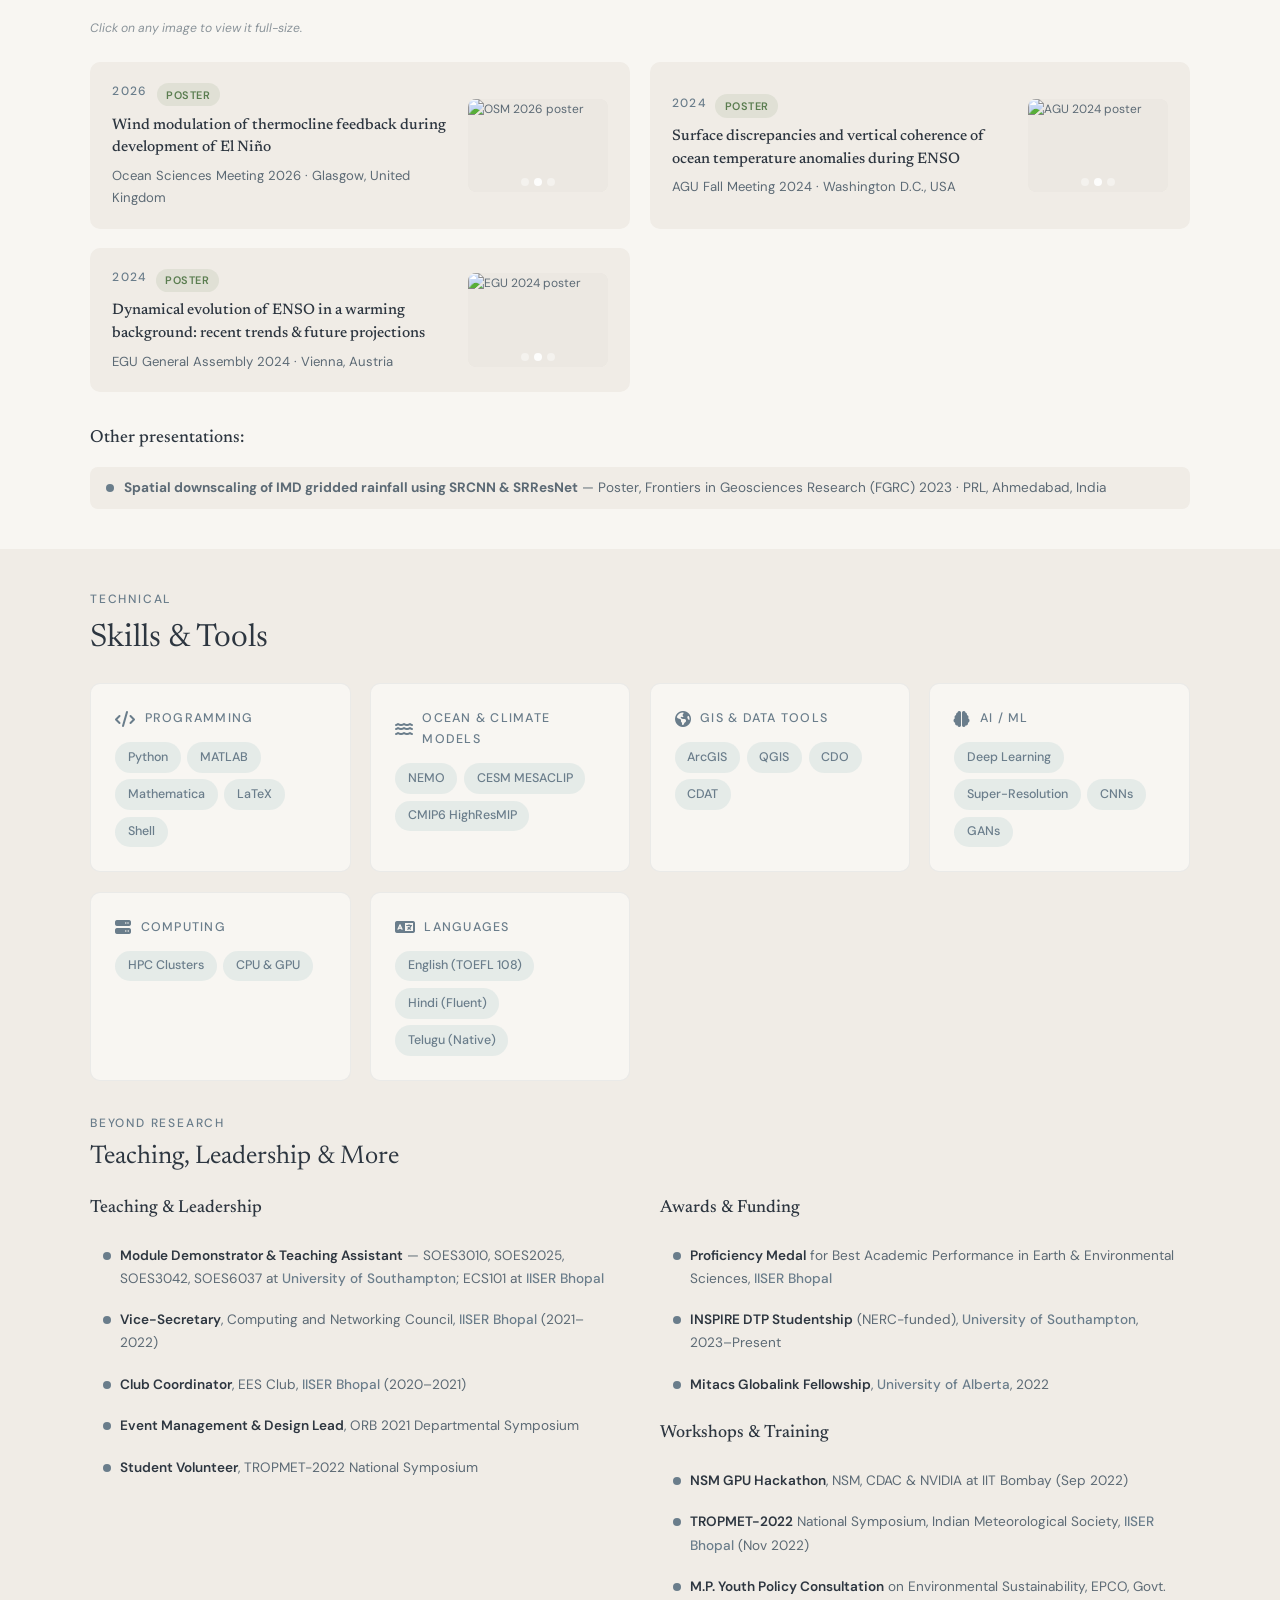
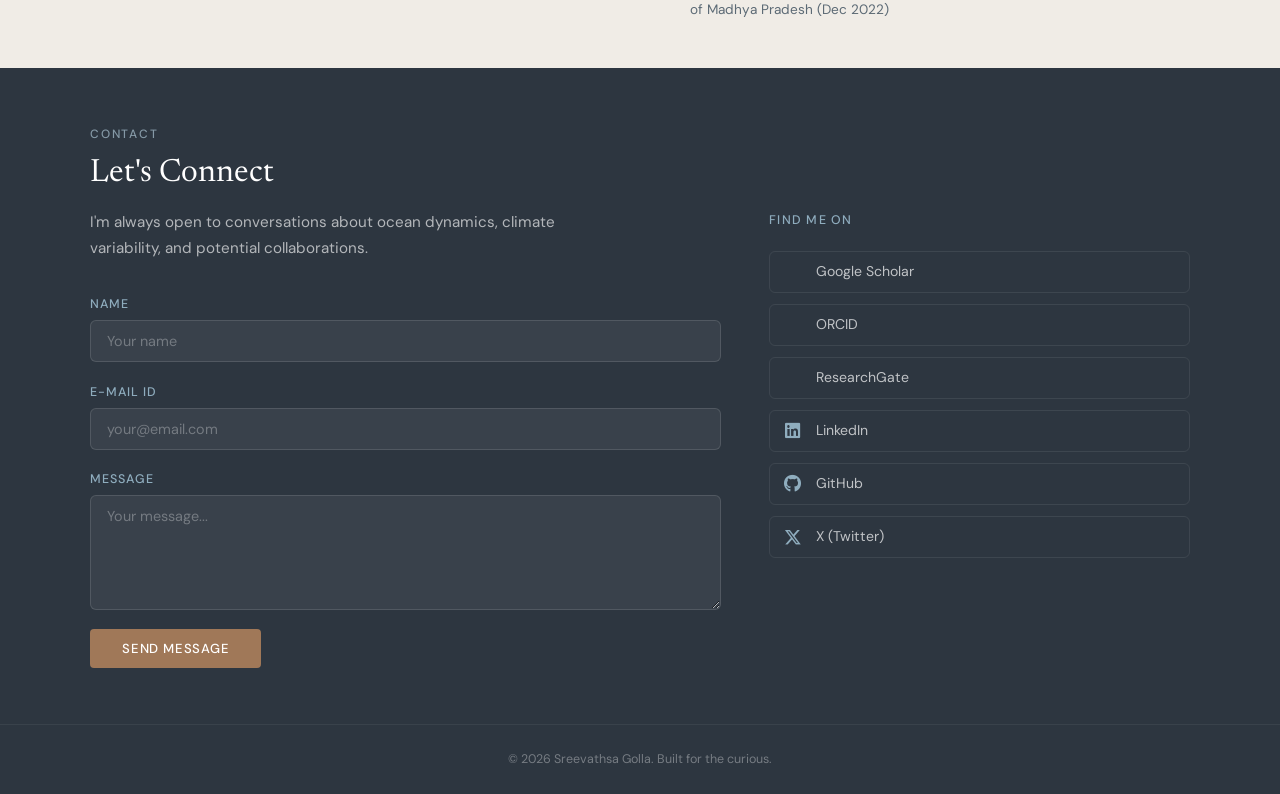
==== commit b8ffad0d: "UI polish: shrink hero, tighten sections, fix status tags, add hint text, lightbox padding 1. Public" ====
--- a/index.html
+++ b/index.html
@@ -25,7 +25,7 @@
 <meta name="twitter:site" content="@SreevathsaGolla">
 
 <title>Sreevathsa Golla — Oceanography &amp; Climate Science</title>
-<link rel="icon" type="image/png" href="./assets/icon.png">
+<link rel="icon" href="data:image/svg+xml,<svg xmlns='http://www.w3.org/2000/svg' viewBox='0 0 100 100'><text y='.9em' font-size='90'>🌊</text></svg>">
 <link rel="preconnect" href="https://fonts.googleapis.com">
 <link rel="preconnect" href="https://fonts.gstatic.com" crossorigin>
 <link href="https://fonts.googleapis.com/css2?family=Newsreader:ital,opsz,wght@0,6..72,300;0,6..72,400;0,6..72,500;0,6..72,600;1,6..72,400&family=DM+Sans:ital,opsz,wght@0,9..40,300;0,9..40,400;0,9..40,500;1,9..40,400&display=swap" rel="stylesheet">
@@ -146,22 +146,22 @@
 
 /* ─── HERO ─── */
 .hero{
-  min-height:100vh;display:flex;align-items:center;
-  padding:8rem 2rem 4rem;
+  min-height:80vh;display:flex;align-items:center;
+  padding:6rem 2rem 3rem;
   position:relative;overflow:hidden;
 }
 .hero-bg{position:absolute;inset:0;z-index:0}
-.hero-bg img{width:100%;height:100%;object-fit:cover;object-position:center 40%}
+.hero-bg img{width:100%;height:100%;object-fit:cover;object-position:center 30%}
 .hero-overlay{position:absolute;inset:0;background:linear-gradient(to bottom,rgba(0,0,0,0.5) 0%,rgba(0,0,0,0.7) 100%)}
 [data-theme="dark"] .hero-overlay{background:linear-gradient(to bottom,rgba(0,0,0,0.65) 0%,rgba(0,0,0,0.85) 100%)}
 .hero-inner{
   max-width:1100px;margin:0 auto;width:100%;position:relative;z-index:1;
-  display:grid;grid-template-columns:1fr 380px;gap:4rem;align-items:center;
+  display:grid;grid-template-columns:1fr 320px;gap:3rem;align-items:center;
 }
 .hero-text{color:#fff}
 .hero-text h1{
-  font-family:'Newsreader',serif;font-size:3.2rem;font-weight:400;
-  color:#fff;line-height:1.2;margin-bottom:0.6rem;
+  font-family:'Newsreader',serif;font-size:2.8rem;font-weight:400;
+  color:#fff;line-height:1.2;margin-bottom:0.5rem;
   animation:fadeUp .8s ease both;
 }
 .hero-text h1 span{
@@ -170,8 +170,8 @@
   margin-top:0.8rem;font-family:'DM Sans',sans-serif;
 }
 .hero-text .tagline{
-  font-size:1.08rem;color:rgba(255,255,255,0.8);line-height:1.8;
-  max-width:520px;margin:1.5rem 0 0.8rem;
+  font-size:1rem;color:rgba(255,255,255,0.8);line-height:1.7;
+  max-width:520px;margin:1.2rem 0 0.6rem;
   animation:fadeUp .8s ease .15s both;
 }
 .hero-links{
@@ -185,7 +185,7 @@
   transition:all .25s;
 }
 .hero-location{
-  font-size:0.88rem;color:rgba(255,255,255,0.5);margin-bottom:1.5rem;
+  font-size:0.85rem;color:rgba(255,255,255,0.5);margin-bottom:1.2rem;
   animation:fadeUp .8s ease .22s both;display:flex;align-items:center;gap:0.4rem;
 }
 .hero-location .location-pin{color:var(--teal-light);opacity:0.7;flex-shrink:0}
@@ -214,7 +214,7 @@
 }
 
 /* ─── SECTION BASE ─── */
-section{padding:3.5rem 2rem}
+section{padding:2.5rem 2rem}
 .section-inner{max-width:1100px;margin:0 auto}
 .section-label{
   font-size:0.75rem;font-weight:500;letter-spacing:0.15em;
@@ -223,7 +223,11 @@
 }
 .section-title{
   font-family:'Newsreader',serif;font-size:2rem;font-weight:400;
-  color:var(--deep);margin-bottom:2rem;line-height:1.3;
+  color:var(--deep);margin-bottom:1.5rem;line-height:1.3;
+}
+.section-hint{
+  font-size:0.76rem;color:var(--text-light);opacity:0.7;
+  margin-top:-1rem;margin-bottom:1.5rem;font-style:italic;
 }
 
 /* ─── WAVE DIVIDER ─── */
@@ -275,8 +279,6 @@
   border-left-color:var(--coral);color:inherit;
   box-shadow:0 6px 24px var(--card-shadow);transform:translateY(-2px) scale(1.03);
 }
-.pub-status.status-revision{background:rgba(204,163,0,0.15);color:#b8930a}
-.pub-status.status-prep{background:rgba(200,70,50,0.12);color:#c44632}
 .pub-item .pub-tag{
   font-size:0.65rem;font-weight:500;letter-spacing:0.1em;
   text-transform:uppercase;color:var(--coral);margin-bottom:0.3rem;
@@ -292,6 +294,8 @@
   border-radius:100px;background:rgba(196,112,90,0.12);
   color:var(--coral);font-weight:500;margin-top:0.35rem;
 }
+.pub-item .pub-status.status-revision{background:rgba(204,163,0,0.15);color:#b8930a}
+.pub-item .pub-status.status-prep{background:rgba(200,70,50,0.12);color:#c44632}
 
 /* ─── PUBLICATION MODAL ─── */
 .pub-modal-overlay{
@@ -414,6 +418,7 @@
   position:relative;width:100%;
   background:#ece8e2;display:flex;align-items:center;justify-content:center;
   min-height:300px;max-height:75vh;
+  padding:0.8rem 0.8rem 0;
 }
 [data-theme="dark"] .lightbox-img-wrap{background:#2a2f38}
 .lightbox-img-wrap img{
@@ -690,7 +695,7 @@
   .hero-location{justify-content:center}
   .hero-links{justify-content:center}
   .hero-photo{max-width:320px;margin:0 auto;order:-1}
-  .hero-text h1{font-size:2.4rem}
+  .hero-text h1{font-size:2.2rem}
   .about-grid{grid-template-columns:1fr}
   .interests-tags{justify-content:center}
   .pub-grid{grid-template-columns:1fr}
@@ -710,8 +715,8 @@
   .nav-links.open{display:flex}
   .hamburger{display:block}
   .nav-icons{display:none}
-  .hero-text h1{font-size:2rem}
-  section{padding:2.5rem 1.5rem}
+  .hero-text h1{font-size:1.8rem}
+  section{padding:2rem 1.5rem}
   .conf-grid{grid-template-columns:1fr}
   .conf-card{grid-template-columns:1fr 140px}
 }
@@ -832,6 +837,7 @@
   <div class="section-inner">
     <p class="section-label">Experience</p>
     <h2 class="section-title">Research Journey</h2>
+    <p class="section-hint">Click on any image to view it full-size.</p>
     <div class="timeline">
       <div class="timeline-item fade-in">
         <div class="timeline-text">
@@ -919,6 +925,7 @@
   <div class="section-inner">
     <p class="section-label">Research Output</p>
     <h2 class="section-title">Publications</h2>
+    <p class="section-hint">Select a paper to read the abstract and access the full text or preprint.</p>
     <div class="pub-grid">
       <div class="pub-item fade-in" data-pub="0">
         <div class="pub-tag">First Author</div>
@@ -961,6 +968,7 @@
   <div class="section-inner">
     <p class="section-label">Conferences &amp; Talks</p>
     <h2 class="section-title">Presentations</h2>
+    <p class="section-hint">Click on any image to view it full-size.</p>
     <div class="conf-grid">
       <div class="conf-card fade-in">
         <div class="conf-text">
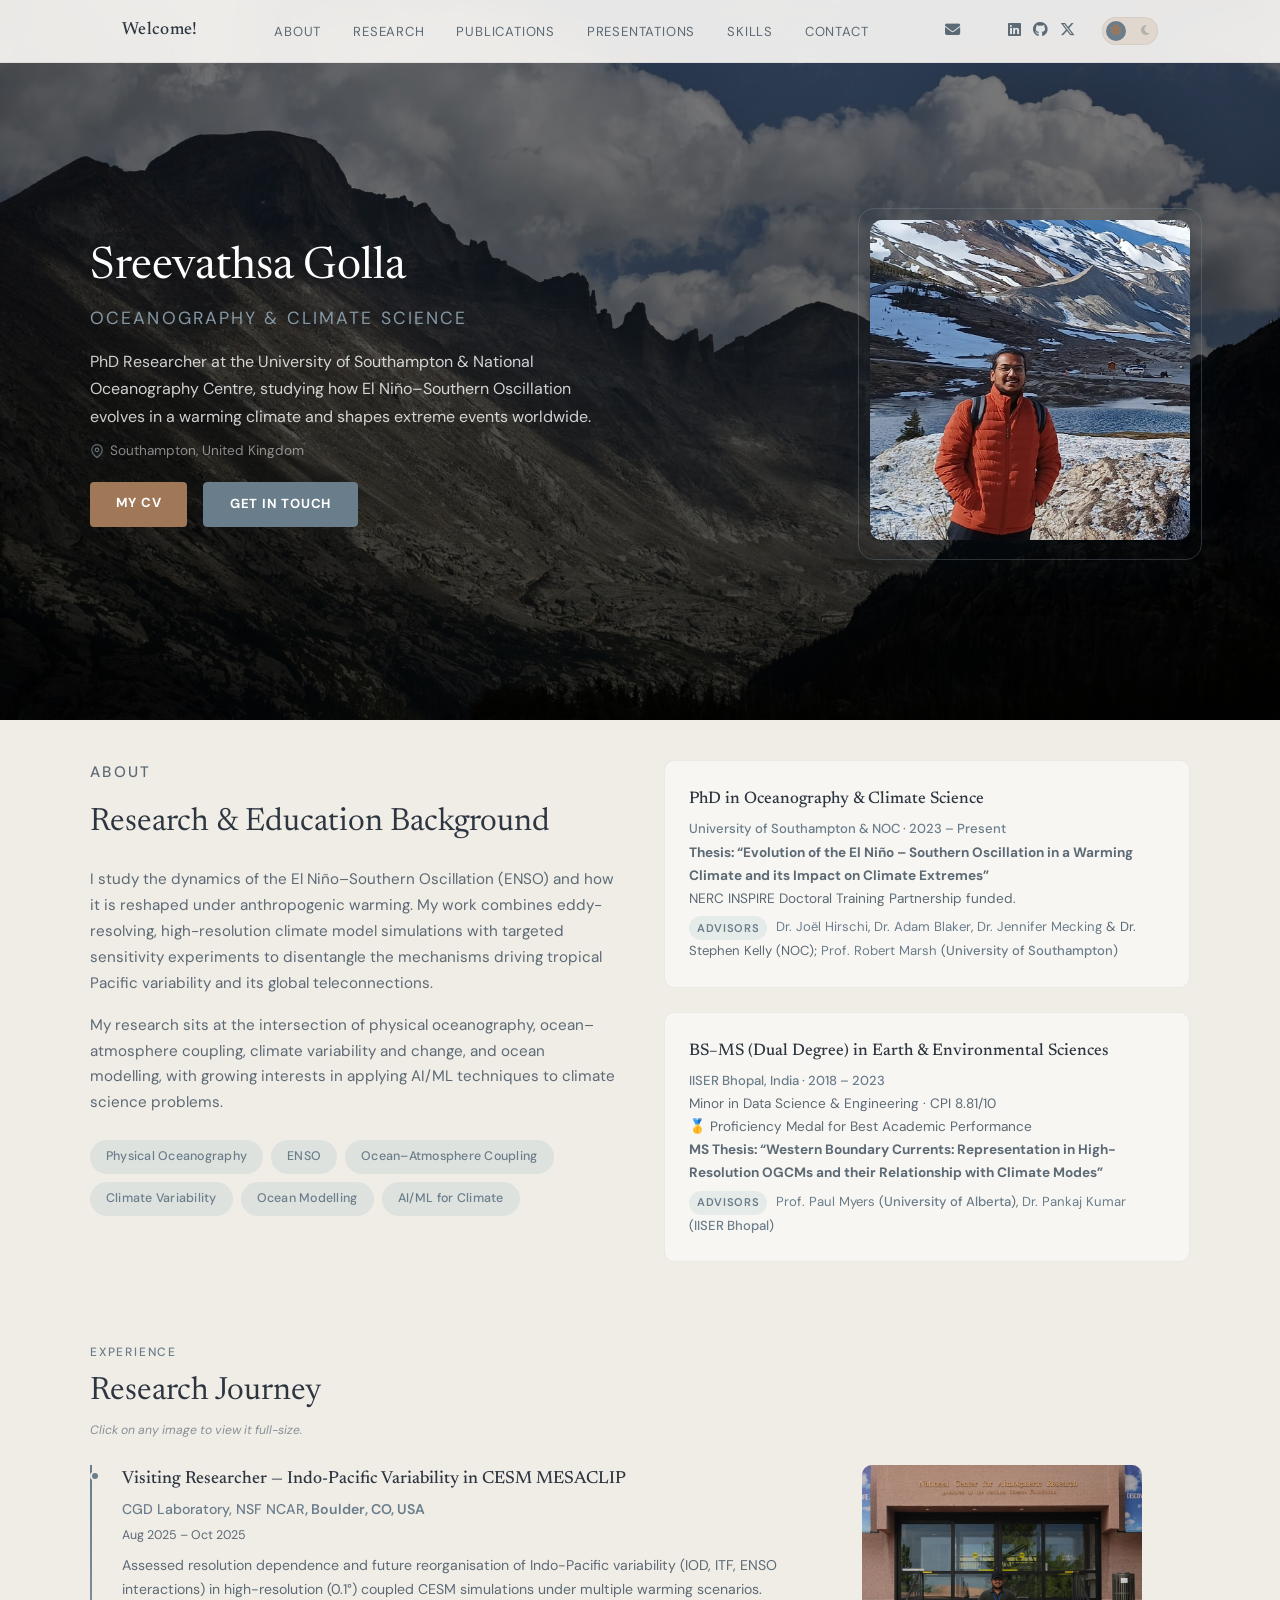
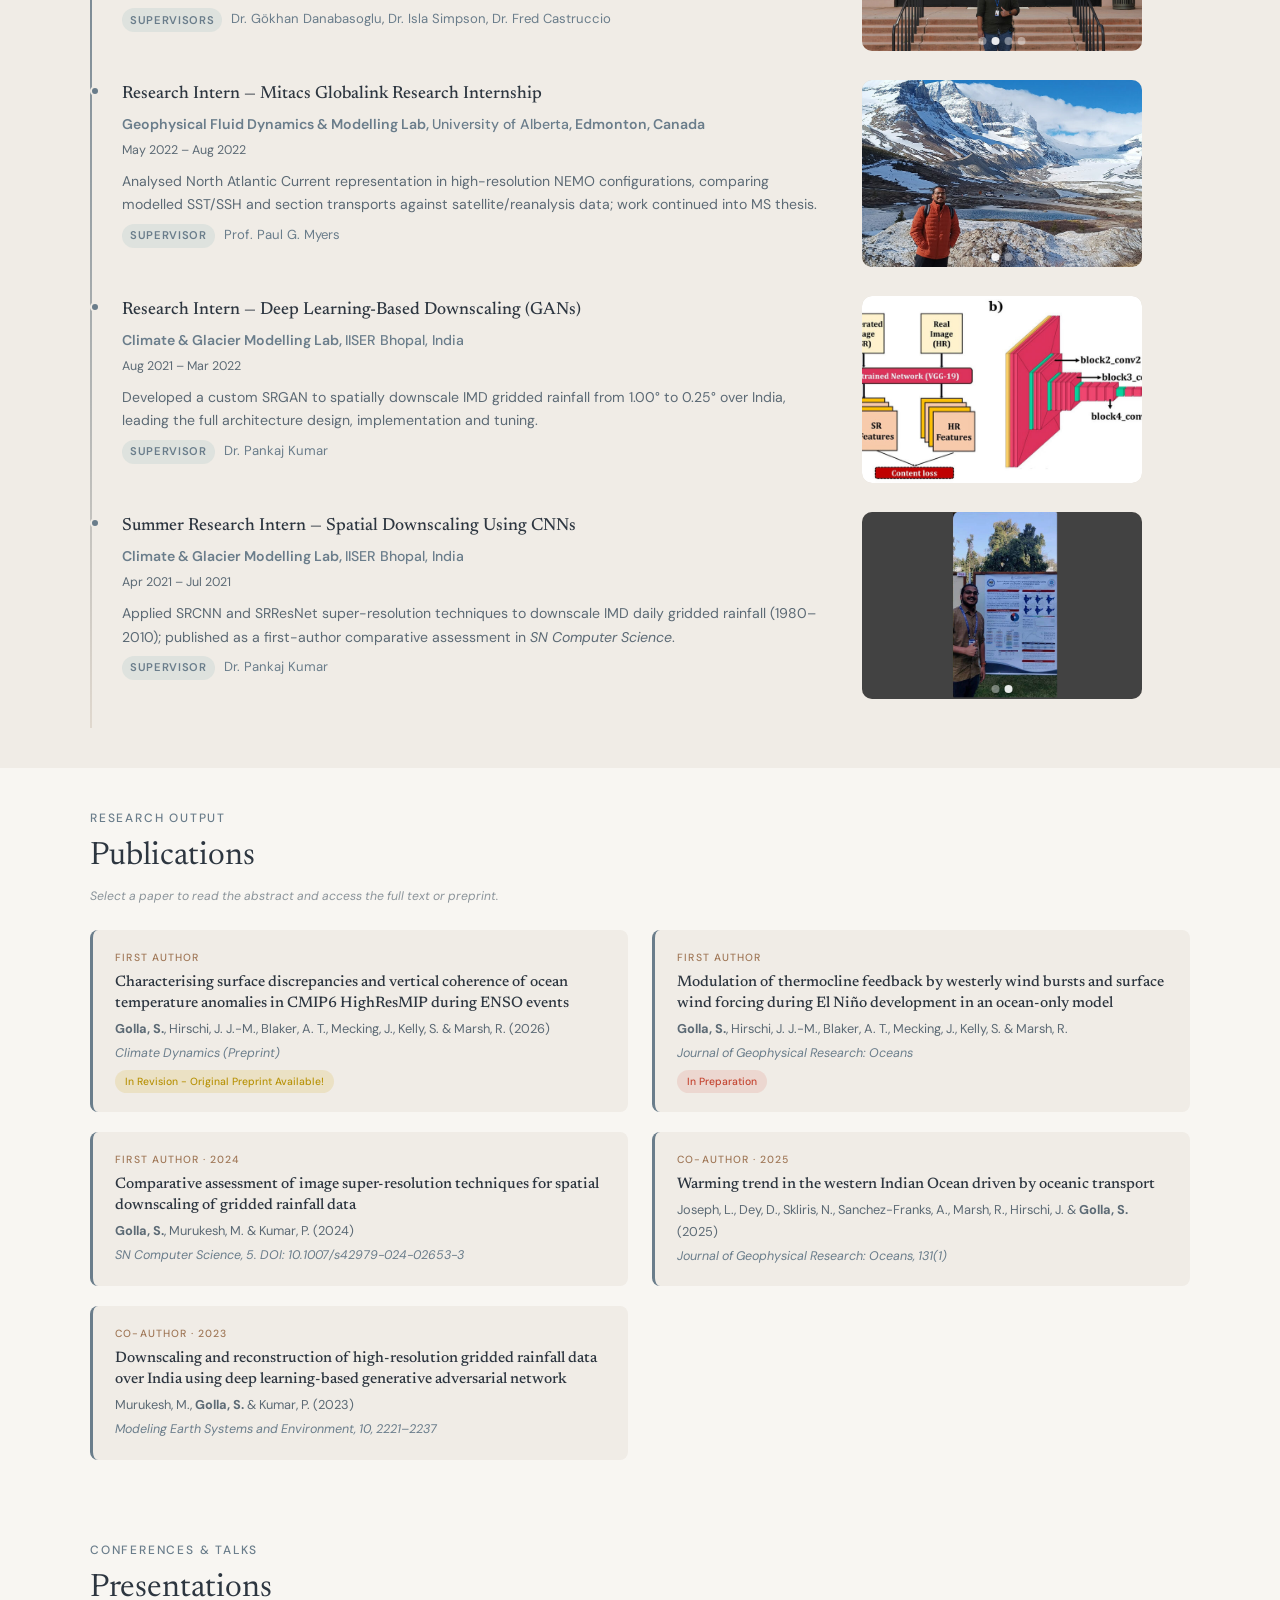
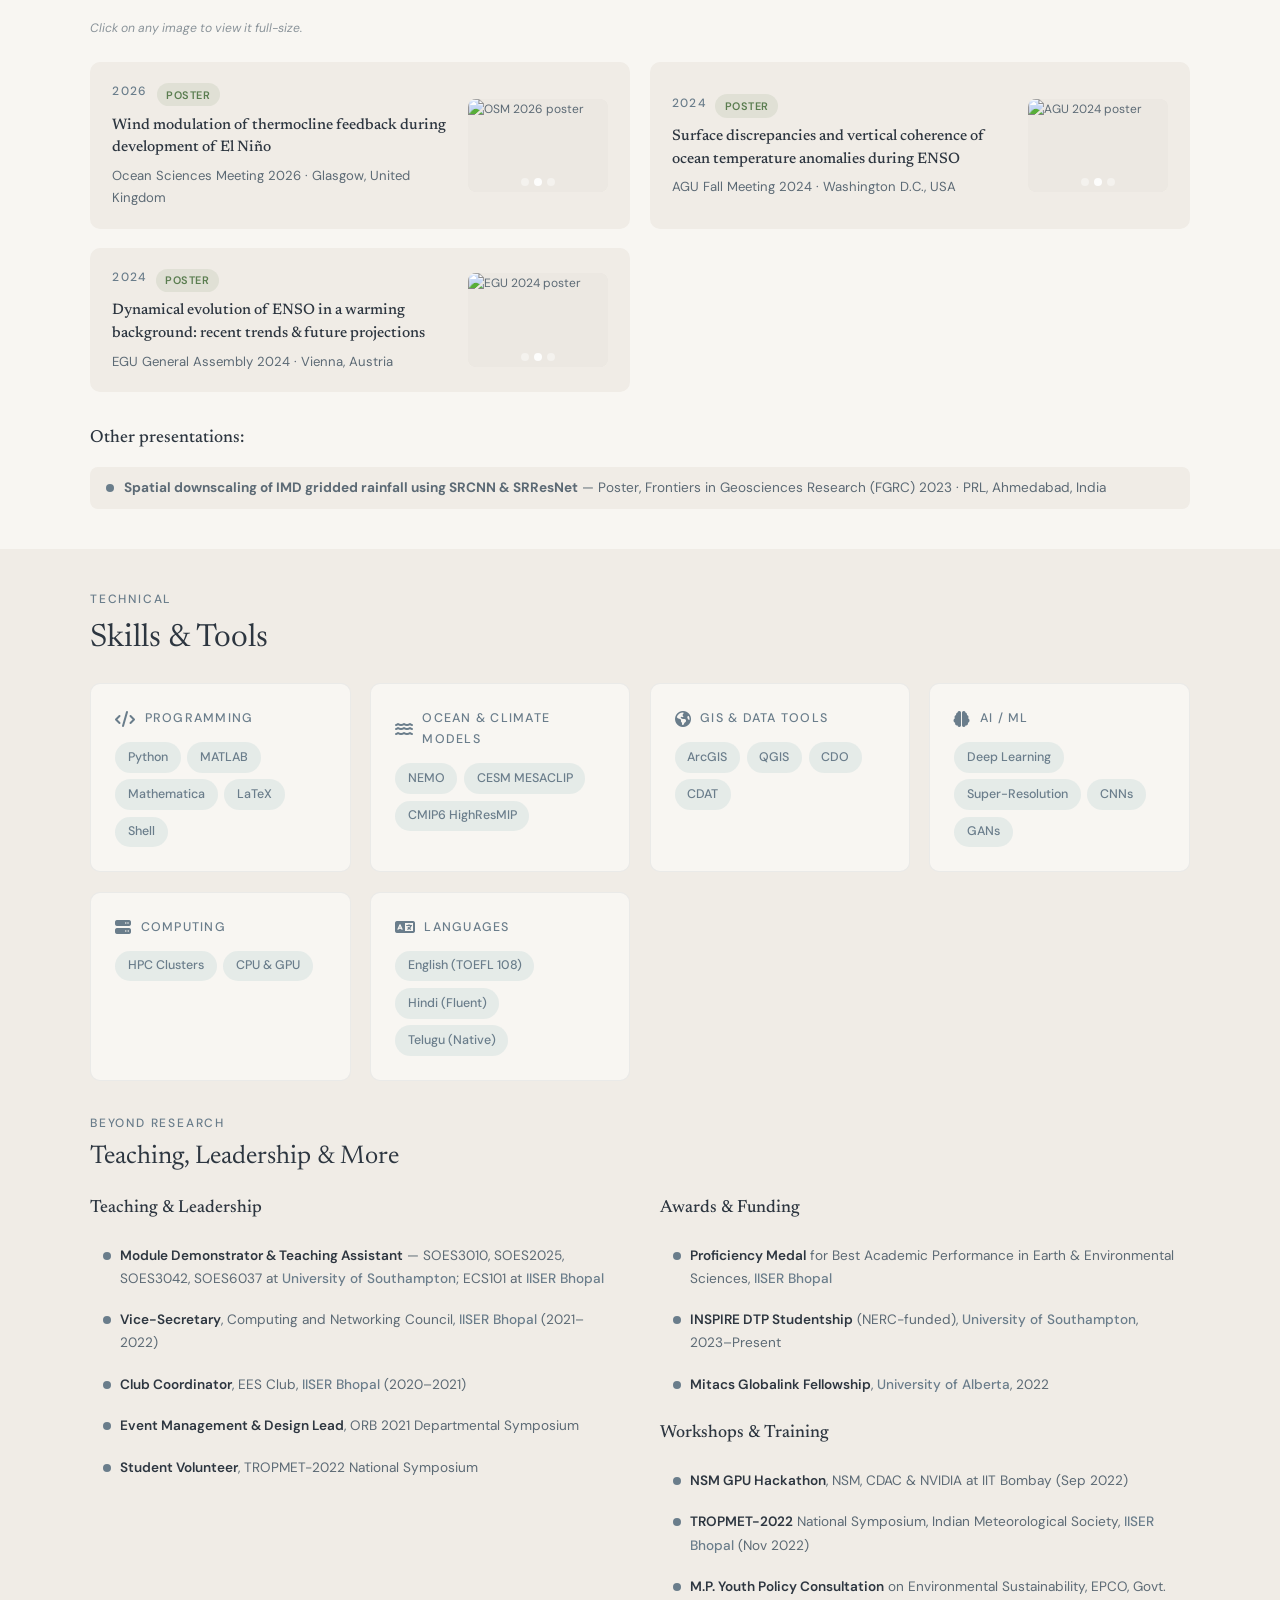
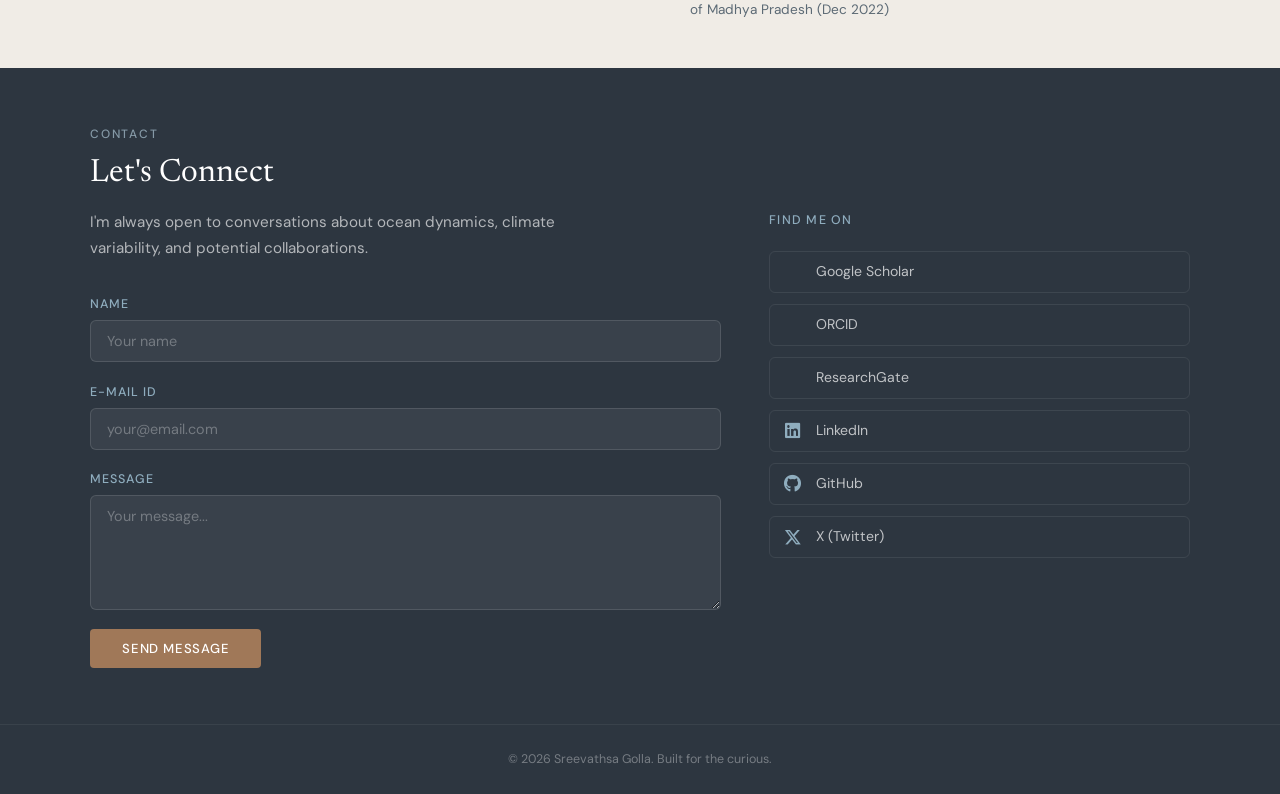
==== commit 6f9343ad: "Fix dark mode toggle: center circle vertically and align icons Circle now uses top:50% + translateY(" ====
--- a/index.html
+++ b/index.html
@@ -124,18 +124,19 @@
   border-radius:14px;transition:background .3s,border-color .3s;
 }
 .theme-switch .slider::before{
-  content:'';position:absolute;top:3px;left:3px;
+  content:'';position:absolute;top:50%;left:3px;
   width:20px;height:20px;border-radius:50%;
   background:var(--teal);transition:transform .3s;
+  transform:translateY(-50%);
 }
 .theme-switch input:checked ~ .slider{background:var(--sand-dark)}
-.theme-switch input:checked ~ .slider::before{transform:translateX(28px)}
+.theme-switch input:checked ~ .slider::before{transform:translateY(-50%) translateX(28px)}
 .theme-switch .switch-icon{
   position:absolute;top:50%;transform:translateY(-50%);
   font-size:0.7rem;z-index:1;pointer-events:none;color:var(--text-light);transition:opacity .3s;
 }
-.theme-switch .switch-sun{left:7px}
-.theme-switch .switch-moon{right:7px}
+.theme-switch .switch-sun{left:8px}
+.theme-switch .switch-moon{right:9px}
 [data-theme="light"] .switch-sun{opacity:1;color:var(--coral)}
 [data-theme="light"] .switch-moon{opacity:0.35}
 [data-theme="dark"] .switch-sun{opacity:0.35}
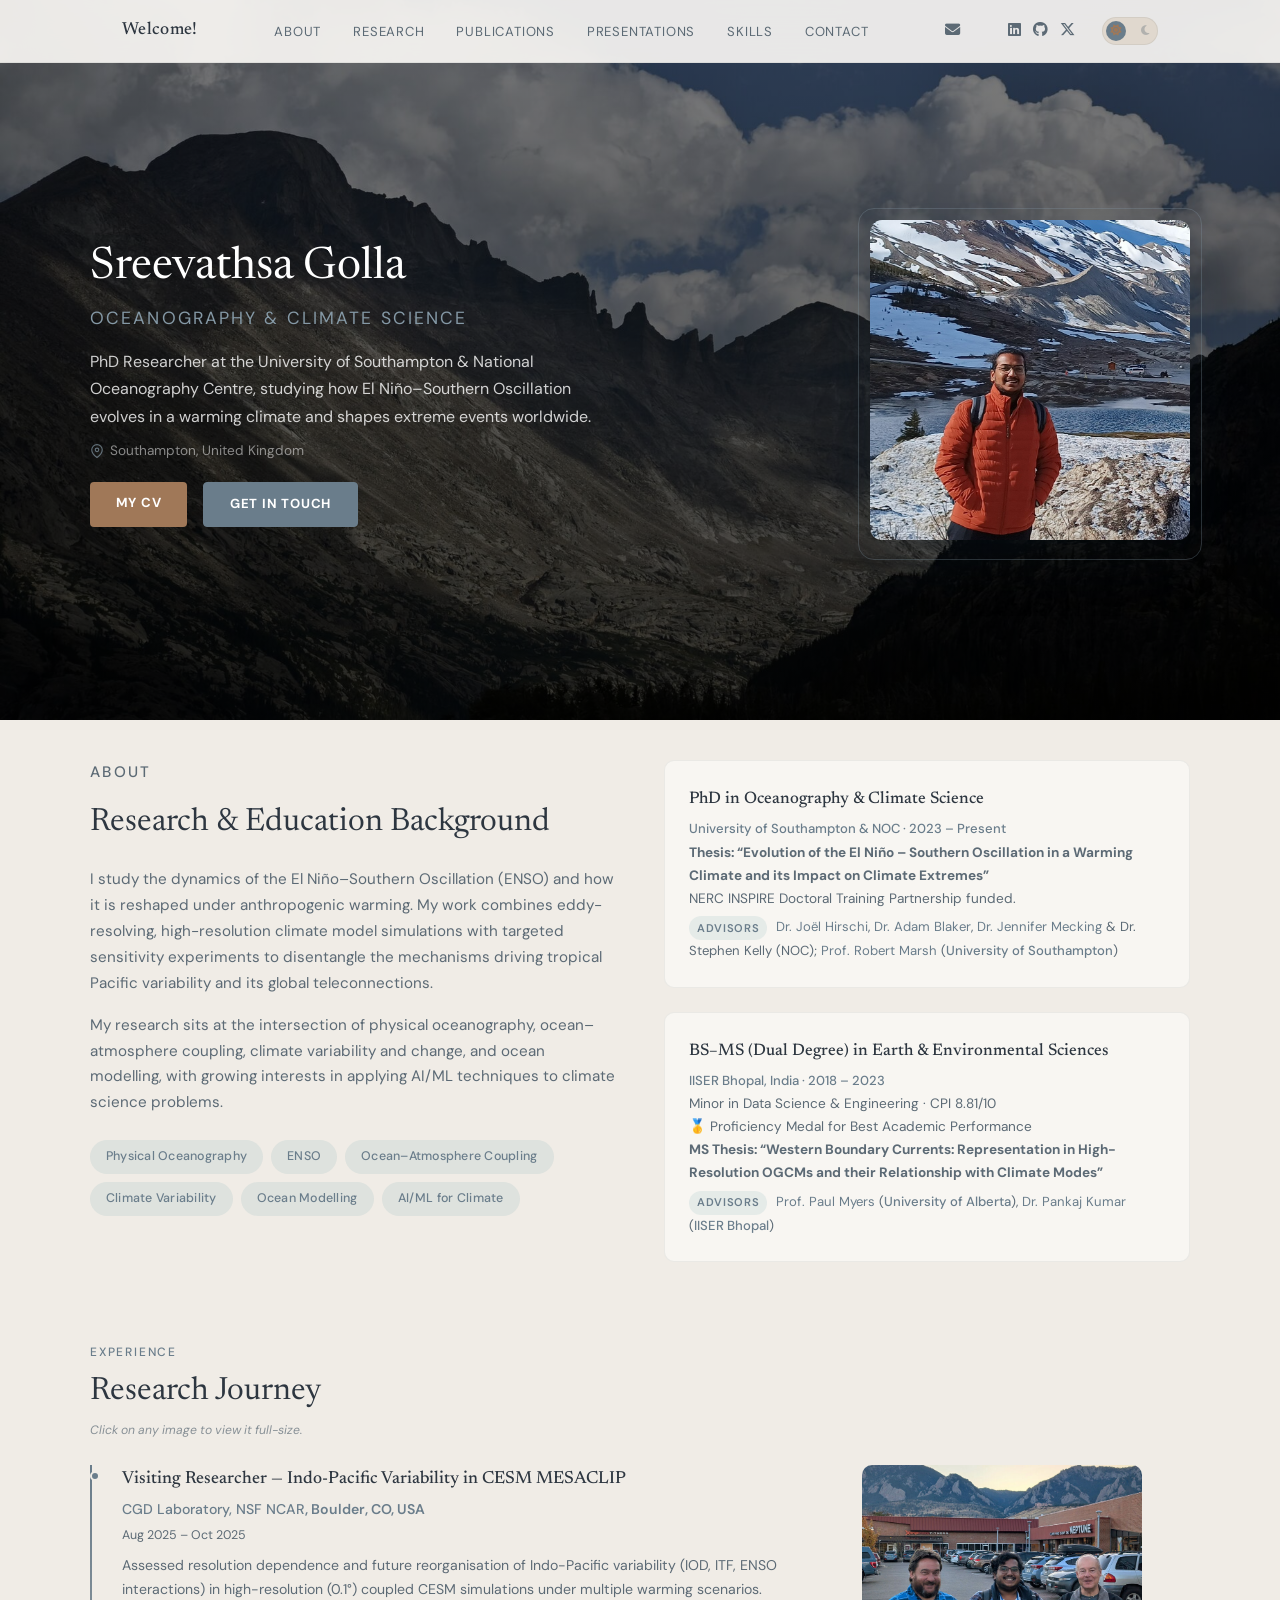
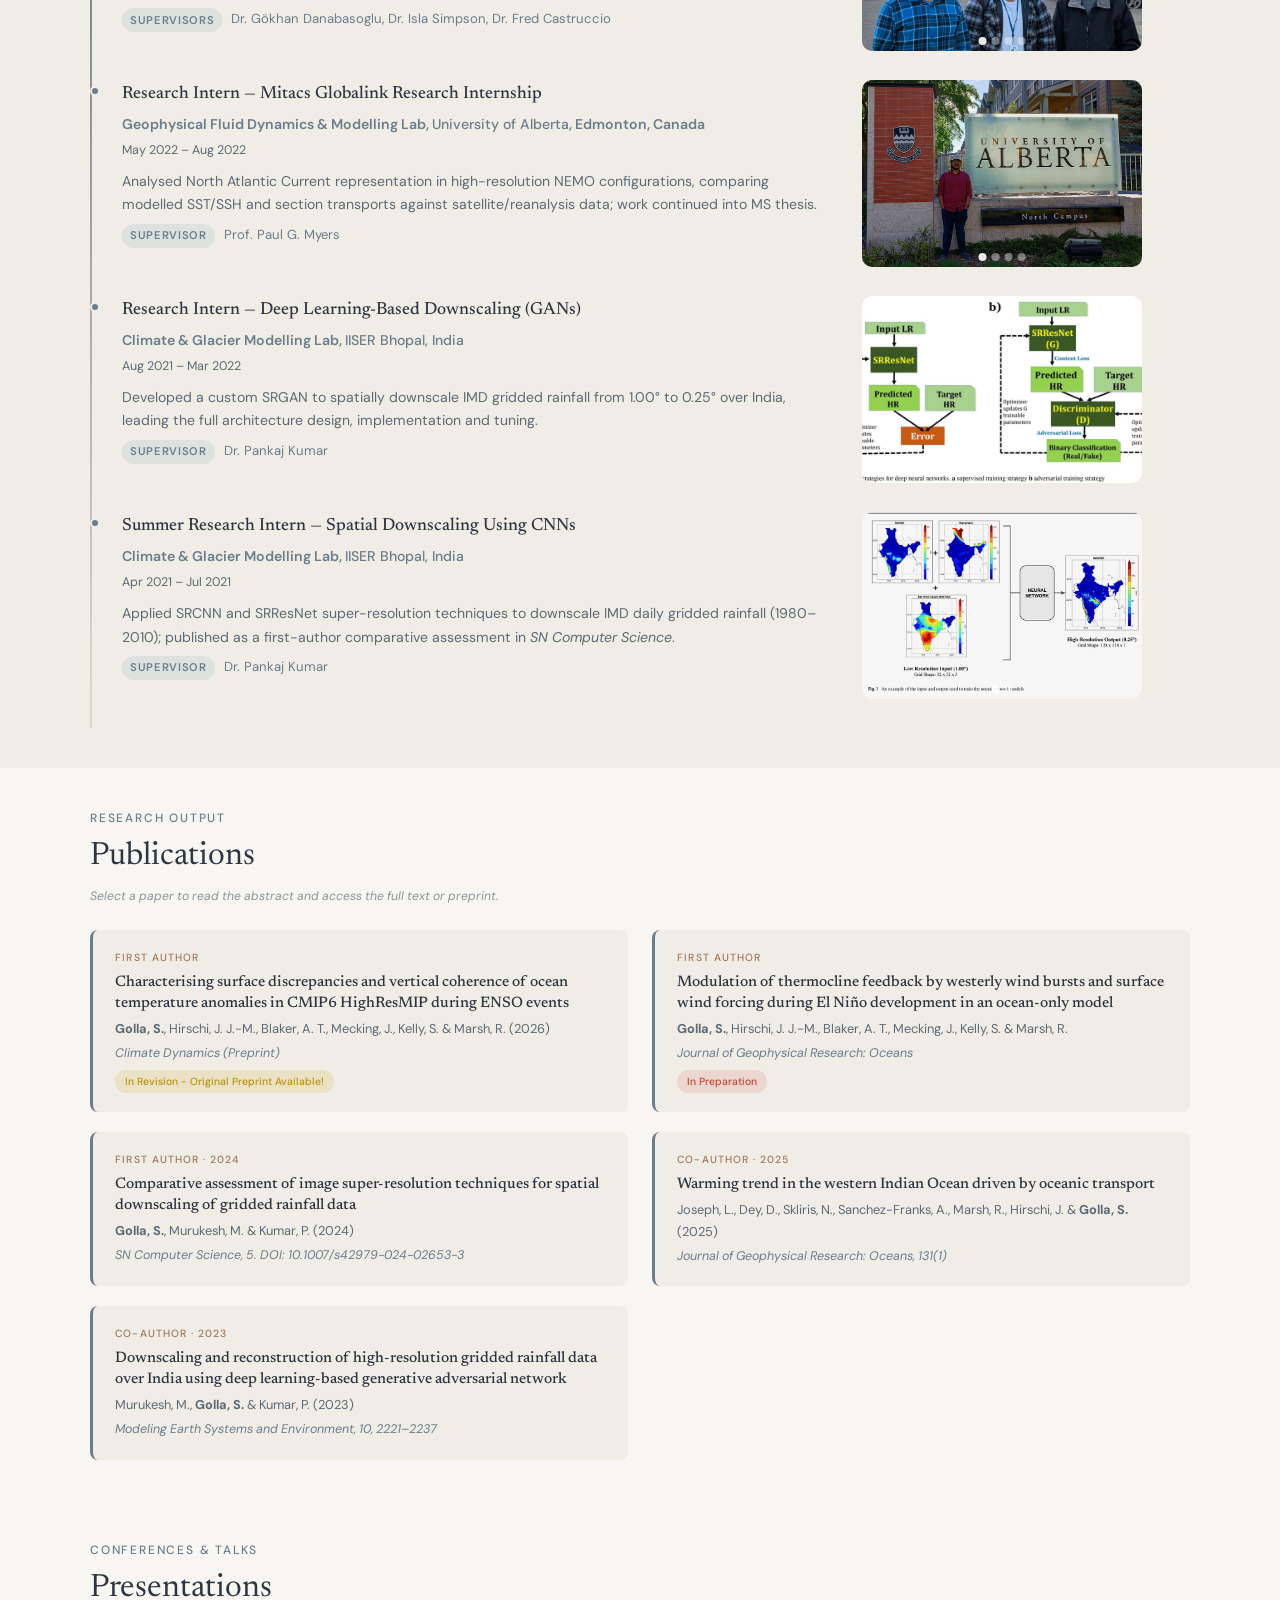
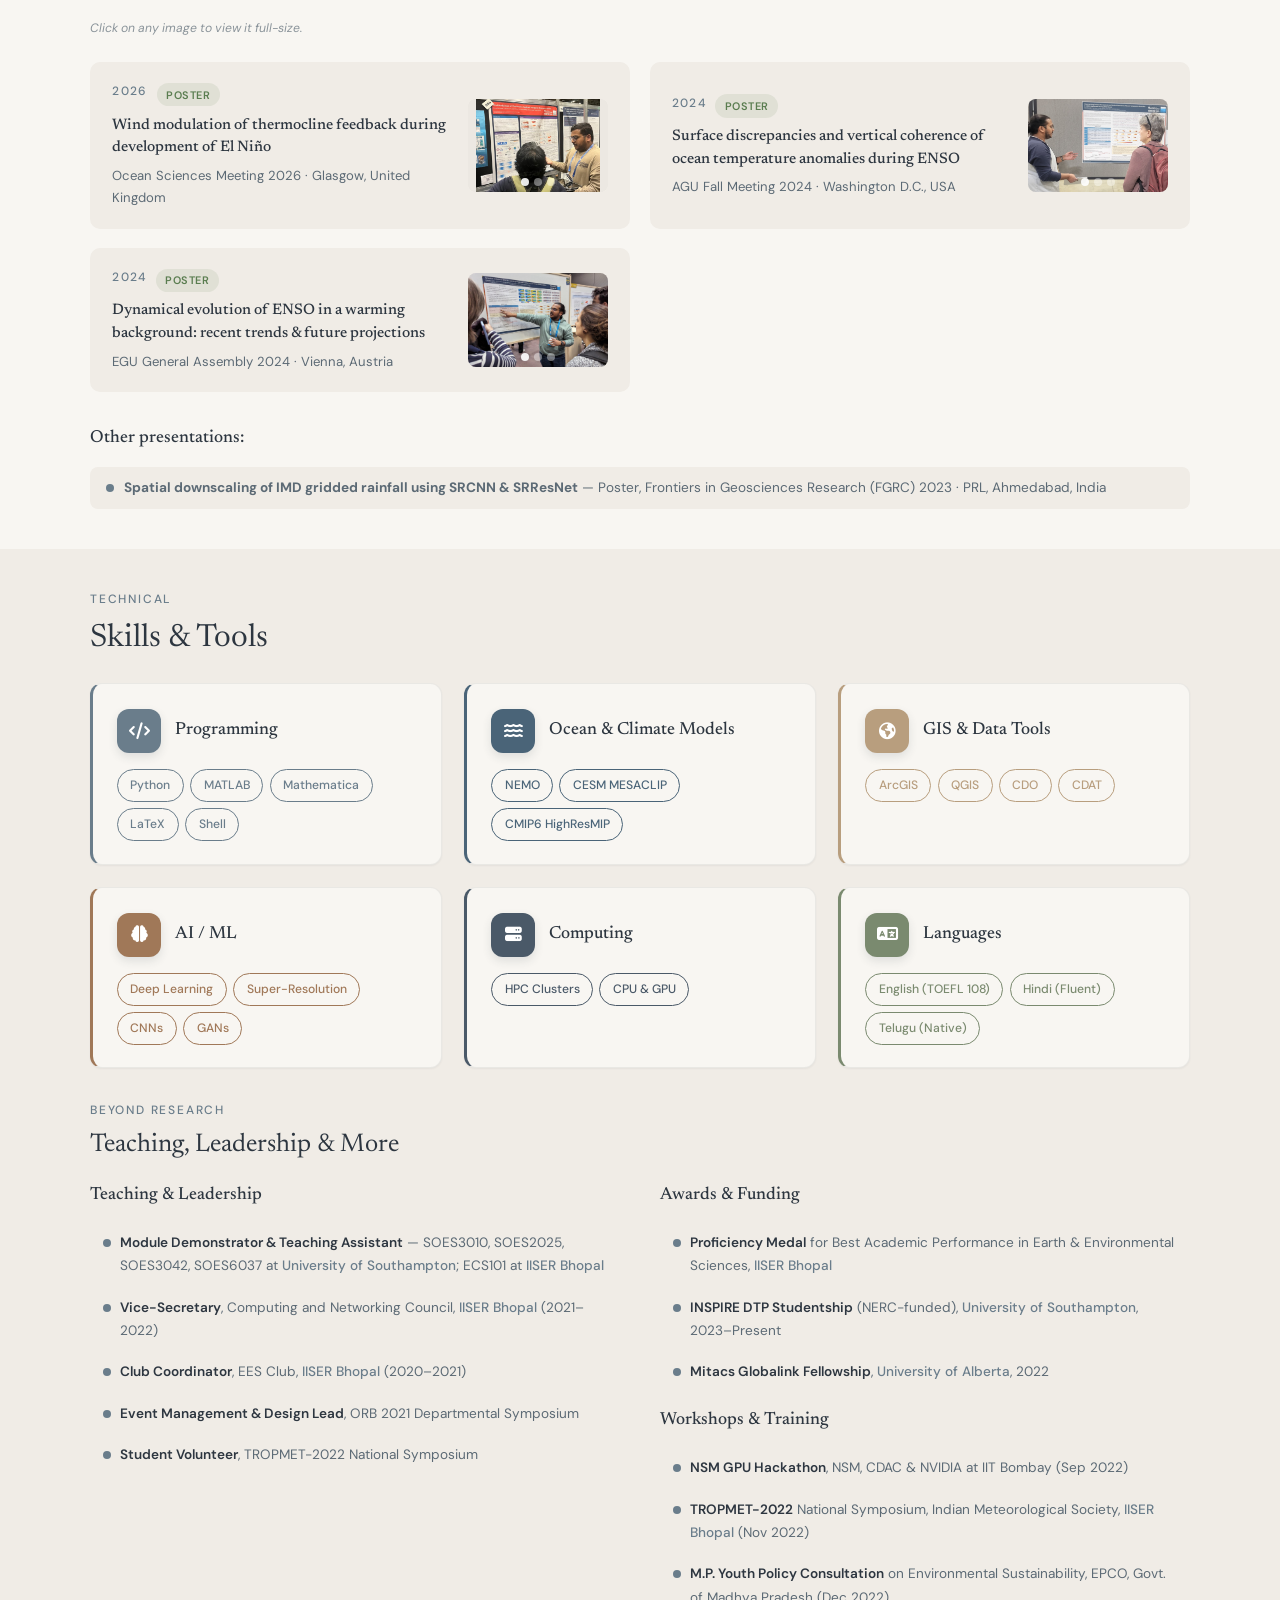
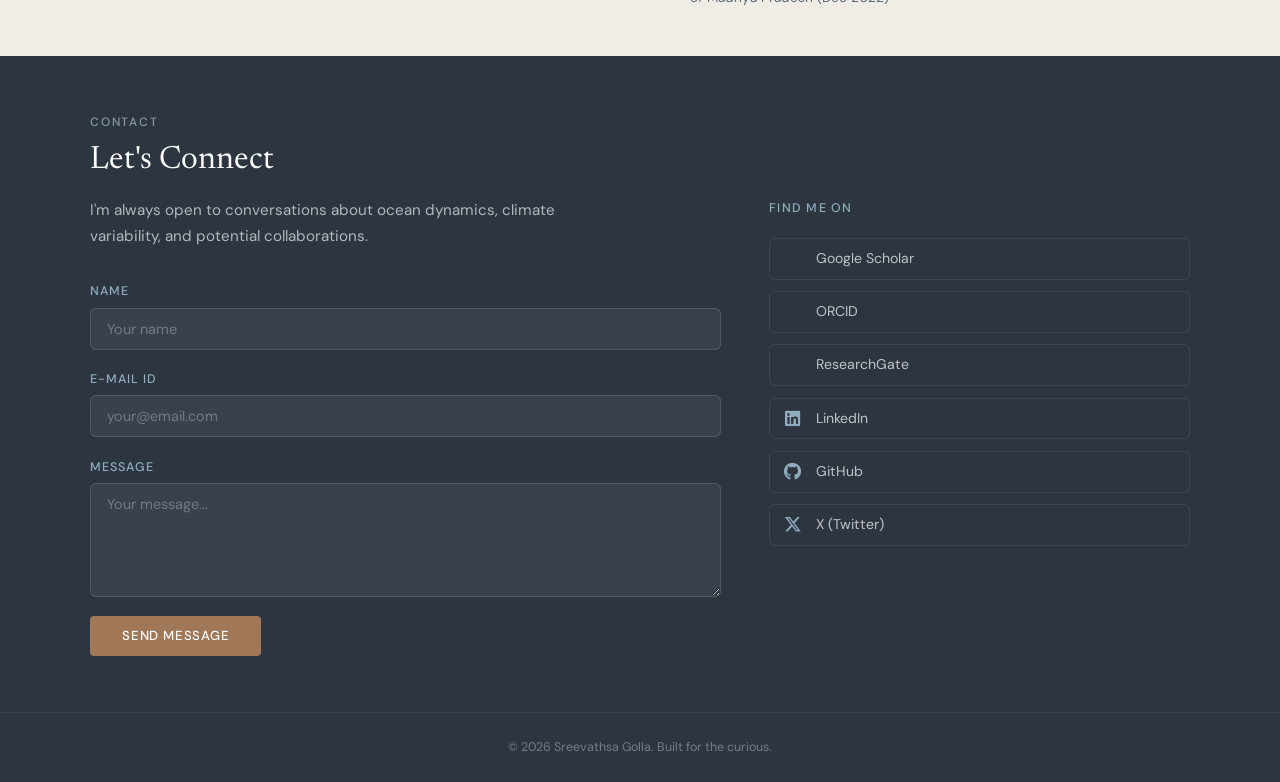
==== commit 53666e47: "Redesign Skills section with accent-coloured cards and icon badges Each skill group now has a distin" ====
--- a/index.html
+++ b/index.html
@@ -24,8 +24,8 @@
 <meta name="twitter:image" content="https://sreevathsagolla.com/assets/profile.jpg">
 <meta name="twitter:site" content="@SreevathsaGolla">
 
-<title>Sreevathsa Golla — Oceanography &amp; Climate Science</title>
-<link rel="icon" href="data:image/svg+xml,<svg xmlns='http://www.w3.org/2000/svg' viewBox='0 0 100 100'><text y='.9em' font-size='90'>🌊</text></svg>">
+<title>Sreevathsa Golla | Oceanography &amp; Climate Science</title>
+<link rel="icon" type="image/svg+xml" href="./assets/icon.svg">
 <link rel="preconnect" href="https://fonts.googleapis.com">
 <link rel="preconnect" href="https://fonts.gstatic.com" crossorigin>
 <link href="https://fonts.googleapis.com/css2?family=Newsreader:ital,opsz,wght@0,6..72,300;0,6..72,400;0,6..72,500;0,6..72,600;1,6..72,400&family=DM+Sans:ital,opsz,wght@0,9..40,300;0,9..40,400;0,9..40,500;1,9..40,400&display=swap" rel="stylesheet">
@@ -569,25 +569,52 @@
 /* ─── SKILLS ─── */
 #skills{background:var(--sand)}
 .skills-grid{
-  display:grid;grid-template-columns:repeat(auto-fill,minmax(240px,1fr));gap:1.2rem;
+  display:grid;grid-template-columns:repeat(auto-fill,minmax(260px,1fr));gap:1.4rem;
 }
 .skill-group{
-  padding:1.5rem;border-radius:10px;background:var(--white);
-  border:1px solid rgba(27,45,69,0.06);
-}
+  position:relative;padding:1.55rem 1.5rem 1.4rem;border-radius:12px;
+  background:var(--white);border:1px solid var(--border);
+  border-left:3px solid var(--card-accent,var(--teal));
+  box-shadow:0 1px 2px var(--card-shadow);
+  transition:transform .3s ease,box-shadow .3s ease;
+}
+.skill-group.fade-in.visible:hover,.skill-group:hover{
+  transform:translateY(-4px);
+  box-shadow:0 12px 30px var(--card-shadow);
+}
+.skill-group[data-accent="programming"]{--card-accent:#6a7d8b}
+.skill-group[data-accent="models"]{--card-accent:#4a6478}
+.skill-group[data-accent="gis"]{--card-accent:#b89e7e}
+.skill-group[data-accent="ai"]{--card-accent:#a07858}
+.skill-group[data-accent="computing"]{--card-accent:#4a5968}
+.skill-group[data-accent="languages"]{--card-accent:#7a8a6f}
+[data-theme="dark"] .skill-group[data-accent="programming"]{--card-accent:#8fa5b3}
+[data-theme="dark"] .skill-group[data-accent="models"]{--card-accent:#7b94a8}
+[data-theme="dark"] .skill-group[data-accent="gis"]{--card-accent:#c4a882}
+[data-theme="dark"] .skill-group[data-accent="ai"]{--card-accent:#c9a27c}
+[data-theme="dark"] .skill-group[data-accent="computing"]{--card-accent:#8c9aaa}
+[data-theme="dark"] .skill-group[data-accent="languages"]{--card-accent:#9aa890}
+.skill-header{display:flex;align-items:center;gap:0.85rem;margin-bottom:1rem}
+.skill-icon-badge{
+  width:44px;height:44px;border-radius:12px;
+  background:var(--card-accent,var(--teal));
+  display:flex;align-items:center;justify-content:center;
+  flex-shrink:0;box-shadow:0 4px 10px rgba(45,54,64,0.12);
+}
+.skill-icon-badge i{color:#fff;font-size:1.05rem}
 .skill-group h4{
-  font-size:0.78rem;font-weight:500;letter-spacing:0.1em;
-  text-transform:uppercase;color:var(--teal);margin-bottom:0.8rem;
+  font-family:'Newsreader',serif;font-size:1.1rem;font-weight:500;
+  color:var(--deep);letter-spacing:0;text-transform:none;margin:0;line-height:1.2;
 }
 .skill-group p{font-size:0.88rem;color:var(--text-light);line-height:1.6}
-.skill-header{display:flex;align-items:center;gap:0.6rem;margin-bottom:0.8rem}
-.skill-header h4{margin-bottom:0}
-.skill-icon{color:var(--teal);font-size:1rem}
 .skill-pills{display:flex;flex-wrap:wrap;gap:0.4rem}
 .skill-pills span{
-  font-size:0.78rem;padding:0.3rem 0.8rem;border-radius:100px;
-  background:rgba(61,139,148,0.1);color:var(--teal);font-weight:500;
-}
+  font-size:0.76rem;padding:0.32rem 0.78rem;border-radius:100px;
+  background:transparent;border:1px solid var(--card-accent,var(--teal));
+  color:var(--card-accent,var(--teal));font-weight:500;
+  transition:background .2s ease,color .2s ease;
+}
+.skill-pills span:hover{background:var(--card-accent,var(--teal));color:#fff}
 .teaching-list{display:flex;flex-direction:column;gap:0.25rem}
 .teaching-item{
   display:flex;align-items:flex-start;gap:0.6rem;
@@ -1051,28 +1078,28 @@
     <p class="section-label">Technical</p>
     <h2 class="section-title">Skills &amp; Tools</h2>
     <div class="skills-grid">
-      <div class="skill-group fade-in">
-        <div class="skill-header"><i class="fas fa-code skill-icon"></i><h4>Programming</h4></div>
+      <div class="skill-group fade-in" data-accent="programming">
+        <div class="skill-header"><div class="skill-icon-badge"><i class="fas fa-code"></i></div><h4>Programming</h4></div>
         <div class="skill-pills"><span>Python</span><span>MATLAB</span><span>Mathematica</span><span>LaTeX</span><span>Shell</span></div>
       </div>
-      <div class="skill-group fade-in">
-        <div class="skill-header"><i class="fas fa-water skill-icon"></i><h4>Ocean &amp; Climate Models</h4></div>
+      <div class="skill-group fade-in" data-accent="models">
+        <div class="skill-header"><div class="skill-icon-badge"><i class="fas fa-water"></i></div><h4>Ocean &amp; Climate Models</h4></div>
         <div class="skill-pills"><span>NEMO</span><span>CESM MESACLIP</span><span>CMIP6 HighResMIP</span></div>
       </div>
-      <div class="skill-group fade-in">
-        <div class="skill-header"><i class="fas fa-globe-americas skill-icon"></i><h4>GIS &amp; Data Tools</h4></div>
+      <div class="skill-group fade-in" data-accent="gis">
+        <div class="skill-header"><div class="skill-icon-badge"><i class="fas fa-globe-americas"></i></div><h4>GIS &amp; Data Tools</h4></div>
         <div class="skill-pills"><span>ArcGIS</span><span>QGIS</span><span>CDO</span><span>CDAT</span></div>
       </div>
-      <div class="skill-group fade-in">
-        <div class="skill-header"><i class="fas fa-brain skill-icon"></i><h4>AI / ML</h4></div>
+      <div class="skill-group fade-in" data-accent="ai">
+        <div class="skill-header"><div class="skill-icon-badge"><i class="fas fa-brain"></i></div><h4>AI / ML</h4></div>
         <div class="skill-pills"><span>Deep Learning</span><span>Super-Resolution</span><span>CNNs</span><span>GANs</span></div>
       </div>
-      <div class="skill-group fade-in">
-        <div class="skill-header"><i class="fas fa-server skill-icon"></i><h4>Computing</h4></div>
+      <div class="skill-group fade-in" data-accent="computing">
+        <div class="skill-header"><div class="skill-icon-badge"><i class="fas fa-server"></i></div><h4>Computing</h4></div>
         <div class="skill-pills"><span>HPC Clusters</span><span>CPU &amp; GPU</span></div>
       </div>
-      <div class="skill-group fade-in">
-        <div class="skill-header"><i class="fas fa-language skill-icon"></i><h4>Languages</h4></div>
+      <div class="skill-group fade-in" data-accent="languages">
+        <div class="skill-header"><div class="skill-icon-badge"><i class="fas fa-language"></i></div><h4>Languages</h4></div>
         <div class="skill-pills"><span>English (TOEFL 108)</span><span>Hindi (Fluent)</span><span>Telugu (Native)</span></div>
       </div>
     </div>
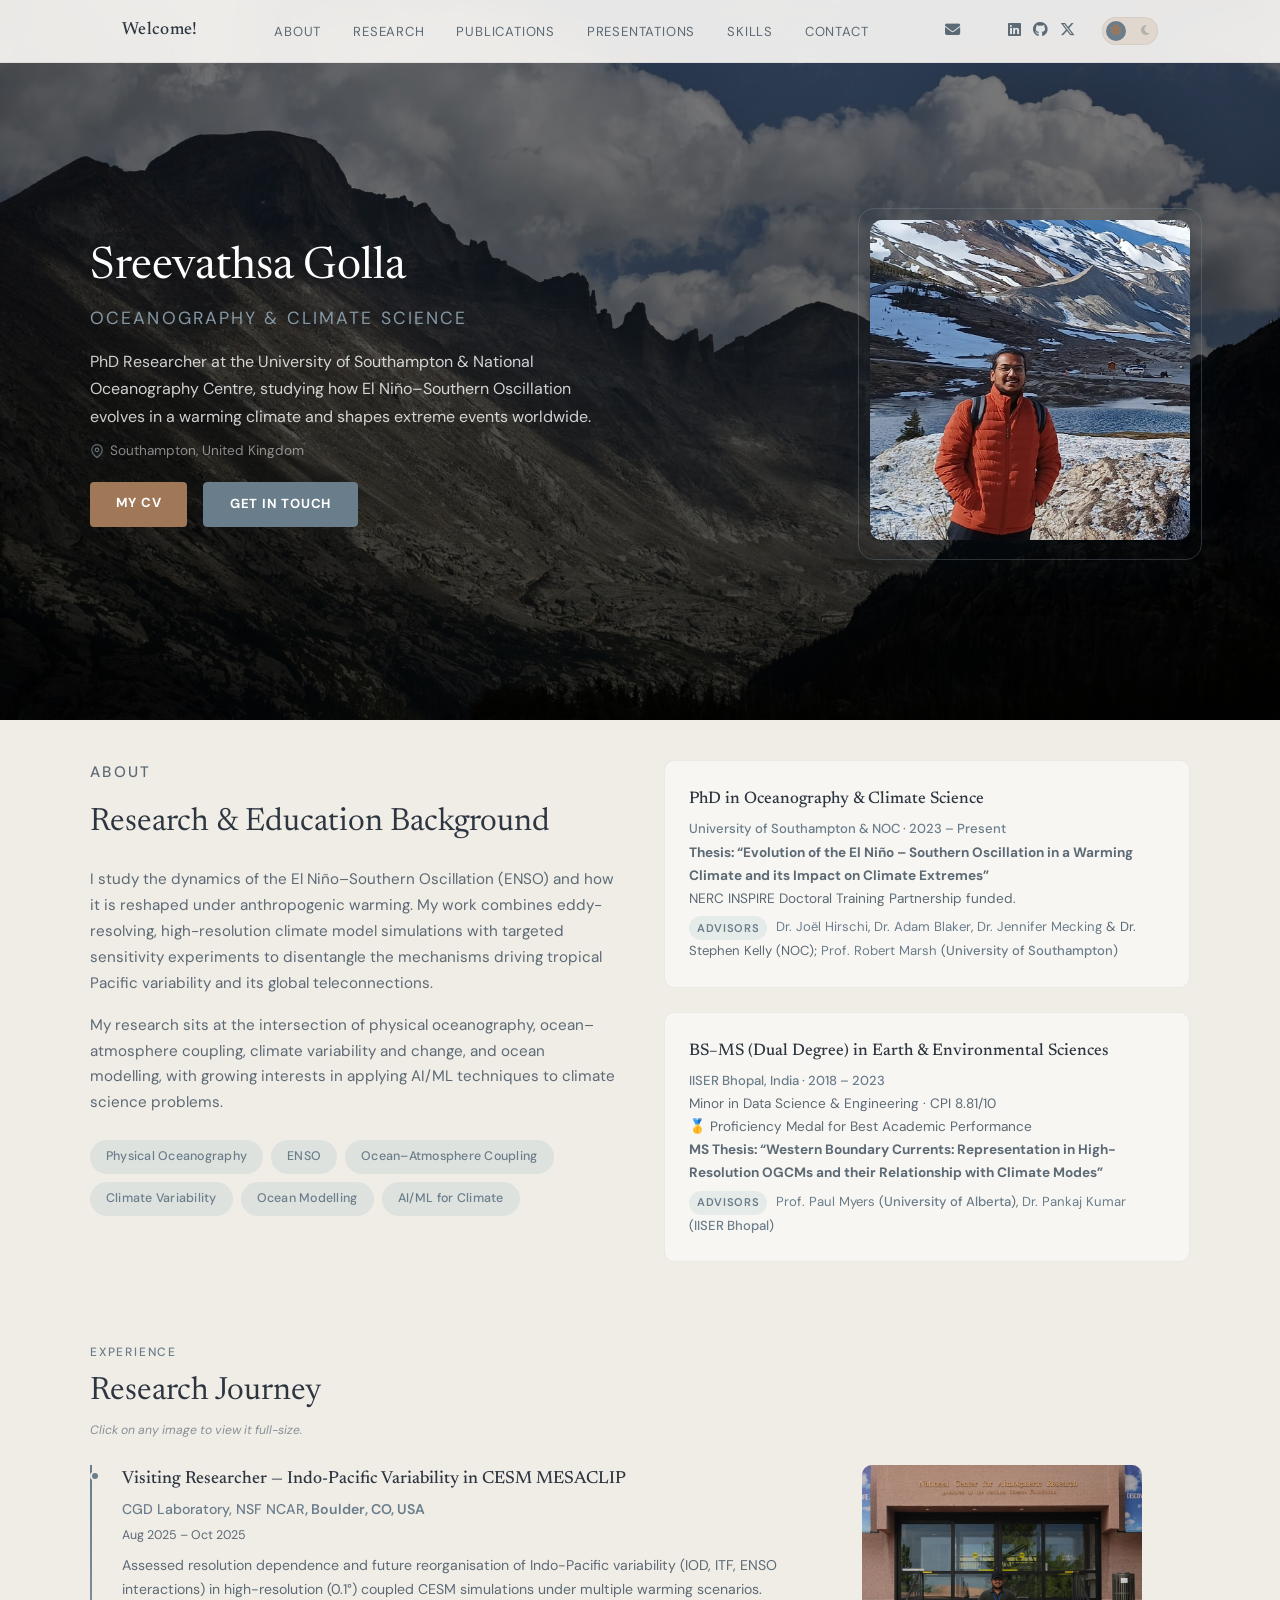
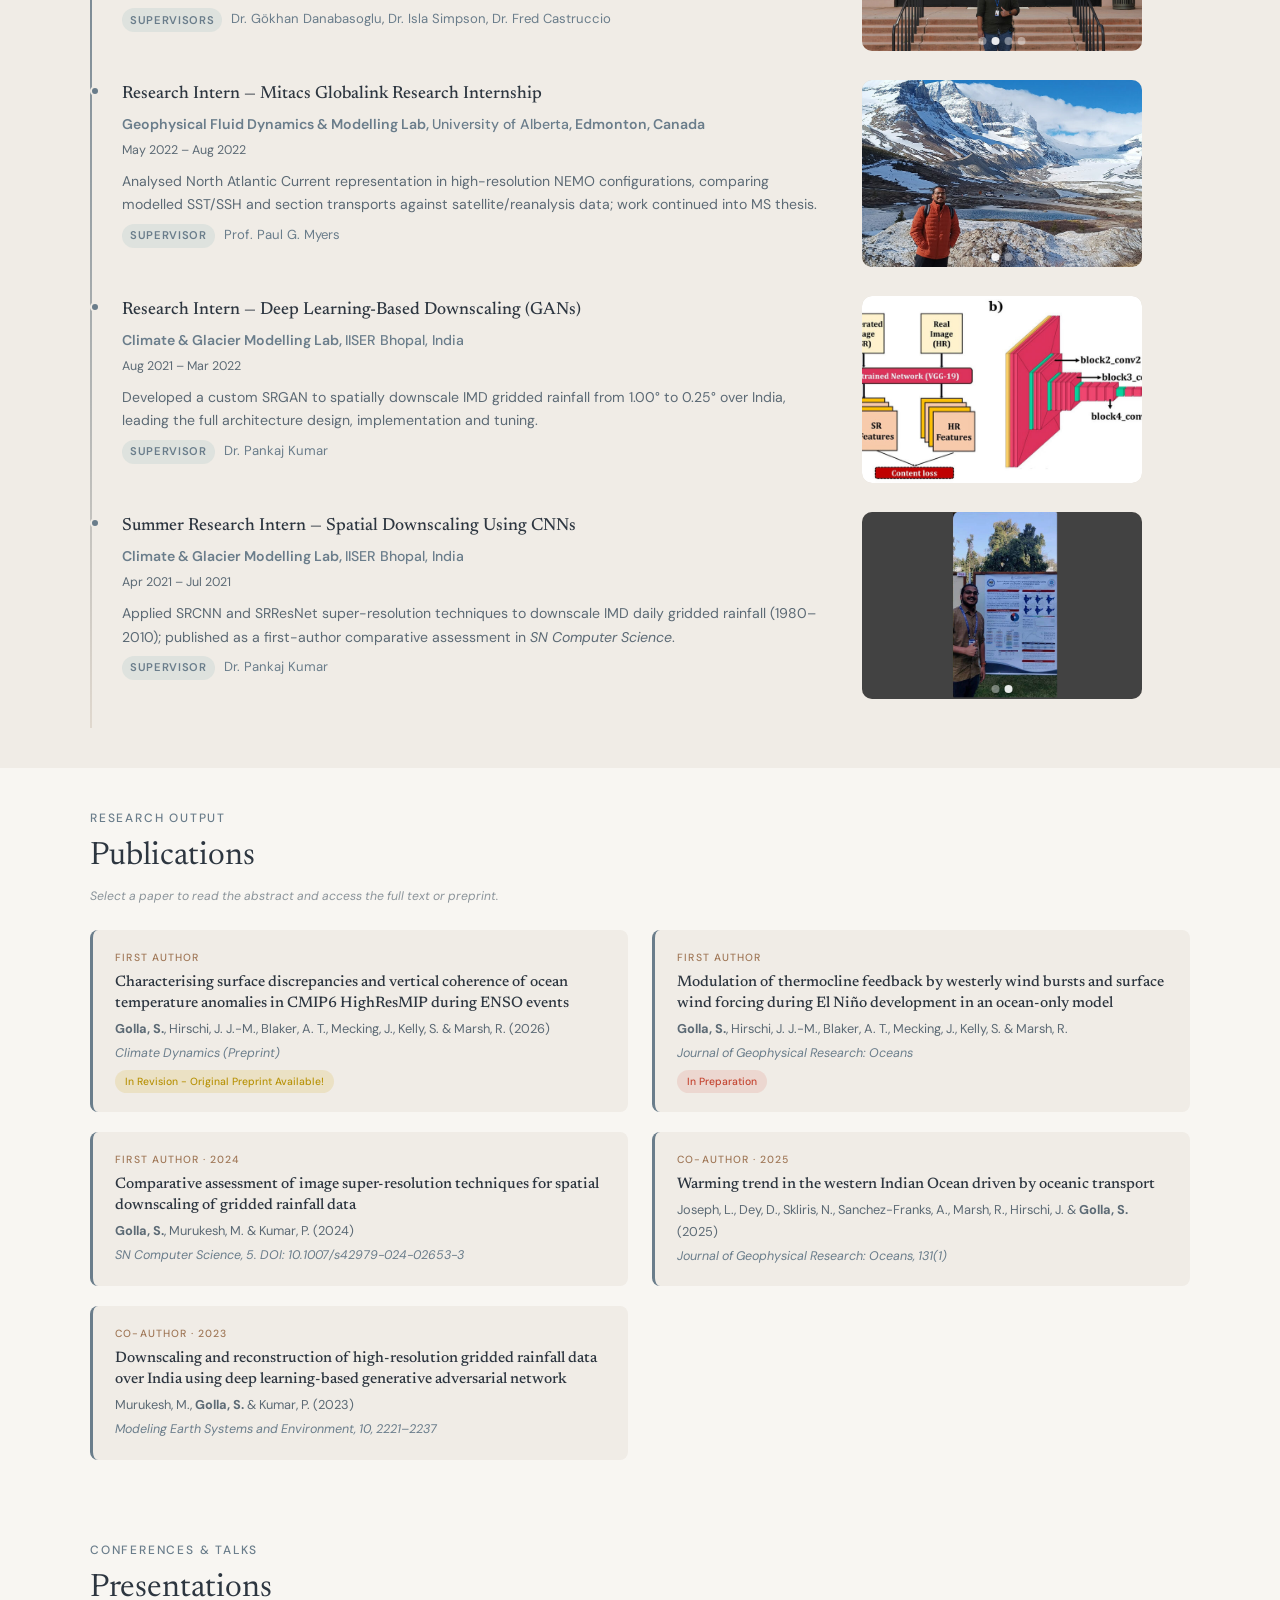
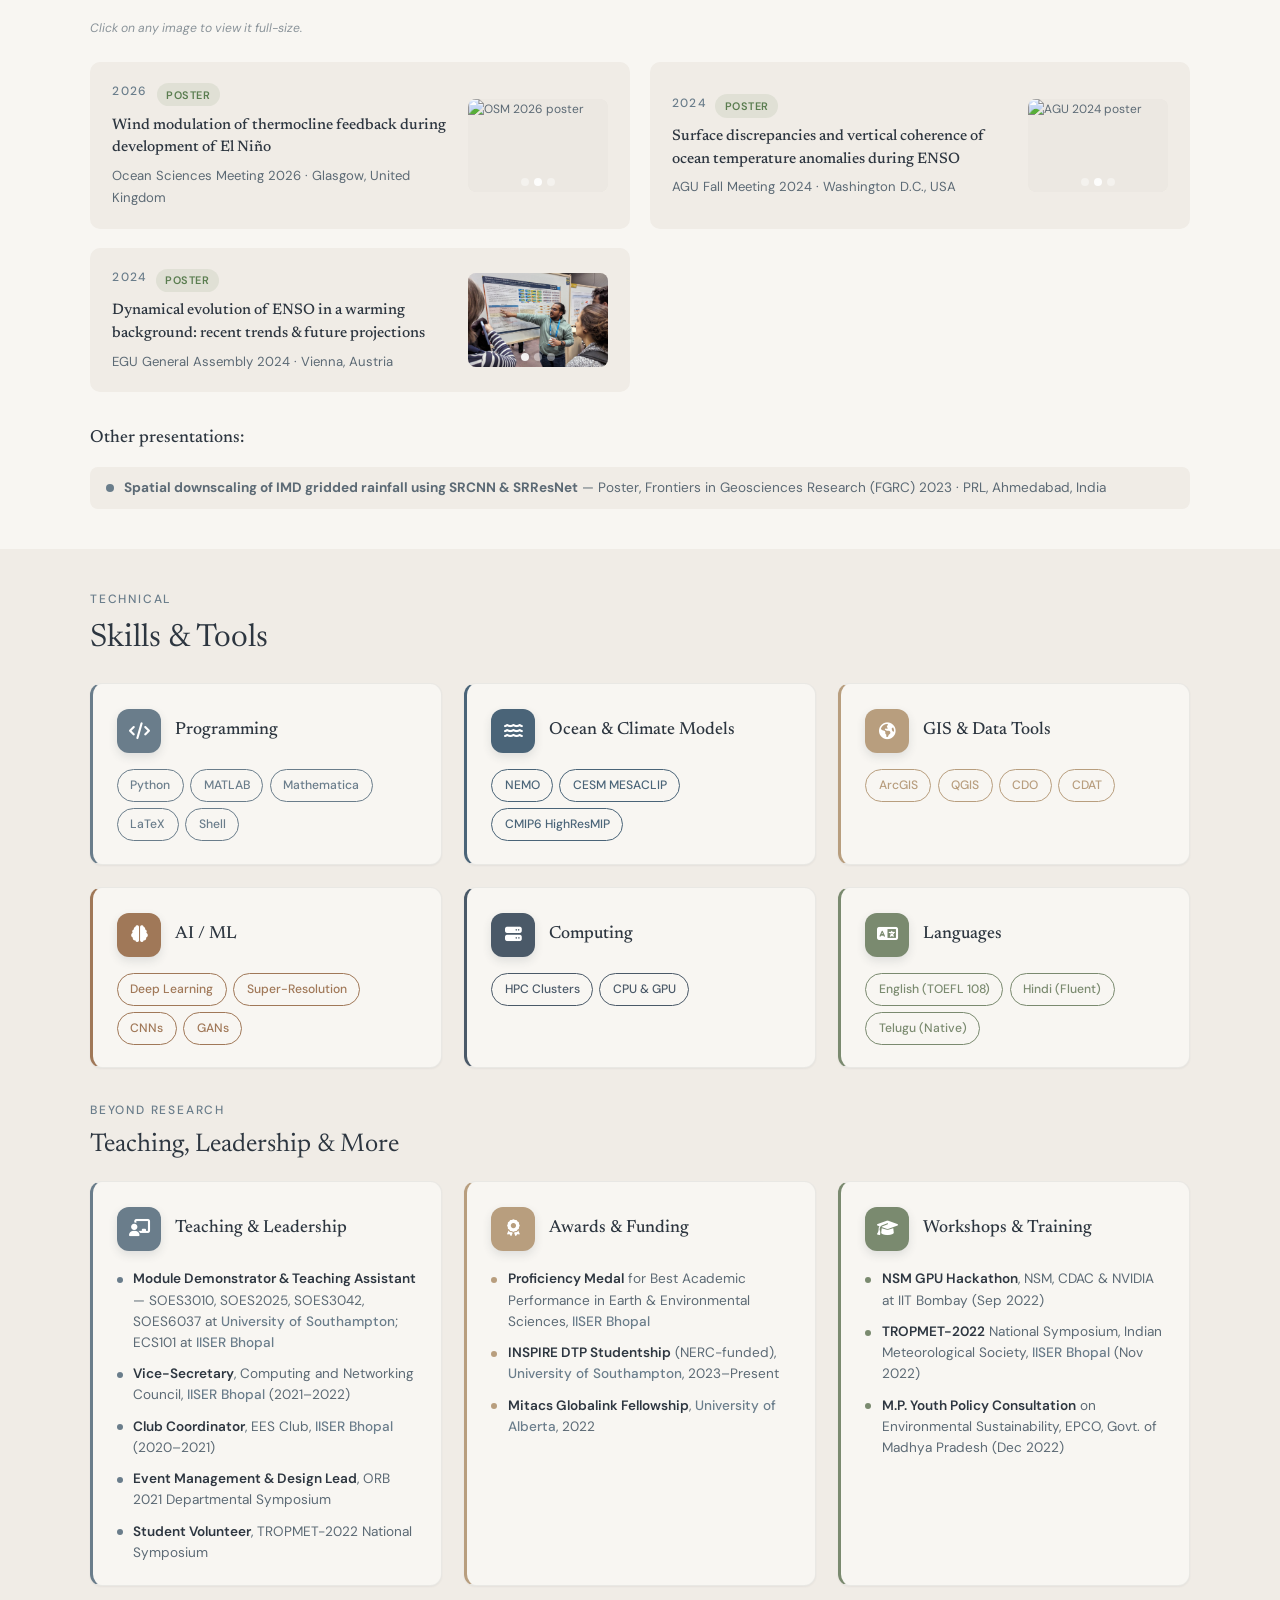
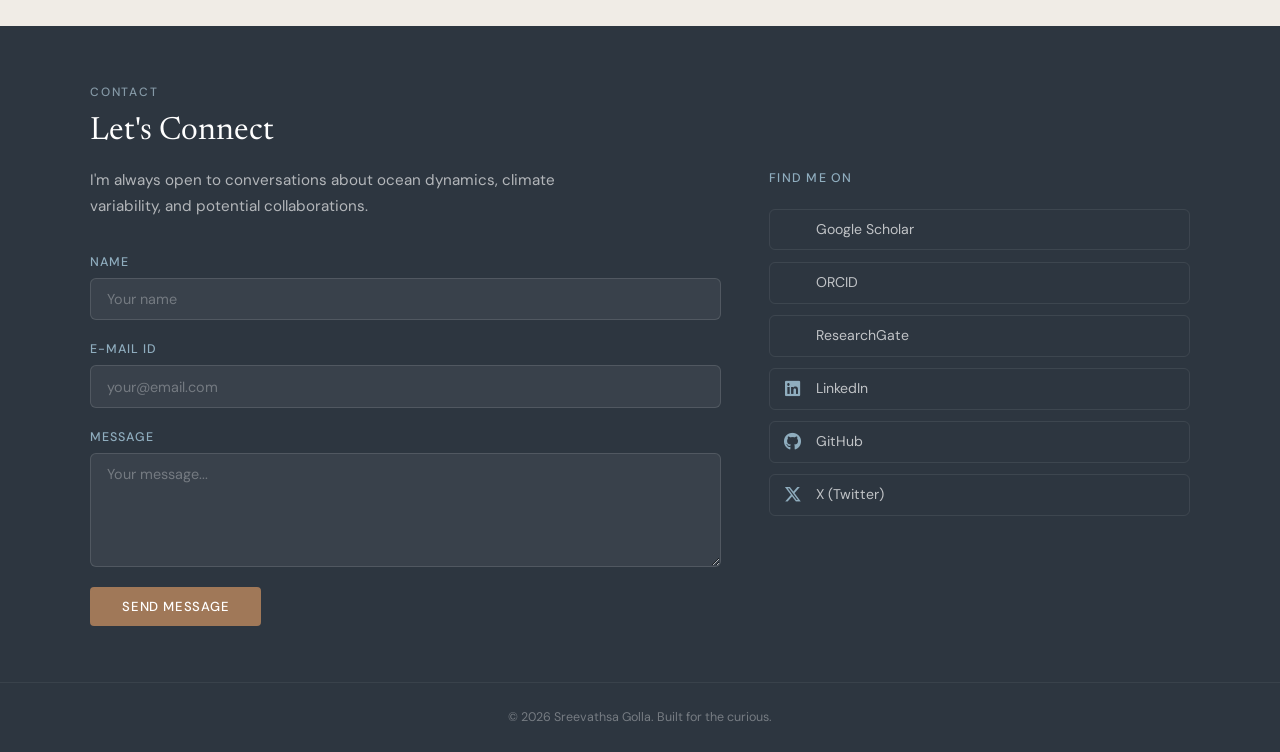
==== commit 2659a02d: "Redesign Teaching, Leadership & More as three accent cards Split the sub-section into three equal ca" ====
--- a/index.html
+++ b/index.html
@@ -615,12 +615,6 @@
   transition:background .2s ease,color .2s ease;
 }
 .skill-pills span:hover{background:var(--card-accent,var(--teal));color:#fff}
-.teaching-list{display:flex;flex-direction:column;gap:0.25rem}
-.teaching-item{
-  display:flex;align-items:flex-start;gap:0.6rem;
-  padding:0.45rem 0.8rem;border-radius:8px;font-size:0.85rem;color:var(--text-light);
-}
-.teaching-item strong{color:var(--deep);font-weight:600}
 .teaching-bullet{
   width:8px;height:8px;border-radius:50%;background:var(--teal);
   flex-shrink:0;margin-top:0.5rem;
@@ -635,15 +629,51 @@
   padding:0.15rem 0.5rem;border-radius:100px;margin-right:0.3rem;vertical-align:middle;
 }
 .timeline-item .role-place{font-size:0.88rem;color:var(--teal);font-weight:600;margin:0.2rem 0}
-.teaching-leadership-grid{
-  display:grid;grid-template-columns:1fr 1fr;gap:2.5rem;align-items:start;
-}
-.teaching-col-title{
+.tl-grid{
+  display:grid;grid-template-columns:repeat(auto-fit,minmax(280px,1fr));
+  gap:1.4rem;align-items:stretch;
+}
+.tl-card{
+  position:relative;padding:1.55rem 1.5rem 1.4rem;border-radius:12px;
+  background:var(--white);border:1px solid var(--border);
+  border-left:3px solid var(--card-accent,var(--teal));
+  box-shadow:0 1px 2px var(--card-shadow);
+  transition:transform .3s ease,box-shadow .3s ease;
+  display:flex;flex-direction:column;
+}
+.tl-card.fade-in.visible:hover,.tl-card:hover{
+  transform:translateY(-4px);
+  box-shadow:0 12px 30px var(--card-shadow);
+}
+.tl-card[data-accent="teaching"]{--card-accent:#6a7d8b}
+.tl-card[data-accent="awards"]{--card-accent:#b89e7e}
+.tl-card[data-accent="workshops"]{--card-accent:#7a8a6f}
+[data-theme="dark"] .tl-card[data-accent="teaching"]{--card-accent:#8fa5b3}
+[data-theme="dark"] .tl-card[data-accent="awards"]{--card-accent:#c4a882}
+[data-theme="dark"] .tl-card[data-accent="workshops"]{--card-accent:#9aa890}
+.tl-header{display:flex;align-items:center;gap:0.85rem;margin-bottom:1.1rem}
+.tl-icon-badge{
+  width:44px;height:44px;border-radius:12px;
+  background:var(--card-accent,var(--teal));
+  display:flex;align-items:center;justify-content:center;
+  flex-shrink:0;box-shadow:0 4px 10px rgba(45,54,64,0.12);
+}
+.tl-icon-badge i{color:#fff;font-size:1.05rem}
+.tl-card h4{
   font-family:'Newsreader',serif;font-size:1.1rem;font-weight:500;
-  color:var(--deep);margin-bottom:0.8rem;
-}
-.awards-section,.workshops-section{margin-bottom:1rem}
-.awards-section:last-child,.workshops-section:last-child{margin-bottom:0}
+  color:var(--deep);margin:0;line-height:1.25;
+}
+.tl-list{display:flex;flex-direction:column;gap:0.65rem}
+.tl-item{
+  display:flex;align-items:flex-start;gap:0.65rem;
+  font-size:0.85rem;color:var(--text-light);line-height:1.55;
+}
+.tl-item strong{color:var(--deep);font-weight:600}
+.tl-bullet{
+  width:6px;height:6px;border-radius:50%;
+  background:var(--card-accent,var(--teal));
+  flex-shrink:0;margin-top:0.55rem;
+}
 
 /* ─── CONTACT ─── */
 #contact{
@@ -730,7 +760,7 @@
   .timeline-item{grid-template-columns:1fr}
   .carousel{max-width:340px;margin-top:0.5rem}
   .contact-grid{grid-template-columns:1fr}
-  .teaching-leadership-grid{grid-template-columns:1fr}
+  .tl-grid{grid-template-columns:1fr}
 }
 @media(max-width:640px){
   .nav-links{
@@ -1106,33 +1136,40 @@
 
     <p class="section-label" style="margin-top:2rem">Beyond Research</p>
     <h3 class="section-title" style="font-size:1.6rem;margin-bottom:1.2rem">Teaching, Leadership &amp; More</h3>
-    <div class="teaching-leadership-grid">
-      <div>
-        <p class="teaching-col-title">Teaching &amp; Leadership</p>
-        <div class="teaching-list">
-          <div class="teaching-item fade-in"><span class="teaching-bullet"></span><div><strong>Module Demonstrator &amp; Teaching Assistant</strong> &mdash; SOES3010, SOES2025, SOES3042, SOES6037 at <a href="https://www.southampton.ac.uk/" target="_blank" class="inst-link">University of Southampton</a>; ECS101 at <a href="https://www.iiserb.ac.in/" target="_blank" class="inst-link">IISER Bhopal</a></div></div>
-          <div class="teaching-item fade-in"><span class="teaching-bullet"></span><div><strong>Vice-Secretary</strong>, Computing and Networking Council, <a href="https://www.iiserb.ac.in/" target="_blank" class="inst-link">IISER Bhopal</a> (2021&ndash;2022)</div></div>
-          <div class="teaching-item fade-in"><span class="teaching-bullet"></span><div><strong>Club Coordinator</strong>, EES Club, <a href="https://www.iiserb.ac.in/" target="_blank" class="inst-link">IISER Bhopal</a> (2020&ndash;2021)</div></div>
-          <div class="teaching-item fade-in"><span class="teaching-bullet"></span><div><strong>Event Management &amp; Design Lead</strong>, ORB 2021 Departmental Symposium</div></div>
-          <div class="teaching-item fade-in"><span class="teaching-bullet"></span><div><strong>Student Volunteer</strong>, TROPMET-2022 National Symposium</div></div>
-        </div>
-      </div>
-      <div>
-        <div class="awards-section">
-          <p class="teaching-col-title">Awards &amp; Funding</p>
-          <div class="teaching-list">
-            <div class="teaching-item fade-in"><span class="teaching-bullet"></span><div><strong>Proficiency Medal</strong> for Best Academic Performance in Earth &amp; Environmental Sciences, <a href="https://www.iiserb.ac.in/" target="_blank" class="inst-link">IISER Bhopal</a></div></div>
-            <div class="teaching-item fade-in"><span class="teaching-bullet"></span><div><strong>INSPIRE DTP Studentship</strong> (NERC-funded), <a href="https://www.southampton.ac.uk/" target="_blank" class="inst-link">University of Southampton</a>, 2023&ndash;Present</div></div>
-            <div class="teaching-item fade-in"><span class="teaching-bullet"></span><div><strong>Mitacs Globalink Fellowship</strong>, <a href="https://www.ualberta.ca/en/index.html" target="_blank" class="inst-link">University of Alberta</a>, 2022</div></div>
-          </div>
-        </div>
-        <div class="workshops-section">
-          <p class="teaching-col-title">Workshops &amp; Training</p>
-          <div class="teaching-list">
-            <div class="teaching-item fade-in"><span class="teaching-bullet"></span><div><strong>NSM GPU Hackathon</strong>, NSM, CDAC &amp; NVIDIA at IIT Bombay (Sep 2022)</div></div>
-            <div class="teaching-item fade-in"><span class="teaching-bullet"></span><div><strong>TROPMET-2022</strong> National Symposium, Indian Meteorological Society, <a href="https://www.iiserb.ac.in/" target="_blank" class="inst-link">IISER Bhopal</a> (Nov 2022)</div></div>
-            <div class="teaching-item fade-in"><span class="teaching-bullet"></span><div><strong>M.P. Youth Policy Consultation</strong> on Environmental Sustainability, EPCO, Govt. of Madhya Pradesh (Dec 2022)</div></div>
-          </div>
+    <div class="tl-grid">
+      <div class="tl-card fade-in" data-accent="teaching">
+        <div class="tl-header">
+          <div class="tl-icon-badge"><i class="fas fa-chalkboard-user"></i></div>
+          <h4>Teaching &amp; Leadership</h4>
+        </div>
+        <div class="tl-list">
+          <div class="tl-item"><span class="tl-bullet"></span><div><strong>Module Demonstrator &amp; Teaching Assistant</strong> &mdash; SOES3010, SOES2025, SOES3042, SOES6037 at <a href="https://www.southampton.ac.uk/" target="_blank" class="inst-link">University of Southampton</a>; ECS101 at <a href="https://www.iiserb.ac.in/" target="_blank" class="inst-link">IISER Bhopal</a></div></div>
+          <div class="tl-item"><span class="tl-bullet"></span><div><strong>Vice-Secretary</strong>, Computing and Networking Council, <a href="https://www.iiserb.ac.in/" target="_blank" class="inst-link">IISER Bhopal</a> (2021&ndash;2022)</div></div>
+          <div class="tl-item"><span class="tl-bullet"></span><div><strong>Club Coordinator</strong>, EES Club, <a href="https://www.iiserb.ac.in/" target="_blank" class="inst-link">IISER Bhopal</a> (2020&ndash;2021)</div></div>
+          <div class="tl-item"><span class="tl-bullet"></span><div><strong>Event Management &amp; Design Lead</strong>, ORB 2021 Departmental Symposium</div></div>
+          <div class="tl-item"><span class="tl-bullet"></span><div><strong>Student Volunteer</strong>, TROPMET-2022 National Symposium</div></div>
+        </div>
+      </div>
+      <div class="tl-card fade-in" data-accent="awards">
+        <div class="tl-header">
+          <div class="tl-icon-badge"><i class="fas fa-award"></i></div>
+          <h4>Awards &amp; Funding</h4>
+        </div>
+        <div class="tl-list">
+          <div class="tl-item"><span class="tl-bullet"></span><div><strong>Proficiency Medal</strong> for Best Academic Performance in Earth &amp; Environmental Sciences, <a href="https://www.iiserb.ac.in/" target="_blank" class="inst-link">IISER Bhopal</a></div></div>
+          <div class="tl-item"><span class="tl-bullet"></span><div><strong>INSPIRE DTP Studentship</strong> (NERC-funded), <a href="https://www.southampton.ac.uk/" target="_blank" class="inst-link">University of Southampton</a>, 2023&ndash;Present</div></div>
+          <div class="tl-item"><span class="tl-bullet"></span><div><strong>Mitacs Globalink Fellowship</strong>, <a href="https://www.ualberta.ca/en/index.html" target="_blank" class="inst-link">University of Alberta</a>, 2022</div></div>
+        </div>
+      </div>
+      <div class="tl-card fade-in" data-accent="workshops">
+        <div class="tl-header">
+          <div class="tl-icon-badge"><i class="fas fa-graduation-cap"></i></div>
+          <h4>Workshops &amp; Training</h4>
+        </div>
+        <div class="tl-list">
+          <div class="tl-item"><span class="tl-bullet"></span><div><strong>NSM GPU Hackathon</strong>, NSM, CDAC &amp; NVIDIA at IIT Bombay (Sep 2022)</div></div>
+          <div class="tl-item"><span class="tl-bullet"></span><div><strong>TROPMET-2022</strong> National Symposium, Indian Meteorological Society, <a href="https://www.iiserb.ac.in/" target="_blank" class="inst-link">IISER Bhopal</a> (Nov 2022)</div></div>
+          <div class="tl-item"><span class="tl-bullet"></span><div><strong>M.P. Youth Policy Consultation</strong> on Environmental Sustainability, EPCO, Govt. of Madhya Pradesh (Dec 2022)</div></div>
         </div>
       </div>
     </div>
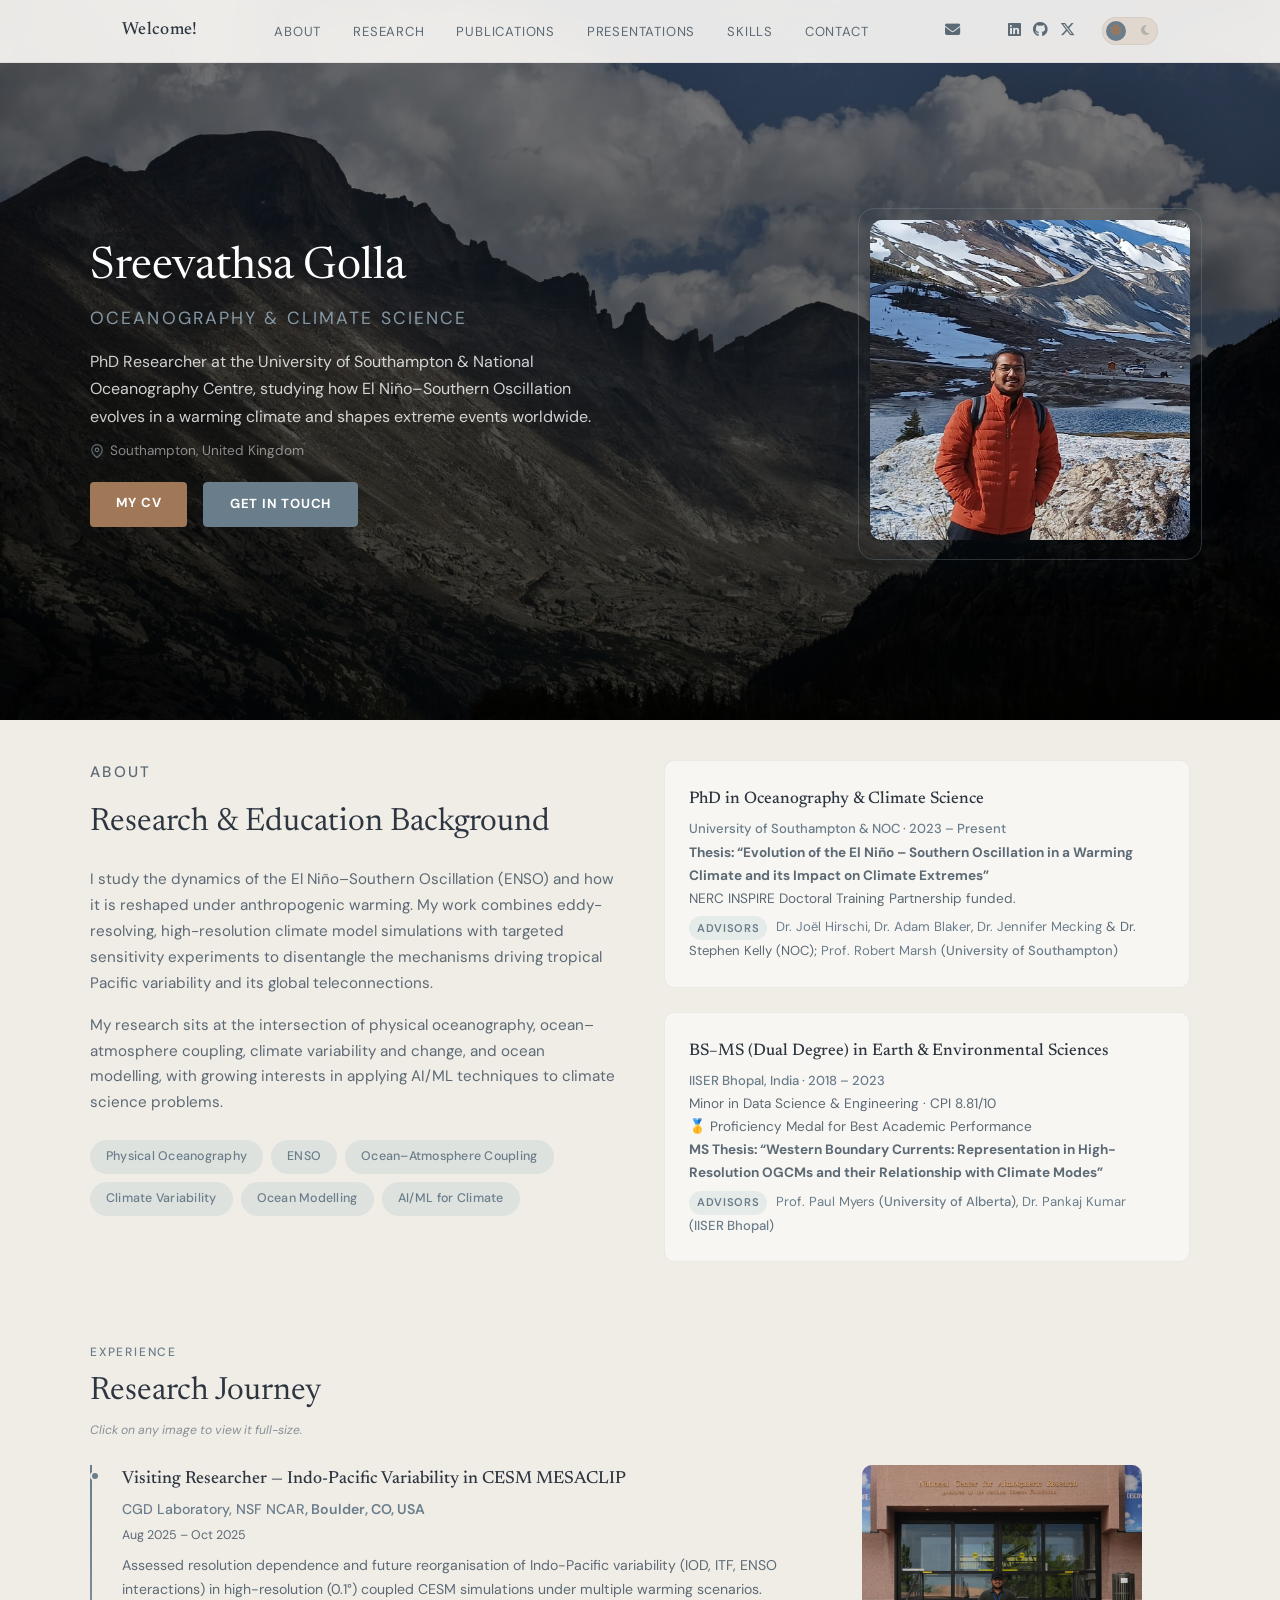
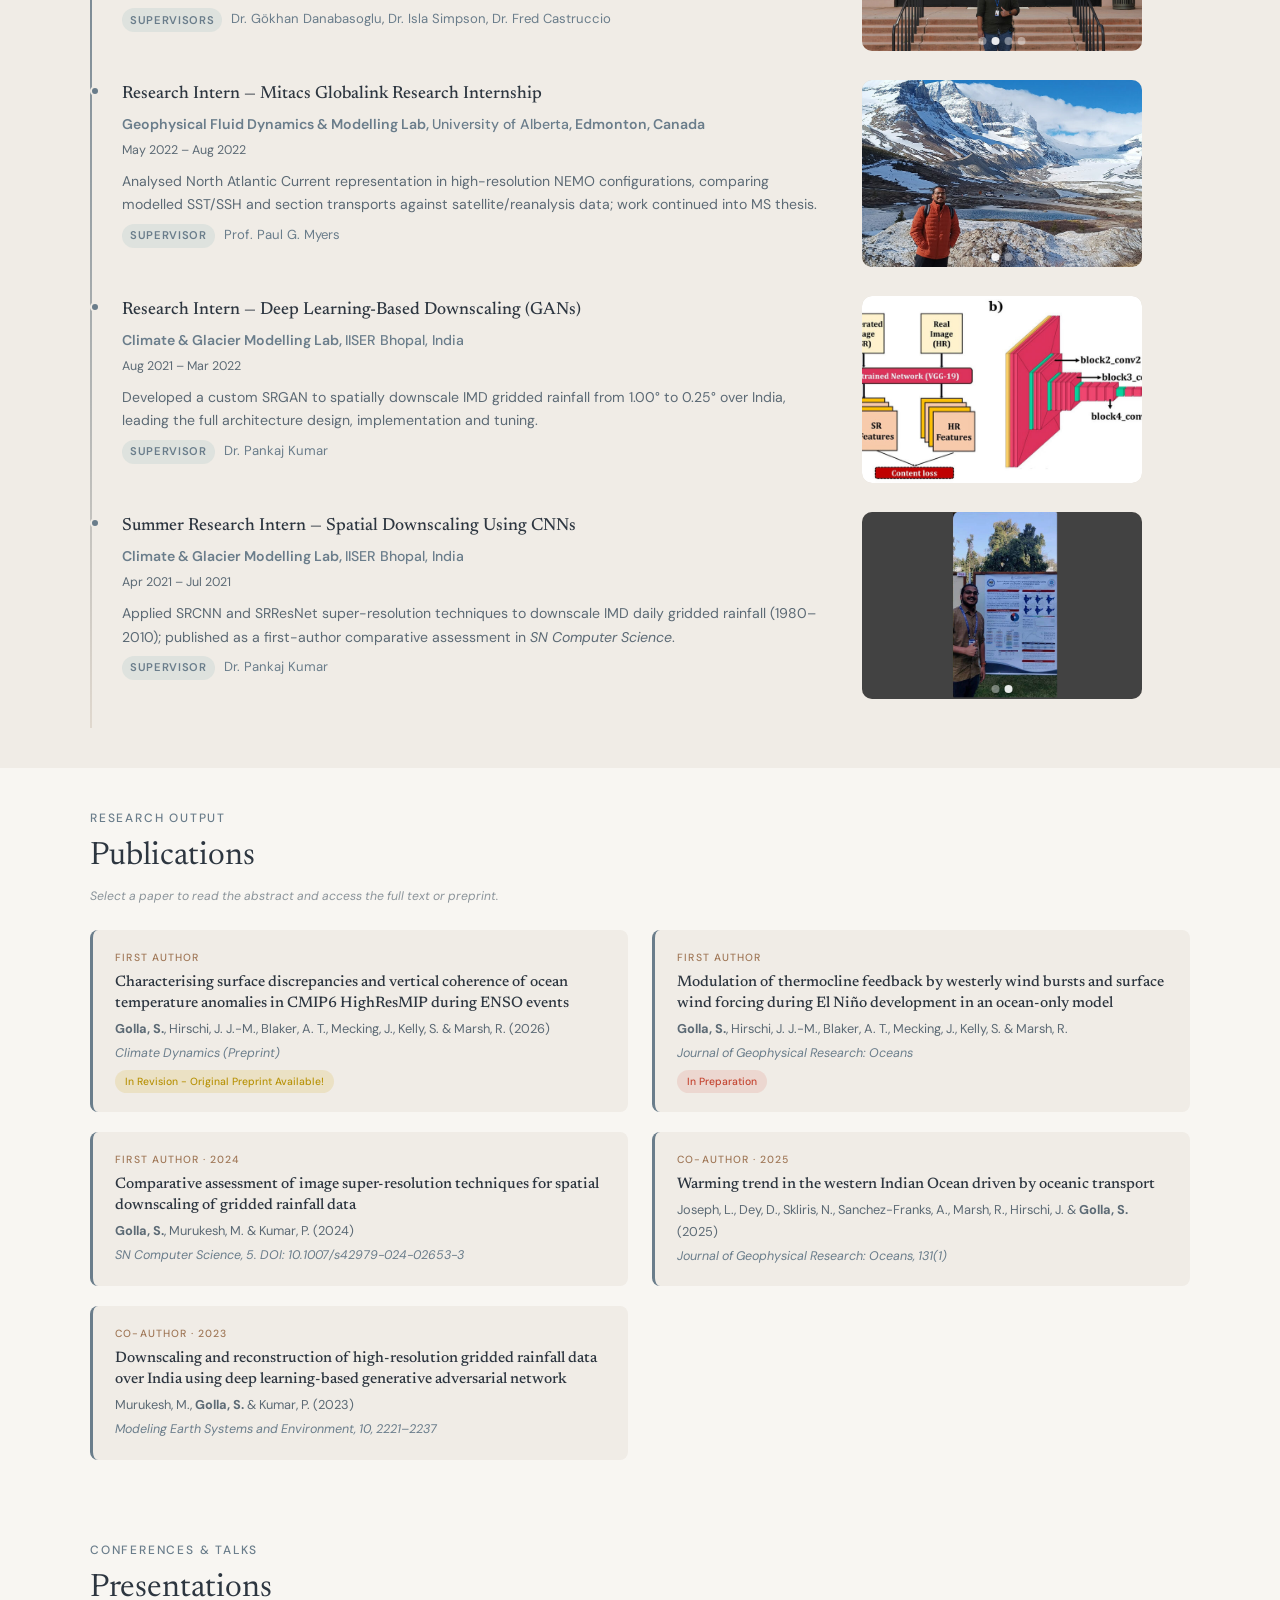
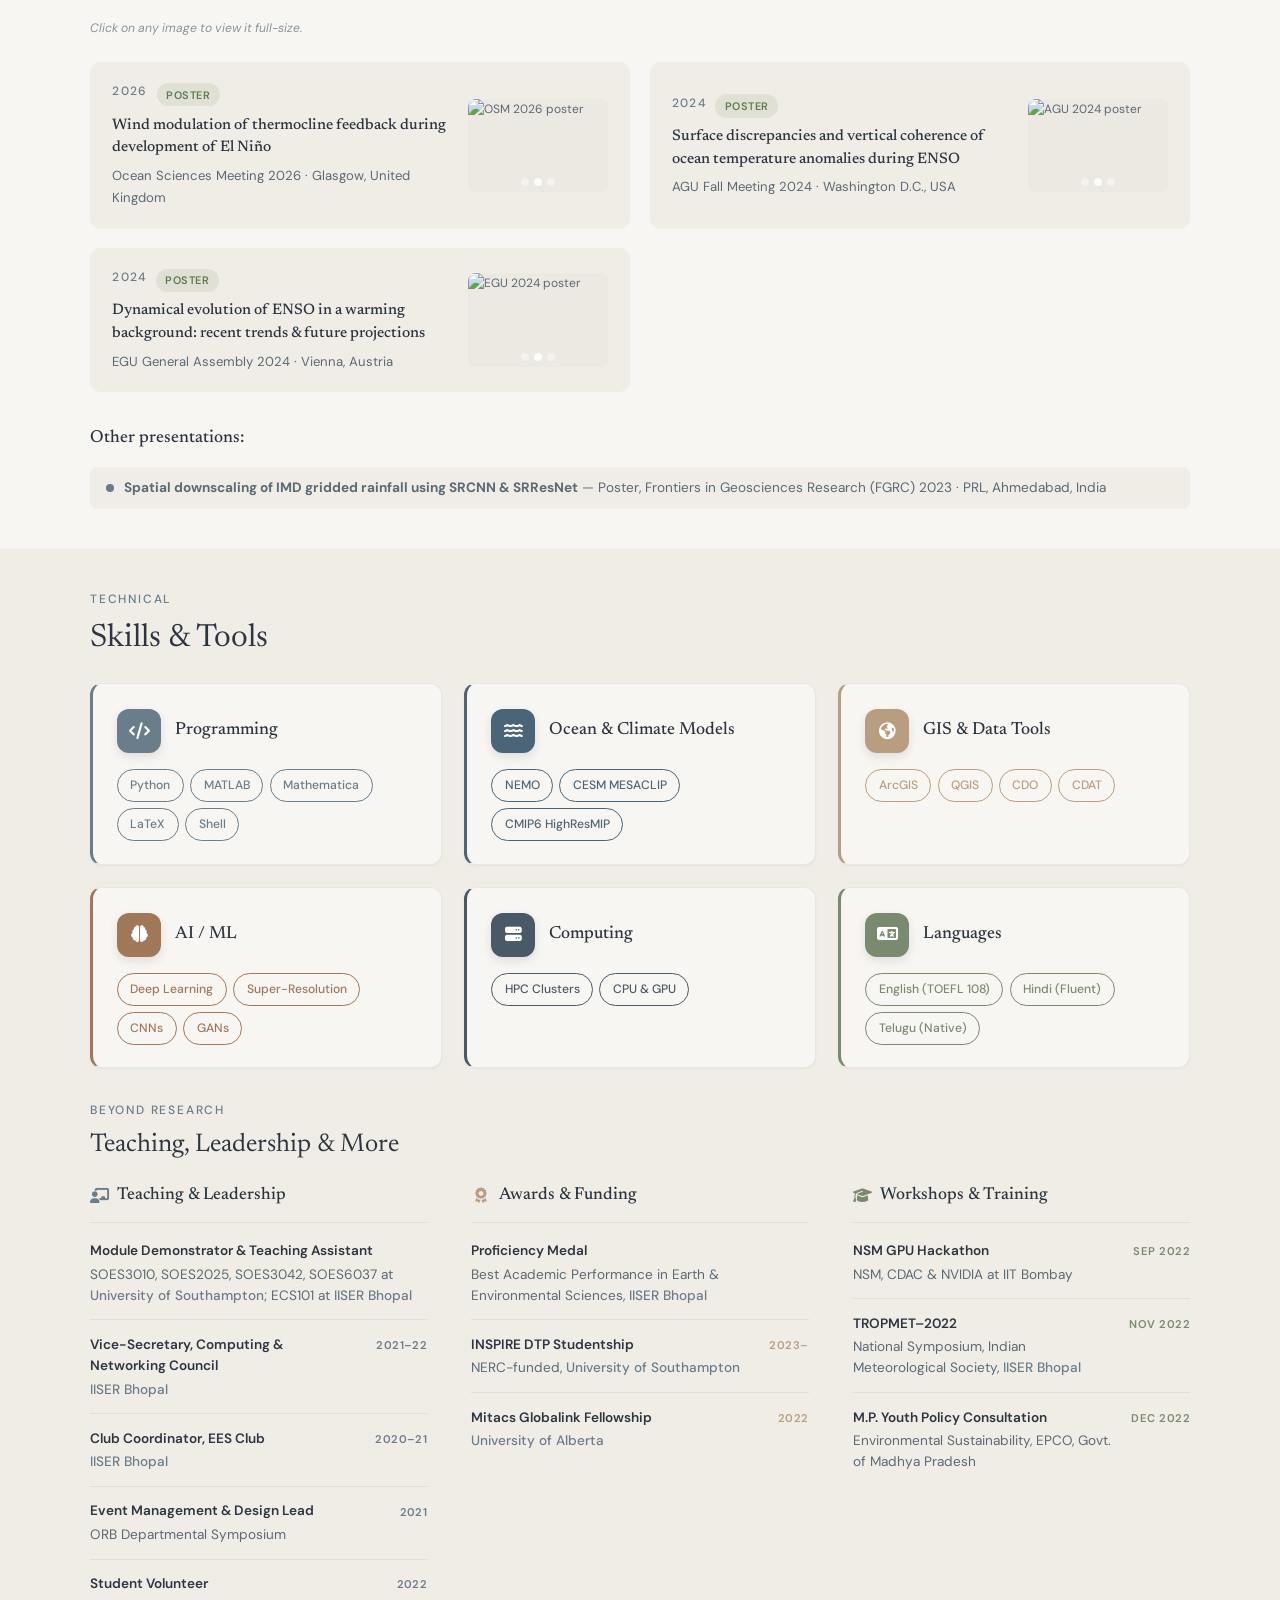
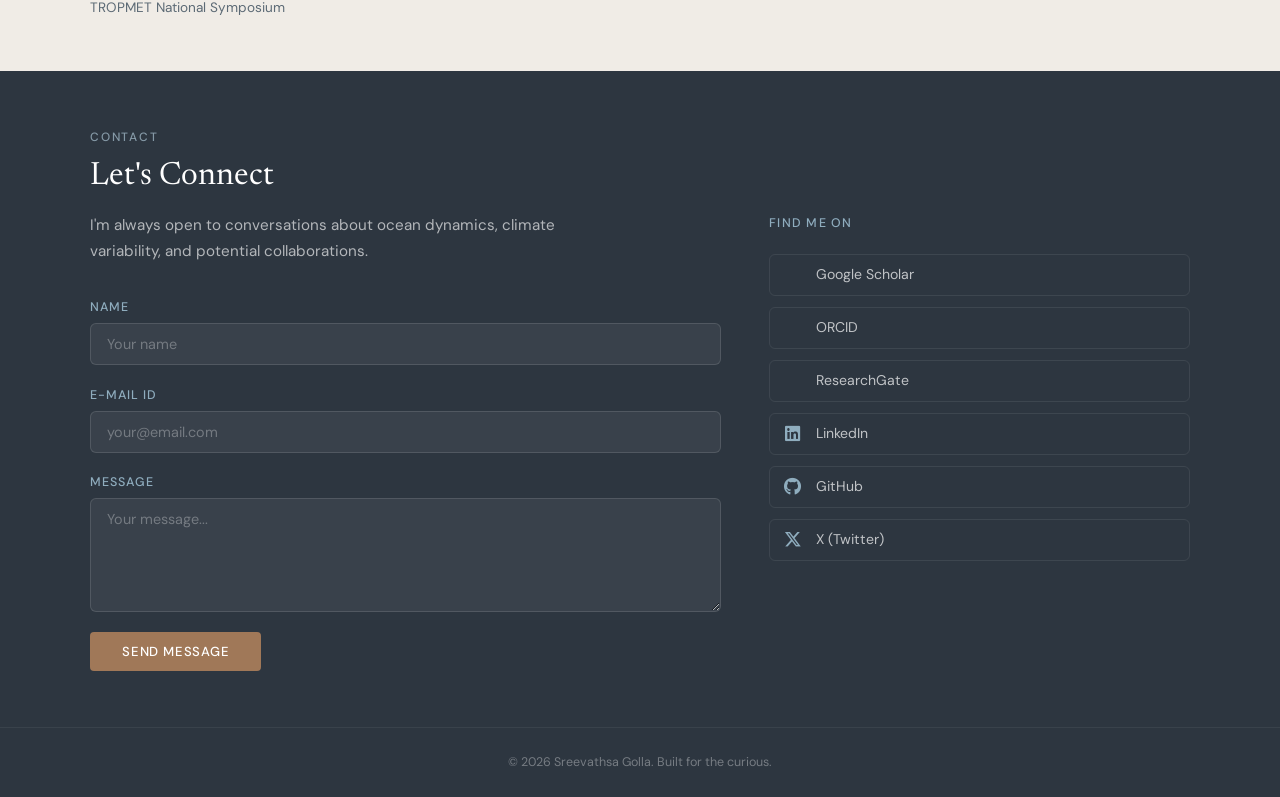
==== commit 3ae9204e: "Rework Teaching, Leadership & More as flat editorial layout Replace the duplicate card styling with " ====
--- a/index.html
+++ b/index.html
@@ -630,50 +630,49 @@
 }
 .timeline-item .role-place{font-size:0.88rem;color:var(--teal);font-weight:600;margin:0.2rem 0}
 .tl-grid{
-  display:grid;grid-template-columns:repeat(auto-fit,minmax(280px,1fr));
-  gap:1.4rem;align-items:stretch;
-}
-.tl-card{
-  position:relative;padding:1.55rem 1.5rem 1.4rem;border-radius:12px;
-  background:var(--white);border:1px solid var(--border);
-  border-left:3px solid var(--card-accent,var(--teal));
-  box-shadow:0 1px 2px var(--card-shadow);
-  transition:transform .3s ease,box-shadow .3s ease;
-  display:flex;flex-direction:column;
-}
-.tl-card.fade-in.visible:hover,.tl-card:hover{
-  transform:translateY(-4px);
-  box-shadow:0 12px 30px var(--card-shadow);
-}
-.tl-card[data-accent="teaching"]{--card-accent:#6a7d8b}
-.tl-card[data-accent="awards"]{--card-accent:#b89e7e}
-.tl-card[data-accent="workshops"]{--card-accent:#7a8a6f}
-[data-theme="dark"] .tl-card[data-accent="teaching"]{--card-accent:#8fa5b3}
-[data-theme="dark"] .tl-card[data-accent="awards"]{--card-accent:#c4a882}
-[data-theme="dark"] .tl-card[data-accent="workshops"]{--card-accent:#9aa890}
-.tl-header{display:flex;align-items:center;gap:0.85rem;margin-bottom:1.1rem}
-.tl-icon-badge{
-  width:44px;height:44px;border-radius:12px;
-  background:var(--card-accent,var(--teal));
-  display:flex;align-items:center;justify-content:center;
-  flex-shrink:0;box-shadow:0 4px 10px rgba(45,54,64,0.12);
-}
-.tl-icon-badge i{color:#fff;font-size:1.05rem}
-.tl-card h4{
-  font-family:'Newsreader',serif;font-size:1.1rem;font-weight:500;
-  color:var(--deep);margin:0;line-height:1.25;
-}
-.tl-list{display:flex;flex-direction:column;gap:0.65rem}
-.tl-item{
-  display:flex;align-items:flex-start;gap:0.65rem;
+  display:grid;grid-template-columns:repeat(auto-fit,minmax(260px,1fr));
+  gap:2rem 2.75rem;align-items:start;
+}
+.tl-col{display:flex;flex-direction:column}
+.tl-col[data-accent="teaching"]{--card-accent:#6a7d8b}
+.tl-col[data-accent="awards"]{--card-accent:#b89e7e}
+.tl-col[data-accent="workshops"]{--card-accent:#7a8a6f}
+[data-theme="dark"] .tl-col[data-accent="teaching"]{--card-accent:#8fa5b3}
+[data-theme="dark"] .tl-col[data-accent="awards"]{--card-accent:#c4a882}
+[data-theme="dark"] .tl-col[data-accent="workshops"]{--card-accent:#9aa890}
+.tl-col-header{
+  display:flex;align-items:center;gap:0.6rem;
+  padding-bottom:0.7rem;margin-bottom:0.25rem;
+  border-bottom:1px solid var(--border);
+}
+.tl-col-header i{
+  color:var(--card-accent,var(--teal));font-size:0.95rem;
+  width:1.1rem;text-align:center;
+}
+.tl-col-header h4{
+  font-family:'Newsreader',serif;font-size:1.08rem;font-weight:500;
+  color:var(--deep);margin:0;letter-spacing:0;
+}
+.tl-list{display:flex;flex-direction:column}
+.tl-entry{
+  display:flex;justify-content:space-between;align-items:flex-start;gap:0.9rem;
+  padding:0.85rem 0;border-top:1px solid var(--border);
   font-size:0.85rem;color:var(--text-light);line-height:1.55;
-}
-.tl-item strong{color:var(--deep);font-weight:600}
-.tl-bullet{
-  width:6px;height:6px;border-radius:50%;
-  background:var(--card-accent,var(--teal));
-  flex-shrink:0;margin-top:0.55rem;
-}
+  transition:padding-left .25s ease;
+}
+.tl-entry:first-child{border-top:none}
+.tl-entry:hover{padding-left:0.45rem}
+.tl-entry-body{flex:1;min-width:0}
+.tl-entry-body strong{
+  display:block;color:var(--deep);font-weight:600;
+  margin-bottom:0.15rem;
+}
+.tl-entry-date{
+  flex-shrink:0;font-size:0.7rem;letter-spacing:0.04em;
+  color:var(--card-accent,var(--teal));font-weight:600;
+  padding-top:0.2rem;white-space:nowrap;text-transform:uppercase;
+}
+.tl-entry-date:empty{display:none}
 
 /* ─── CONTACT ─── */
 #contact{
@@ -1137,39 +1136,105 @@
     <p class="section-label" style="margin-top:2rem">Beyond Research</p>
     <h3 class="section-title" style="font-size:1.6rem;margin-bottom:1.2rem">Teaching, Leadership &amp; More</h3>
     <div class="tl-grid">
-      <div class="tl-card fade-in" data-accent="teaching">
-        <div class="tl-header">
-          <div class="tl-icon-badge"><i class="fas fa-chalkboard-user"></i></div>
+      <div class="tl-col fade-in" data-accent="teaching">
+        <div class="tl-col-header">
+          <i class="fas fa-chalkboard-user"></i>
           <h4>Teaching &amp; Leadership</h4>
         </div>
         <div class="tl-list">
-          <div class="tl-item"><span class="tl-bullet"></span><div><strong>Module Demonstrator &amp; Teaching Assistant</strong> &mdash; SOES3010, SOES2025, SOES3042, SOES6037 at <a href="https://www.southampton.ac.uk/" target="_blank" class="inst-link">University of Southampton</a>; ECS101 at <a href="https://www.iiserb.ac.in/" target="_blank" class="inst-link">IISER Bhopal</a></div></div>
-          <div class="tl-item"><span class="tl-bullet"></span><div><strong>Vice-Secretary</strong>, Computing and Networking Council, <a href="https://www.iiserb.ac.in/" target="_blank" class="inst-link">IISER Bhopal</a> (2021&ndash;2022)</div></div>
-          <div class="tl-item"><span class="tl-bullet"></span><div><strong>Club Coordinator</strong>, EES Club, <a href="https://www.iiserb.ac.in/" target="_blank" class="inst-link">IISER Bhopal</a> (2020&ndash;2021)</div></div>
-          <div class="tl-item"><span class="tl-bullet"></span><div><strong>Event Management &amp; Design Lead</strong>, ORB 2021 Departmental Symposium</div></div>
-          <div class="tl-item"><span class="tl-bullet"></span><div><strong>Student Volunteer</strong>, TROPMET-2022 National Symposium</div></div>
-        </div>
-      </div>
-      <div class="tl-card fade-in" data-accent="awards">
-        <div class="tl-header">
-          <div class="tl-icon-badge"><i class="fas fa-award"></i></div>
+          <div class="tl-entry">
+            <div class="tl-entry-body">
+              <strong>Module Demonstrator &amp; Teaching Assistant</strong>
+              SOES3010, SOES2025, SOES3042, SOES6037 at <a href="https://www.southampton.ac.uk/" target="_blank" class="inst-link">University of Southampton</a>; ECS101 at <a href="https://www.iiserb.ac.in/" target="_blank" class="inst-link">IISER Bhopal</a>
+            </div>
+            <span class="tl-entry-date"></span>
+          </div>
+          <div class="tl-entry">
+            <div class="tl-entry-body">
+              <strong>Vice-Secretary, Computing &amp; Networking Council</strong>
+              <a href="https://www.iiserb.ac.in/" target="_blank" class="inst-link">IISER Bhopal</a>
+            </div>
+            <span class="tl-entry-date">2021&ndash;22</span>
+          </div>
+          <div class="tl-entry">
+            <div class="tl-entry-body">
+              <strong>Club Coordinator, EES Club</strong>
+              <a href="https://www.iiserb.ac.in/" target="_blank" class="inst-link">IISER Bhopal</a>
+            </div>
+            <span class="tl-entry-date">2020&ndash;21</span>
+          </div>
+          <div class="tl-entry">
+            <div class="tl-entry-body">
+              <strong>Event Management &amp; Design Lead</strong>
+              ORB Departmental Symposium
+            </div>
+            <span class="tl-entry-date">2021</span>
+          </div>
+          <div class="tl-entry">
+            <div class="tl-entry-body">
+              <strong>Student Volunteer</strong>
+              TROPMET National Symposium
+            </div>
+            <span class="tl-entry-date">2022</span>
+          </div>
+        </div>
+      </div>
+      <div class="tl-col fade-in" data-accent="awards">
+        <div class="tl-col-header">
+          <i class="fas fa-award"></i>
           <h4>Awards &amp; Funding</h4>
         </div>
         <div class="tl-list">
-          <div class="tl-item"><span class="tl-bullet"></span><div><strong>Proficiency Medal</strong> for Best Academic Performance in Earth &amp; Environmental Sciences, <a href="https://www.iiserb.ac.in/" target="_blank" class="inst-link">IISER Bhopal</a></div></div>
-          <div class="tl-item"><span class="tl-bullet"></span><div><strong>INSPIRE DTP Studentship</strong> (NERC-funded), <a href="https://www.southampton.ac.uk/" target="_blank" class="inst-link">University of Southampton</a>, 2023&ndash;Present</div></div>
-          <div class="tl-item"><span class="tl-bullet"></span><div><strong>Mitacs Globalink Fellowship</strong>, <a href="https://www.ualberta.ca/en/index.html" target="_blank" class="inst-link">University of Alberta</a>, 2022</div></div>
-        </div>
-      </div>
-      <div class="tl-card fade-in" data-accent="workshops">
-        <div class="tl-header">
-          <div class="tl-icon-badge"><i class="fas fa-graduation-cap"></i></div>
+          <div class="tl-entry">
+            <div class="tl-entry-body">
+              <strong>Proficiency Medal</strong>
+              Best Academic Performance in Earth &amp; Environmental Sciences, <a href="https://www.iiserb.ac.in/" target="_blank" class="inst-link">IISER Bhopal</a>
+            </div>
+            <span class="tl-entry-date"></span>
+          </div>
+          <div class="tl-entry">
+            <div class="tl-entry-body">
+              <strong>INSPIRE DTP Studentship</strong>
+              NERC-funded, <a href="https://www.southampton.ac.uk/" target="_blank" class="inst-link">University of Southampton</a>
+            </div>
+            <span class="tl-entry-date">2023&ndash;</span>
+          </div>
+          <div class="tl-entry">
+            <div class="tl-entry-body">
+              <strong>Mitacs Globalink Fellowship</strong>
+              <a href="https://www.ualberta.ca/en/index.html" target="_blank" class="inst-link">University of Alberta</a>
+            </div>
+            <span class="tl-entry-date">2022</span>
+          </div>
+        </div>
+      </div>
+      <div class="tl-col fade-in" data-accent="workshops">
+        <div class="tl-col-header">
+          <i class="fas fa-graduation-cap"></i>
           <h4>Workshops &amp; Training</h4>
         </div>
         <div class="tl-list">
-          <div class="tl-item"><span class="tl-bullet"></span><div><strong>NSM GPU Hackathon</strong>, NSM, CDAC &amp; NVIDIA at IIT Bombay (Sep 2022)</div></div>
-          <div class="tl-item"><span class="tl-bullet"></span><div><strong>TROPMET-2022</strong> National Symposium, Indian Meteorological Society, <a href="https://www.iiserb.ac.in/" target="_blank" class="inst-link">IISER Bhopal</a> (Nov 2022)</div></div>
-          <div class="tl-item"><span class="tl-bullet"></span><div><strong>M.P. Youth Policy Consultation</strong> on Environmental Sustainability, EPCO, Govt. of Madhya Pradesh (Dec 2022)</div></div>
+          <div class="tl-entry">
+            <div class="tl-entry-body">
+              <strong>NSM GPU Hackathon</strong>
+              NSM, CDAC &amp; NVIDIA at IIT Bombay
+            </div>
+            <span class="tl-entry-date">Sep 2022</span>
+          </div>
+          <div class="tl-entry">
+            <div class="tl-entry-body">
+              <strong>TROPMET&ndash;2022</strong>
+              National Symposium, Indian Meteorological Society, <a href="https://www.iiserb.ac.in/" target="_blank" class="inst-link">IISER Bhopal</a>
+            </div>
+            <span class="tl-entry-date">Nov 2022</span>
+          </div>
+          <div class="tl-entry">
+            <div class="tl-entry-body">
+              <strong>M.P. Youth Policy Consultation</strong>
+              Environmental Sustainability, EPCO, Govt. of Madhya Pradesh
+            </div>
+            <span class="tl-entry-date">Dec 2022</span>
+          </div>
         </div>
       </div>
     </div>
